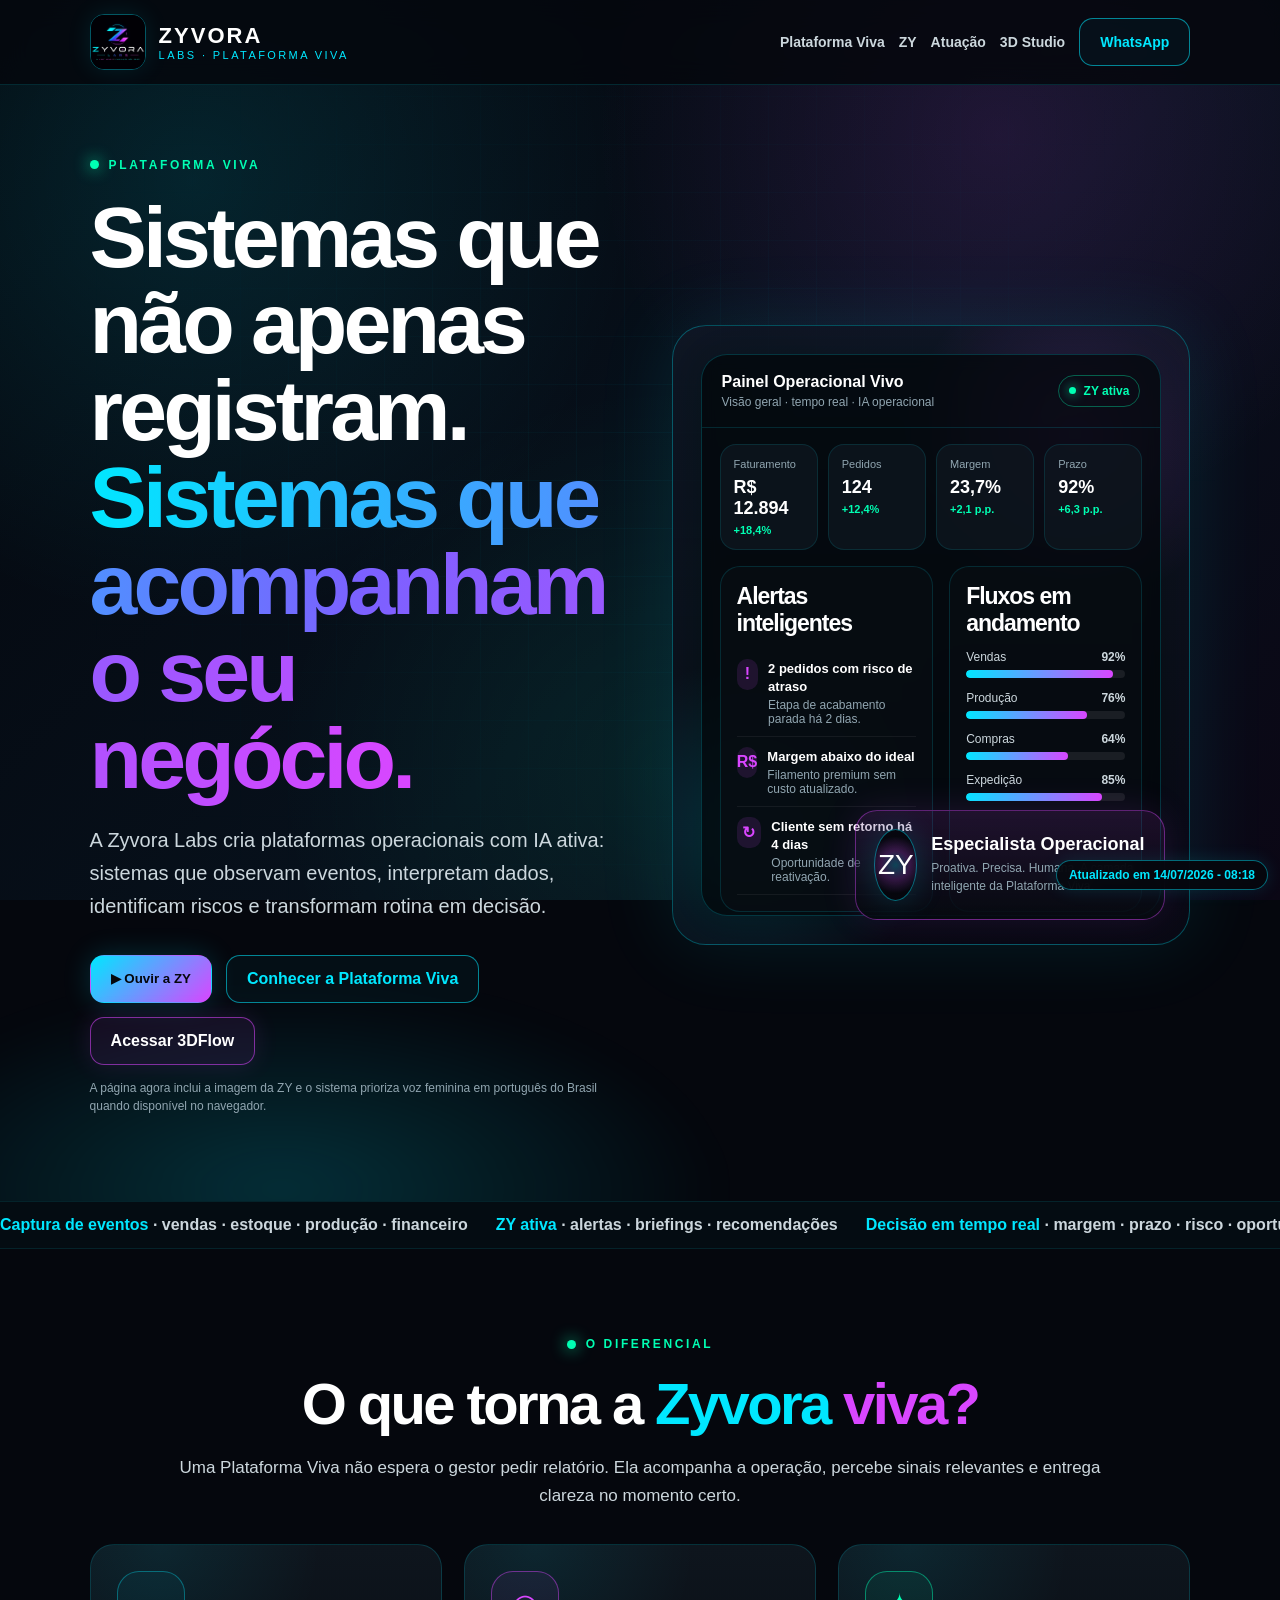
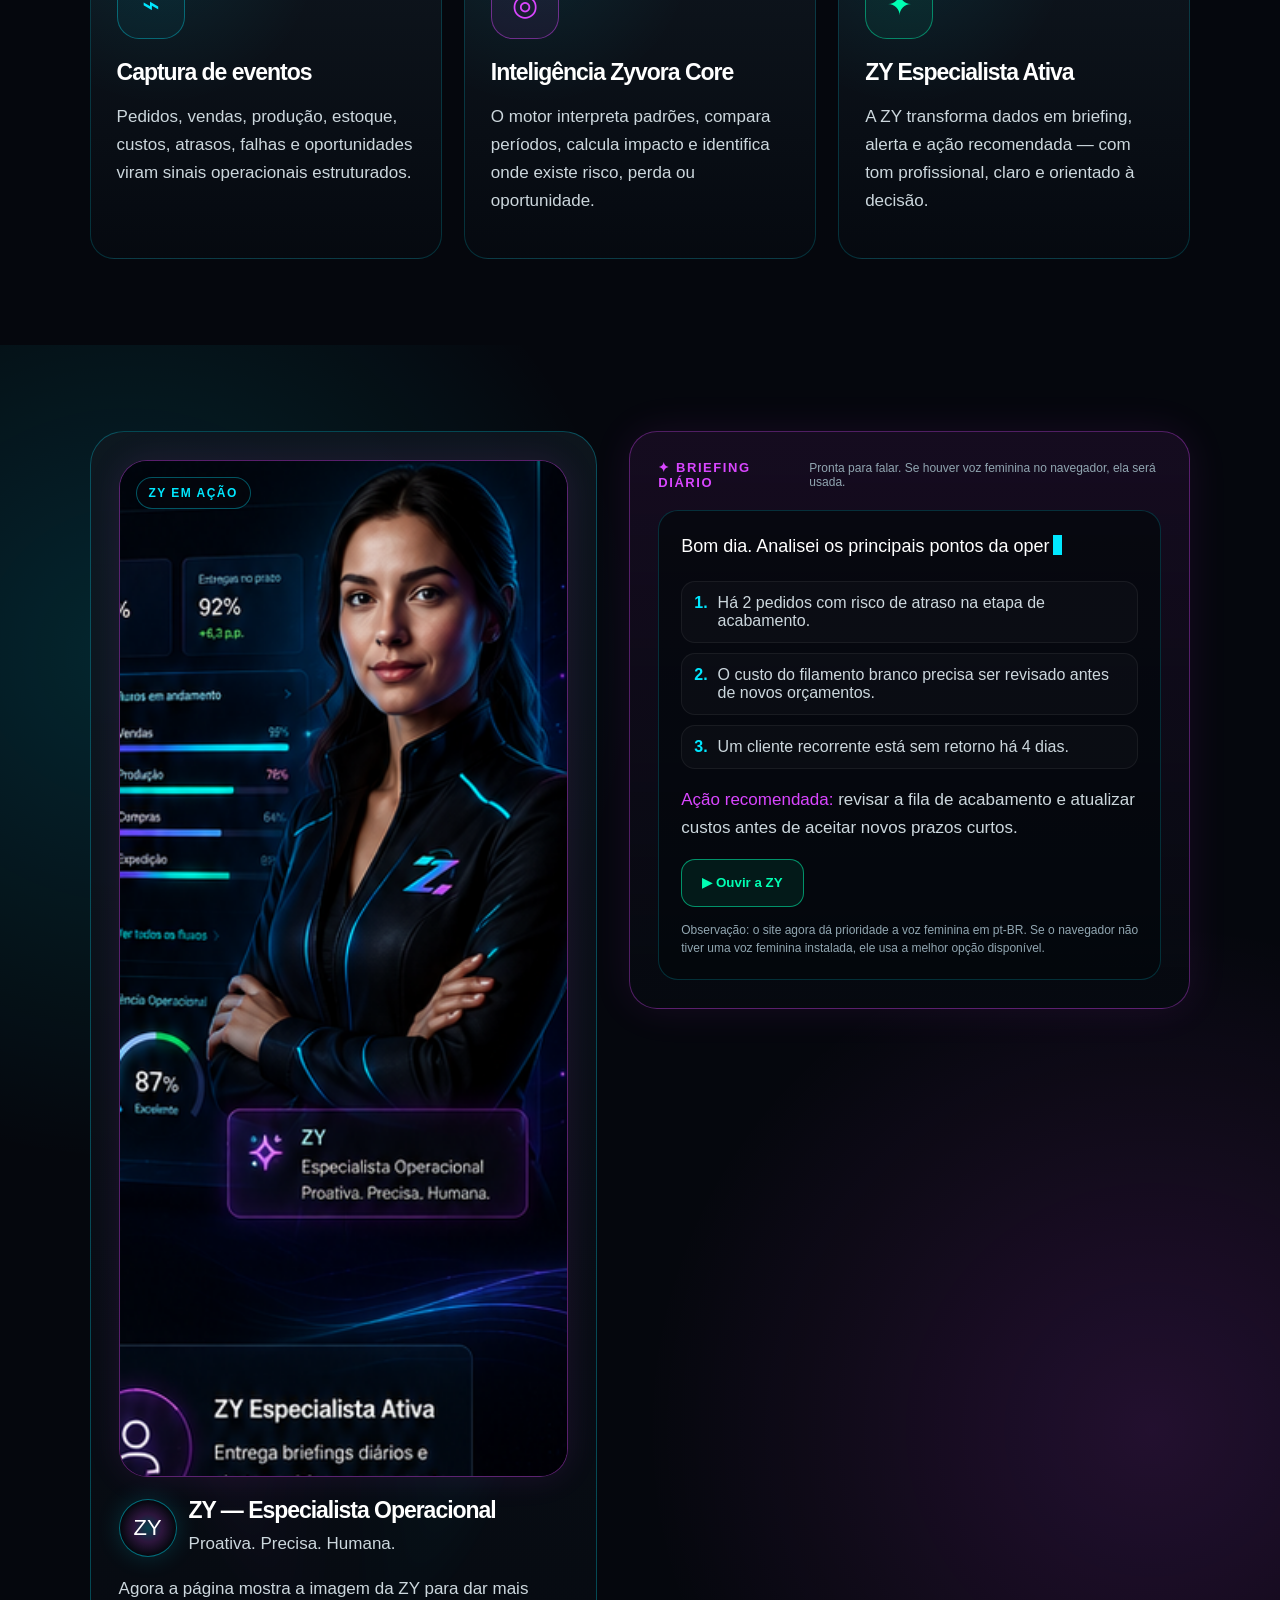
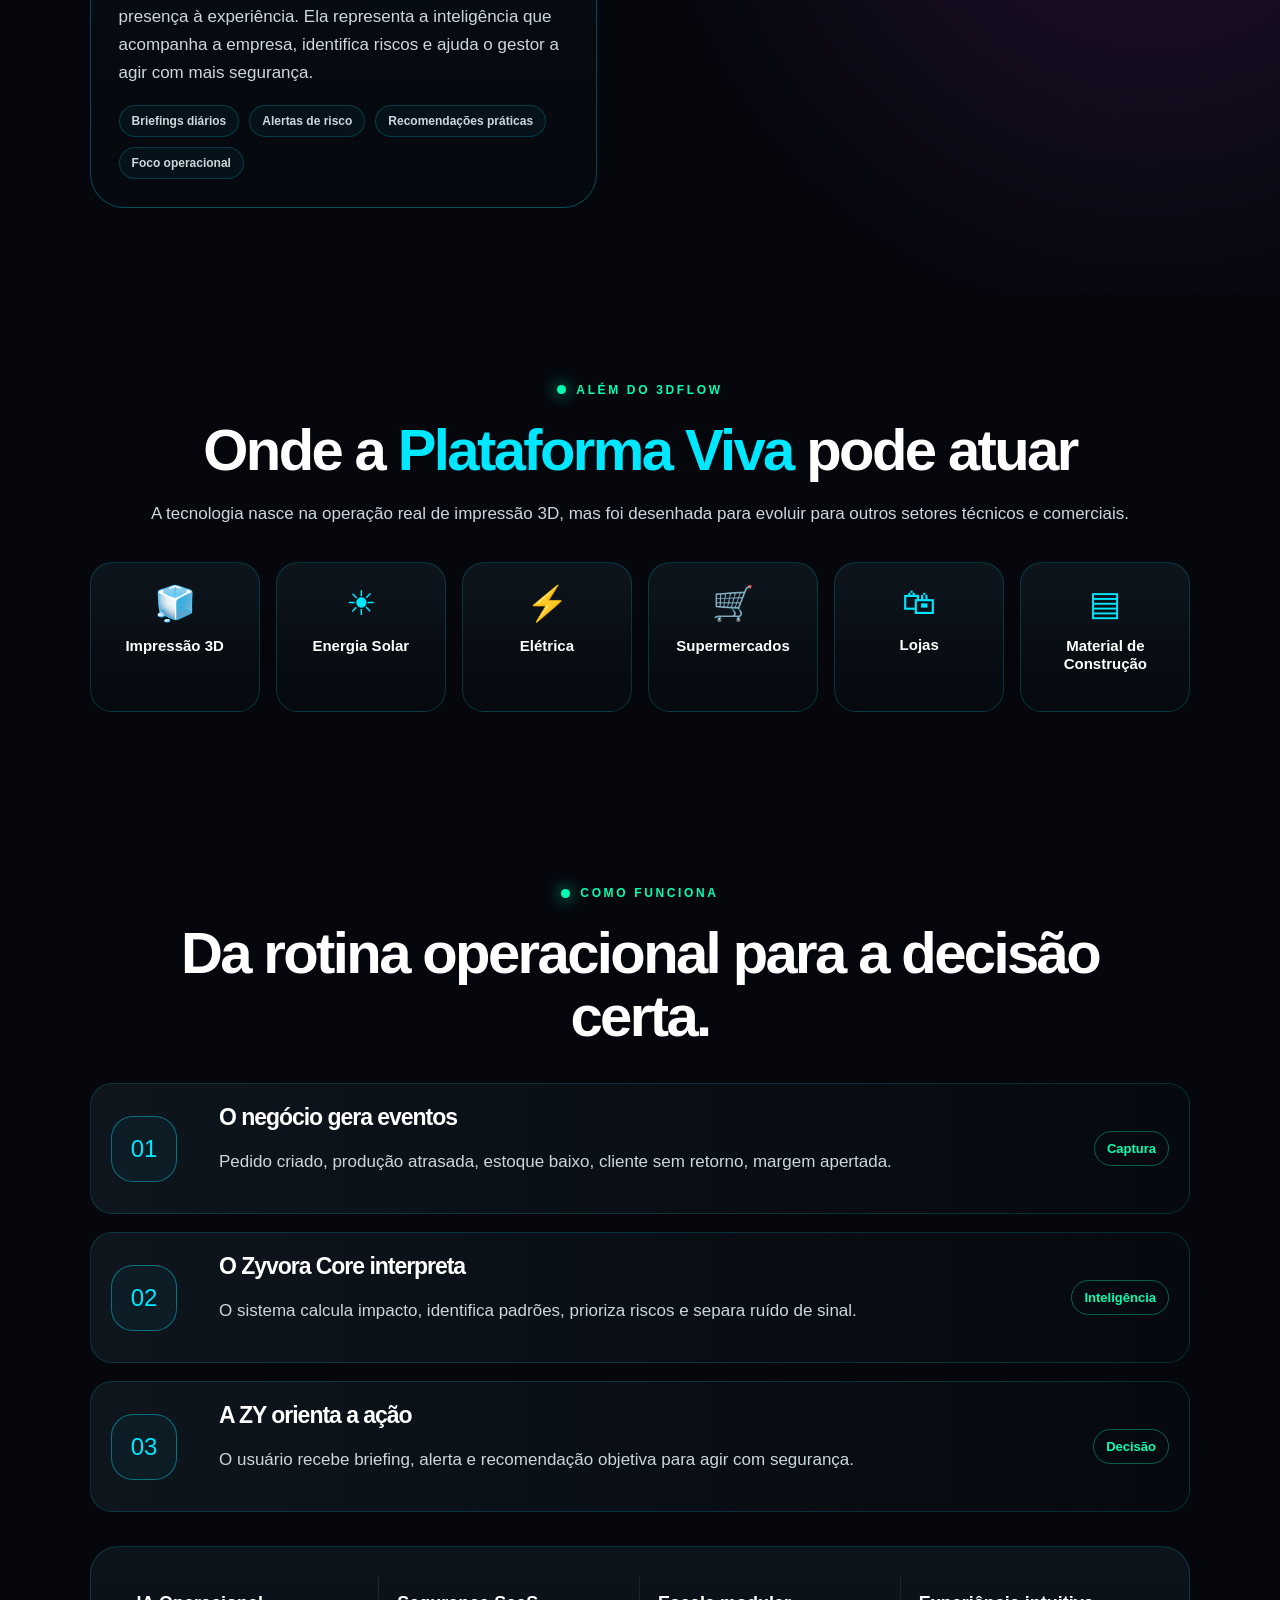
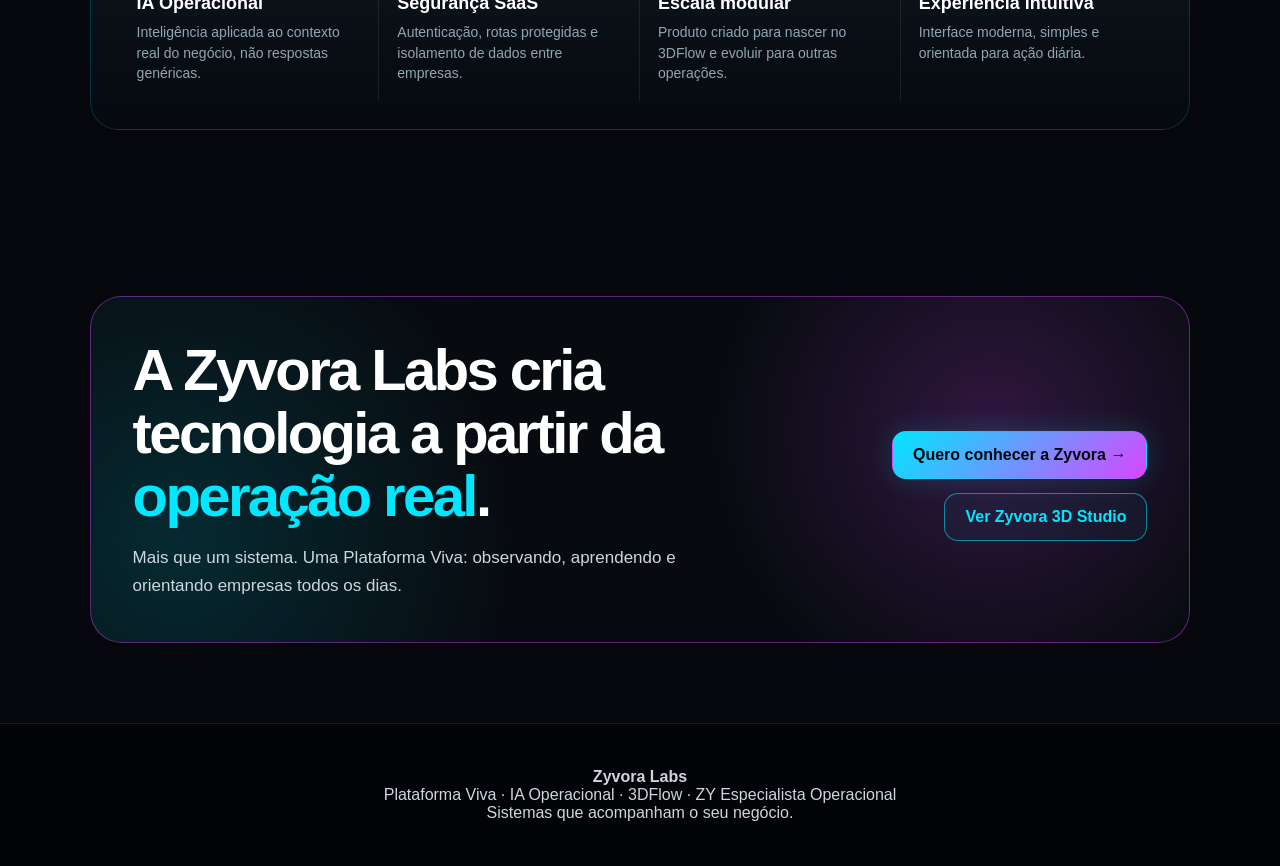
==== index.html @ 909489ae "Add files via upload" ====
<!doctype html>
<html lang="pt-BR">
<head>
<meta charset="utf-8">
<meta name="viewport" content="width=device-width,initial-scale=1">
<title>Zyvora Labs | Plataforma Viva com IA Operacional</title>
<meta name="description" content="Zyvora Labs desenvolve Plataformas Vivas: sistemas com IA operacional que acompanham empresas, interpretam dados, geram alertas e recomendam ações.">
<style>
:root{
  --bg:#05070D;
  --bg2:#071017;
  --panel:#0D1620;
  --panel2:#101A25;
  --line:#1D3340;
  --text:#FFFFFF;
  --muted:#CCD7DD;
  --muted2:#91A6B1;
  --blue:#00E7FF;
  --mag:#D946FF;
  --green:#00FFB3;
  --amber:#FFD166;
  --red:#FF5C8A;
}
*{box-sizing:border-box;scroll-behavior:smooth}
body{
  margin:0;
  font-family:Arial,Helvetica,sans-serif;
  color:var(--text);
  background:var(--bg);
  overflow-x:hidden;
}
body:before{
  content:"";
  position:fixed;
  inset:0;
  z-index:-3;
  background:
    radial-gradient(circle at 15% 20%,rgba(0,231,255,.12),transparent 34%),
    radial-gradient(circle at 78% 15%,rgba(217,70,255,.12),transparent 32%),
    radial-gradient(circle at 52% 86%,rgba(0,255,179,.08),transparent 38%),
    linear-gradient(135deg,#04060C,#07111C 58%,#0B0715);
}
body:after{
  content:"";
  position:fixed;
  inset:0;
  z-index:-2;
  background-image:
    linear-gradient(rgba(0,231,255,.035) 1px,transparent 1px),
    linear-gradient(90deg,rgba(0,231,255,.035) 1px,transparent 1px);
  background-size:48px 48px;
  mask-image:radial-gradient(circle at center,black,transparent 78%);
  animation:gridFloat 16s linear infinite;
}
@keyframes gridFloat{from{background-position:0 0}to{background-position:48px 48px}}
a{color:inherit}
p{color:var(--muted);font-size:17px;line-height:1.65}
h1,h2,h3,h4{letter-spacing:-.045em}
h1{font-size:clamp(42px,6.8vw,86px);line-height:1.01;margin:0 0 22px}
h2{font-size:clamp(30px,4.6vw,58px);line-height:1.08;margin:0 0 18px}
h3{font-size:23px;margin:0 0 12px}
section{padding:86px 7%}
.center{max-width:980px;margin:0 auto;text-align:center}
.blue{color:var(--blue)}.mag{color:var(--mag)}.green{color:var(--green)}.amber{color:var(--amber)}

.version-badge{
  position:fixed;
  right:12px;
  bottom:10px;
  z-index:3000;
  background:rgba(5,7,13,.88);
  color:var(--blue);
  border:1px solid rgba(0,231,255,.45);
  border-radius:999px;
  padding:7px 12px;
  font-size:12px;
  font-weight:700;
  box-shadow:0 0 18px rgba(0,231,255,.12);
  backdrop-filter:blur(8px);
}

header{
  position:sticky;
  top:0;
  z-index:200;
  display:flex;
  align-items:center;
  justify-content:space-between;
  gap:20px;
  padding:14px 7%;
  background:rgba(5,7,13,.86);
  border-bottom:1px solid rgba(0,231,255,.15);
  backdrop-filter:blur(14px);
}
.logo{
  display:flex;align-items:center;gap:13px;text-decoration:none;
}
.logo img{
  width:56px;height:56px;border-radius:14px;object-fit:cover;
  border:1px solid rgba(0,231,255,.35);
  box-shadow:0 0 24px rgba(0,231,255,.10);
}
.logo strong{
  display:block;font-family:Arial Black,Arial,sans-serif;font-size:22px;letter-spacing:2px;color:white;
}
.logo span{display:block;color:var(--blue);font-size:11px;letter-spacing:.22em;text-transform:uppercase}
nav{display:flex;gap:14px;align-items:center;flex-wrap:wrap;justify-content:flex-end}
nav a{text-decoration:none;color:var(--muted);font-size:14px;font-weight:700}
nav a:hover{color:var(--blue)}

.btn{
  display:inline-flex;align-items:center;justify-content:center;gap:10px;
  min-height:48px;
  padding:14px 20px;
  border-radius:14px;
  border:1px solid transparent;
  font-weight:900;
  text-decoration:none;
  cursor:pointer;
  transition:.22s ease;
  background:linear-gradient(135deg,var(--blue),var(--mag));
  color:#05070D;
  box-shadow:0 0 28px rgba(0,231,255,.18);
}
.btn:hover{transform:translateY(-2px);filter:brightness(1.08)}
.btn.secondary{background:rgba(0,231,255,.04);color:var(--blue);border-color:rgba(0,231,255,.55);box-shadow:none}
.btn.magenta{background:rgba(217,70,255,.08);color:#fff;border-color:rgba(217,70,255,.55);box-shadow:0 0 24px rgba(217,70,255,.12)}
.btn.green{background:rgba(0,255,179,.08);color:var(--green);border-color:rgba(0,255,179,.52);box-shadow:none}
.buttons{display:flex;gap:14px;flex-wrap:wrap;margin-top:32px}

.hero{
  min-height:92vh;
  display:grid;
  grid-template-columns:1.02fr .98fr;
  align-items:center;
  gap:42px;
  padding-top:70px;
  position:relative;
  overflow:hidden;
}
.hero:before{
  content:"";
  position:absolute;
  left:-14%;
  bottom:-18%;
  width:72%;
  height:38%;
  background:radial-gradient(ellipse,rgba(0,231,255,.18),transparent 68%);
  filter:blur(20px);
  animation:waveGlow 6s ease-in-out infinite alternate;
}
@keyframes waveGlow{from{transform:translateX(0)}to{transform:translateX(80px)}}
.eyebrow{
  display:inline-flex;align-items:center;gap:10px;
  color:var(--green);
  text-transform:uppercase;
  letter-spacing:.22em;
  font-weight:900;
  font-size:12px;
  margin-bottom:22px;
}
.eyebrow:before{
  content:"";
  width:9px;height:9px;border-radius:50%;
  background:var(--green);
  box-shadow:0 0 16px var(--green);
  animation:pulse 1.7s infinite ease-in-out;
}
@keyframes pulse{0%,100%{opacity:.45;transform:scale(.72)}50%{opacity:1;transform:scale(1.25)}}
.hero-copy{position:relative;z-index:2;max-width:760px}
.hero-copy p{font-size:20px;max-width:690px}
.hero-title-gradient{
  background:linear-gradient(90deg,var(--blue),#7B61FF,var(--mag));
  -webkit-background-clip:text;background-clip:text;color:transparent;
}
.hero-panel{
  position:relative;
  min-height:620px;
  border:1px solid rgba(0,231,255,.32);
  border-radius:34px;
  background:linear-gradient(180deg,rgba(12,23,33,.86),rgba(6,10,16,.92));
  box-shadow:0 0 80px rgba(0,231,255,.10), inset 0 0 60px rgba(217,70,255,.035);
  overflow:hidden;
  padding:24px;
}
.hero-panel:before{
  content:"";
  position:absolute;inset:-1px;
  background:
    radial-gradient(circle at 78% 18%,rgba(217,70,255,.16),transparent 26%),
    radial-gradient(circle at 15% 82%,rgba(0,231,255,.16),transparent 26%);
  pointer-events:none;
}
.dashboard{
  position:absolute;
  left:28px;right:28px;top:28px;bottom:28px;
  border:1px solid rgba(0,231,255,.20);
  border-radius:26px;
  background:rgba(4,7,12,.74);
  overflow:hidden;
  backdrop-filter:blur(8px);
}
.dash-top{
  display:flex;align-items:center;justify-content:space-between;gap:12px;
  padding:18px 20px;border-bottom:1px solid rgba(0,231,255,.14);
}
.dash-title{font-weight:900;color:white}.dash-sub{font-size:12px;color:var(--muted2);margin-top:4px}
.live-pill{
  display:flex;align-items:center;gap:8px;
  color:var(--green);font-size:12px;font-weight:900;
  border:1px solid rgba(0,255,179,.35);border-radius:999px;padding:8px 10px;
}
.live-pill:before{content:"";width:7px;height:7px;border-radius:50%;background:var(--green);box-shadow:0 0 12px var(--green)}
.metrics{display:grid;grid-template-columns:repeat(4,1fr);gap:10px;padding:16px 18px}
.metric{
  border:1px solid rgba(0,231,255,.12);
  border-radius:16px;
  background:rgba(16,24,32,.72);
  padding:13px;
}
.metric small{display:block;color:var(--muted2);font-size:11px;margin-bottom:7px}
.metric strong{display:block;font-size:18px;color:white}
.metric span{display:block;color:var(--green);font-size:11px;margin-top:5px;font-weight:800}
.dash-main{display:grid;grid-template-columns:1.05fr .95fr;gap:16px;padding:0 18px 18px}
.alerts,.flows,.zy-card{
  border:1px solid rgba(0,231,255,.14);
  border-radius:20px;
  background:rgba(9,14,20,.76);
  padding:16px;
}
.alert-item{
  display:flex;gap:10px;align-items:flex-start;
  padding:10px 0;
  border-bottom:1px solid rgba(255,255,255,.06);
  animation:alertIn 7s ease-in-out infinite;
}
.alert-item:nth-child(2){animation-delay:1.1s}.alert-item:nth-child(3){animation-delay:2.2s}
@keyframes alertIn{0%,100%{opacity:.78}50%{opacity:1;transform:translateX(4px)}}
.alert-icon{
  width:31px;height:31px;border-radius:10px;display:flex;align-items:center;justify-content:center;
  background:rgba(217,70,255,.12);color:var(--mag);font-weight:900;
}
.alert-text strong{font-size:13px}.alert-text span{display:block;font-size:12px;color:var(--muted2);margin-top:3px}
.flow-line{margin:13px 0}
.flow-line label{display:flex;justify-content:space-between;color:var(--muted);font-size:12px;margin-bottom:6px}
.bar{height:8px;border-radius:999px;background:rgba(255,255,255,.08);overflow:hidden}
.bar i{display:block;height:100%;border-radius:999px;background:linear-gradient(90deg,var(--blue),var(--mag));animation:barPulse 4s ease-in-out infinite}
@keyframes barPulse{0%,100%{filter:brightness(.85)}50%{filter:brightness(1.25)}}
.zy-side{
  position:absolute;
  right:24px;
  bottom:24px;
  width:310px;
  border:1px solid rgba(217,70,255,.42);
  border-radius:22px;
  background:linear-gradient(180deg,rgba(217,70,255,.12),rgba(6,10,16,.92));
  padding:18px;
  box-shadow:0 0 36px rgba(217,70,255,.12);
}
.zy-orb{
  width:72px;height:72px;border-radius:50%;
  display:flex;align-items:center;justify-content:center;
  font-family:Arial Black,Arial,sans-serif;font-size:28px;color:#fff;
  background:radial-gradient(circle,rgba(0,231,255,.25),rgba(217,70,255,.18),rgba(5,7,13,.9) 70%);
  border:1px solid rgba(0,231,255,.45);
  box-shadow:0 0 32px rgba(0,231,255,.18);
  animation:orbSpin 8s linear infinite;
}
@keyframes orbSpin{from{filter:hue-rotate(0)}to{filter:hue-rotate(360deg)}}
.zy-side-inner{display:flex;gap:14px;align-items:center}
.zy-side strong{display:block;font-size:18px}.zy-side span{display:block;color:var(--muted2);font-size:12px;margin-top:5px;line-height:1.45}

.marquee{
  overflow:hidden;
  border-top:1px solid rgba(0,231,255,.10);
  border-bottom:1px solid rgba(0,231,255,.10);
  background:rgba(0,231,255,.025);
  padding:14px 0;
}
.marquee-track{
  display:flex;gap:28px;width:max-content;
  animation:marquee 28s linear infinite;
}
.marquee span{
  color:var(--muted);
  font-weight:800;
  white-space:nowrap;
}
.marquee b{color:var(--blue)}
@keyframes marquee{from{transform:translateX(0)}to{transform:translateX(-50%)}}

.grid3{display:grid;grid-template-columns:repeat(3,1fr);gap:22px;margin-top:34px}
.card{
  position:relative;
  overflow:hidden;
  border:1px solid rgba(0,231,255,.18);
  border-radius:24px;
  background:linear-gradient(180deg,rgba(16,24,32,.88),rgba(6,10,16,.92));
  padding:26px;
  min-height:245px;
  transition:.24s ease;
}
.card:hover{transform:translateY(-5px);border-color:rgba(0,231,255,.48);box-shadow:0 0 34px rgba(0,231,255,.10)}
.card:before{
  content:"";
  position:absolute;inset:0;
  background:radial-gradient(circle at 20% 0%,rgba(0,231,255,.10),transparent 38%);
  opacity:.8;
}
.card>*{position:relative}
.icon{
  width:68px;height:68px;border-radius:22px;
  display:flex;align-items:center;justify-content:center;
  margin-bottom:20px;
  border:1px solid rgba(0,231,255,.35);
  color:var(--blue);
  font-size:30px;
  background:rgba(0,231,255,.045);
}
.card:nth-child(2) .icon{color:var(--mag);border-color:rgba(217,70,255,.45);background:rgba(217,70,255,.06)}
.card:nth-child(3) .icon{color:var(--green);border-color:rgba(0,255,179,.45);background:rgba(0,255,179,.055)}

.zy-section{
  background:
    radial-gradient(circle at 10% 20%,rgba(0,231,255,.14),transparent 30%),
    radial-gradient(circle at 90% 70%,rgba(217,70,255,.14),transparent 32%),
    #05070D;
}
.zy-grid{
  display:grid;grid-template-columns:.95fr 1.05fr;gap:32px;align-items:start;
  max-width:1260px;margin:0 auto;
}
.zy-identity{
  border:1px solid rgba(0,231,255,.28);
  border-radius:34px;
  background:linear-gradient(180deg,rgba(16,24,32,.84),rgba(6,10,16,.94));
  padding:28px;
  position:relative;
  overflow:hidden;
}
.zy-identity:before{
  content:"";
  position:absolute;inset:12%;
  border-radius:50%;
  background:conic-gradient(from 0deg,transparent,var(--blue),transparent,var(--mag),transparent);
  filter:blur(18px);
  opacity:.14;
  animation:spin 12s linear infinite;
}
@keyframes spin{from{transform:rotate(0)}to{transform:rotate(360deg)}}
.zy-portrait{
  position:relative;
  border:1px solid rgba(217,70,255,.40);
  border-radius:28px;
  overflow:hidden;
  background:linear-gradient(180deg,rgba(8,12,18,.92),rgba(3,5,10,.95));
  box-shadow:0 0 34px rgba(217,70,255,.10);
}
.zy-portrait img{display:block;width:100%;height:auto}
.zy-portrait-tag{
  position:absolute;left:16px;top:16px;
  padding:8px 12px;border-radius:999px;
  background:rgba(5,7,13,.78);
  border:1px solid rgba(0,231,255,.35);
  color:var(--blue);font-weight:900;font-size:12px;letter-spacing:.12em;text-transform:uppercase;
}
.zy-identity-copy{position:relative;padding-top:20px}
.zy-name{
  display:flex;align-items:center;gap:12px;margin-bottom:14px
}
.zy-name .orb-small{
  width:58px;height:58px;border-radius:50%;
  display:flex;align-items:center;justify-content:center;
  font-family:Arial Black,Arial,sans-serif;font-size:22px;color:#fff;
  background:radial-gradient(circle,rgba(0,231,255,.25),rgba(217,70,255,.18),rgba(5,7,13,.9) 70%);
  border:1px solid rgba(0,231,255,.45);
  box-shadow:0 0 24px rgba(0,231,255,.16);
}
.chips{display:flex;flex-wrap:wrap;gap:10px;margin-top:18px}
.chip{
  border:1px solid rgba(0,231,255,.20);
  background:rgba(0,231,255,.04);
  color:var(--muted);
  border-radius:999px;
  padding:8px 12px;
  font-size:12px;
  font-weight:700;
}

.briefing{
  border:1px solid rgba(217,70,255,.35);
  border-radius:28px;
  background:linear-gradient(180deg,rgba(217,70,255,.08),rgba(6,10,16,.94));
  padding:28px;
  box-shadow:0 0 42px rgba(217,70,255,.09);
}
.briefing-top{display:flex;align-items:center;justify-content:space-between;gap:12px;margin-bottom:20px}
.briefing-title{display:flex;align-items:center;gap:10px;color:var(--mag);font-weight:900;text-transform:uppercase;font-size:13px;letter-spacing:.12em}
.voice-status{color:var(--muted2);font-size:12px}
.message{
  border:1px solid rgba(0,231,255,.18);
  border-radius:20px;
  background:rgba(4,7,12,.72);
  padding:22px;
}
.type-line{min-height:26px;color:#fff;font-size:18px;line-height:1.55}
.cursor{display:inline-block;width:9px;height:20px;background:var(--blue);margin-left:4px;animation:blink .8s infinite;vertical-align:-3px}
@keyframes blink{0%,49%{opacity:1}50%,100%{opacity:0}}
.brief-list{margin:20px 0 0;padding:0;list-style:none;display:grid;gap:10px}
.brief-list li{
  display:flex;gap:10px;align-items:flex-start;color:var(--muted);
  padding:12px;border:1px solid rgba(255,255,255,.06);border-radius:14px;background:rgba(255,255,255,.025);
}
.brief-list b{color:var(--blue)}

.use-cases{display:grid;grid-template-columns:repeat(6,1fr);gap:16px;margin-top:34px}
.case{
  min-height:150px;border:1px solid rgba(0,231,255,.18);border-radius:22px;
  background:linear-gradient(180deg,rgba(16,24,32,.82),rgba(6,10,16,.92));
  padding:20px;text-align:center;transition:.24s ease;
}
.case:hover{transform:translateY(-5px);border-color:rgba(217,70,255,.48);box-shadow:0 0 30px rgba(217,70,255,.10)}
.case-icon{font-size:34px;margin-bottom:14px;color:var(--blue)}
.case strong{display:block;font-size:15px;line-height:1.2}

.timeline{max-width:1100px;margin:36px auto 0;display:grid;gap:18px}
.step{
  display:grid;grid-template-columns:88px 1fr 210px;gap:20px;align-items:center;
  border:1px solid rgba(0,231,255,.16);
  border-radius:22px;
  background:linear-gradient(90deg,rgba(16,24,32,.88),rgba(6,10,16,.92));
  padding:20px;
}
.step-num{
  width:66px;height:66px;border-radius:22px;display:flex;align-items:center;justify-content:center;
  font-family:Arial Black,Arial,sans-serif;font-size:24px;color:var(--blue);
  border:1px solid rgba(0,231,255,.42);background:rgba(0,231,255,.04);
}
.step-tag{justify-self:end;color:var(--green);font-weight:900;font-size:13px;border:1px solid rgba(0,255,179,.35);border-radius:999px;padding:9px 12px}

.tech-band{
  border:1px solid rgba(0,231,255,.18);
  border-radius:28px;
  background:linear-gradient(180deg,rgba(16,24,32,.82),rgba(6,10,16,.92));
  padding:28px;
  max-width:1180px;margin:34px auto 0;
  display:grid;grid-template-columns:repeat(4,1fr);gap:0;
}
.tech-item{padding:18px;border-right:1px solid rgba(255,255,255,.08)}
.tech-item:last-child{border-right:0}
.tech-item strong{display:block;font-size:18px;margin-bottom:8px;color:#fff}
.tech-item span{display:block;color:var(--muted2);font-size:14px;line-height:1.45}

.cta{
  padding:80px 7%;
}
.cta-box{
  max-width:1220px;margin:0 auto;
  border:1px solid rgba(217,70,255,.42);
  border-radius:32px;
  padding:42px;
  display:grid;grid-template-columns:1.2fr .8fr;gap:28px;align-items:center;
  background:
    radial-gradient(circle at 82% 40%,rgba(217,70,255,.20),transparent 30%),
    radial-gradient(circle at 8% 70%,rgba(0,231,255,.14),transparent 32%),
    rgba(8,12,18,.94);
  overflow:hidden;
}
.cta h2{margin:0;text-align:left}
.cta p{margin-bottom:0}
.cta .buttons{justify-content:flex-end}

.note{
  margin-top:14px;
  color:var(--muted2);
  font-size:12px;
  line-height:1.5;
}

.reveal{opacity:0;transform:translateY(28px);transition:opacity .7s ease,transform .7s ease}
.reveal.visible{opacity:1;transform:translateY(0)}

footer{
  padding:44px 7%;
  text-align:center;
  color:var(--muted);
  border-top:1px solid rgba(0,231,255,.14);
  background:#020306;
}

@media(max-width:1100px){
  .hero,.zy-grid,.cta-box{grid-template-columns:1fr}
  .hero-panel{min-height:560px}
  .grid3{grid-template-columns:1fr}
  .use-cases{grid-template-columns:repeat(3,1fr)}
  .tech-band{grid-template-columns:1fr 1fr}
  .tech-item:nth-child(2){border-right:0}
  .tech-item{border-bottom:1px solid rgba(255,255,255,.08)}
  .tech-item:nth-child(3),.tech-item:nth-child(4){border-bottom:0}
}
@media(max-width:760px){
  header{flex-direction:column;text-align:center}
  nav{justify-content:center}
  section{padding:62px 6%}
  .version-badge{font-size:11px;right:8px;bottom:8px;padding:6px 10px}
  .buttons,.cta .buttons{flex-direction:column;justify-content:center}
  .btn{width:100%}
  .hero-panel{min-height:720px;padding:14px}
  .dashboard{left:14px;right:14px;top:14px;bottom:14px}
  .metrics{grid-template-columns:1fr 1fr}
  .dash-main{grid-template-columns:1fr}
  .zy-side{left:18px;right:18px;bottom:18px;width:auto}
  .use-cases{grid-template-columns:1fr 1fr}
  .step{grid-template-columns:1fr;align-items:start}
  .step-tag{justify-self:start}
  .tech-band{grid-template-columns:1fr}
  .tech-item{border-right:0!important;border-bottom:1px solid rgba(255,255,255,.08)!important}
  .tech-item:last-child{border-bottom:0!important}
}
</style>
</head>
<body>
<div class="version-badge">Atualizado em 14/07/2026 - 08:18</div>

<header>
  <a class="logo" href="#">
    <img src="Logo Zyvoralabs.jpeg" alt="Logo Zyvora Labs">
    <div><strong>ZYVORA</strong><span>Labs · Plataforma Viva</span></div>
  </a>
  <nav>
    <a href="#viva">Plataforma Viva</a>
    <a href="#zy">ZY</a>
    <a href="#atuacao">Atuação</a>
    <a href="catalogo-3d-studio.html?v=70">3D Studio</a>
    <a class="btn secondary" href="https://wa.me/5527981783433?text=Ol%C3%A1%2C%20quero%20conhecer%20a%20Plataforma%20Viva%20da%20Zyvora%20Labs." target="_blank">WhatsApp</a>
  </nav>
</header>

<main>
<section class="hero">
  <div class="hero-copy reveal">
    <div class="eyebrow">Plataforma Viva</div>
    <h1>Sistemas que não apenas registram.<br><span class="hero-title-gradient">Sistemas que acompanham o seu negócio.</span></h1>
    <p>A Zyvora Labs cria plataformas operacionais com IA ativa: sistemas que observam eventos, interpretam dados, identificam riscos e transformam rotina em decisão.</p>
    <div class="buttons">
      <button class="btn" onclick="speakZy()">▶ Ouvir a ZY</button>
      <a class="btn secondary" href="#zy">Conhecer a Plataforma Viva</a>
      <a class="btn magenta" href="https://app.zyvoralabs.com.br/" target="_blank">Acessar 3DFlow</a>
    </div>
    <div class="note">A página agora inclui a imagem da ZY e o sistema prioriza voz feminina em português do Brasil quando disponível no navegador.</div>
  </div>

  <div class="hero-panel reveal">
    <div class="dashboard">
      <div class="dash-top">
        <div>
          <div class="dash-title">Painel Operacional Vivo</div>
          <div class="dash-sub">Visão geral · tempo real · IA operacional</div>
        </div>
        <div class="live-pill">ZY ativa</div>
      </div>

      <div class="metrics">
        <div class="metric"><small>Faturamento</small><strong>R$ 12.894</strong><span>+18,4%</span></div>
        <div class="metric"><small>Pedidos</small><strong>124</strong><span>+12,4%</span></div>
        <div class="metric"><small>Margem</small><strong>23,7%</strong><span>+2,1 p.p.</span></div>
        <div class="metric"><small>Prazo</small><strong>92%</strong><span>+6,3 p.p.</span></div>
      </div>

      <div class="dash-main">
        <div class="alerts">
          <h3>Alertas inteligentes</h3>
          <div class="alert-item"><div class="alert-icon">!</div><div class="alert-text"><strong>2 pedidos com risco de atraso</strong><span>Etapa de acabamento parada há 2 dias.</span></div></div>
          <div class="alert-item"><div class="alert-icon">R$</div><div class="alert-text"><strong>Margem abaixo do ideal</strong><span>Filamento premium sem custo atualizado.</span></div></div>
          <div class="alert-item"><div class="alert-icon">↻</div><div class="alert-text"><strong>Cliente sem retorno há 4 dias</strong><span>Oportunidade de reativação.</span></div></div>
        </div>

        <div class="flows">
          <h3>Fluxos em andamento</h3>
          <div class="flow-line"><label><span>Vendas</span><b>92%</b></label><div class="bar"><i style="width:92%"></i></div></div>
          <div class="flow-line"><label><span>Produção</span><b>76%</b></label><div class="bar"><i style="width:76%"></i></div></div>
          <div class="flow-line"><label><span>Compras</span><b>64%</b></label><div class="bar"><i style="width:64%"></i></div></div>
          <div class="flow-line"><label><span>Expedição</span><b>85%</b></label><div class="bar"><i style="width:85%"></i></div></div>
        </div>
      </div>
    </div>

    <div class="zy-side">
      <div class="zy-side-inner">
        <div class="zy-orb">ZY</div>
        <div><strong>Especialista Operacional</strong><span>Proativa. Precisa. Humana. A camada inteligente da Plataforma Viva.</span></div>
      </div>
    </div>
  </div>
</section>

<div class="marquee">
  <div class="marquee-track">
    <span><b>Captura de eventos</b> · vendas · estoque · produção · financeiro</span>
    <span><b>ZY ativa</b> · alertas · briefings · recomendações</span>
    <span><b>Decisão em tempo real</b> · margem · prazo · risco · oportunidade</span>
    <span><b>Plataforma Viva</b> · operação acompanhada todos os dias</span>
    <span><b>Captura de eventos</b> · vendas · estoque · produção · financeiro</span>
    <span><b>ZY ativa</b> · alertas · briefings · recomendações</span>
    <span><b>Decisão em tempo real</b> · margem · prazo · risco · oportunidade</span>
    <span><b>Plataforma Viva</b> · operação acompanhada todos os dias</span>
  </div>
</div>

<section id="viva">
  <div class="center reveal">
    <div class="eyebrow">O diferencial</div>
    <h2>O que torna a <span class="blue">Zyvora</span> <span class="mag">viva?</span></h2>
    <p>Uma Plataforma Viva não espera o gestor pedir relatório. Ela acompanha a operação, percebe sinais relevantes e entrega clareza no momento certo.</p>
  </div>

  <div class="grid3">
    <article class="card reveal">
      <div class="icon">⌁</div>
      <h3>Captura de eventos</h3>
      <p>Pedidos, vendas, produção, estoque, custos, atrasos, falhas e oportunidades viram sinais operacionais estruturados.</p>
    </article>
    <article class="card reveal">
      <div class="icon">◎</div>
      <h3>Inteligência Zyvora Core</h3>
      <p>O motor interpreta padrões, compara períodos, calcula impacto e identifica onde existe risco, perda ou oportunidade.</p>
    </article>
    <article class="card reveal">
      <div class="icon">✦</div>
      <h3>ZY Especialista Ativa</h3>
      <p>A ZY transforma dados em briefing, alerta e ação recomendada — com tom profissional, claro e orientado à decisão.</p>
    </article>
  </div>
</section>

<section id="zy" class="zy-section">
  <div class="zy-grid">
    <div class="zy-identity reveal">
      <div class="zy-portrait">
        <span class="zy-portrait-tag">ZY em ação</span>
        <img src="[data-uri]" alt="ZY Especialista Operacional da Zyvora Labs">
      </div>
      <div class="zy-identity-copy">
        <div class="zy-name">
          <div class="orb-small">ZY</div>
          <div>
            <h3 style="margin:0">ZY — Especialista Operacional</h3>
            <p style="margin:6px 0 0">Proativa. Precisa. Humana.</p>
          </div>
        </div>
        <p>Agora a página mostra a imagem da ZY para dar mais presença à experiência. Ela representa a inteligência que acompanha a empresa, identifica riscos e ajuda o gestor a agir com mais segurança.</p>
        <div class="chips">
          <span class="chip">Briefings diários</span>
          <span class="chip">Alertas de risco</span>
          <span class="chip">Recomendações práticas</span>
          <span class="chip">Foco operacional</span>
        </div>
      </div>
    </div>

    <div class="briefing reveal">
      <div class="briefing-top">
        <div class="briefing-title">✦ Briefing diário</div>
        <div class="voice-status" id="voiceStatus">Pronta para falar com voz feminina.</div>
      </div>
      <div class="message">
        <div class="type-line" id="typeLine"></div>
        <ul class="brief-list">
          <li><b>1.</b><span>Há 2 pedidos com risco de atraso na etapa de acabamento.</span></li>
          <li><b>2.</b><span>O custo do filamento branco precisa ser revisado antes de novos orçamentos.</span></li>
          <li><b>3.</b><span>Um cliente recorrente está sem retorno há 4 dias.</span></li>
        </ul>
        <p><span class="mag">Ação recomendada:</span> revisar a fila de acabamento e atualizar custos antes de aceitar novos prazos curtos.</p>
        <button class="btn green" onclick="speakZy()">▶ Ouvir a ZY</button>
        <div class="note">Observação: o site agora dá prioridade a voz feminina em pt-BR. Se o navegador não tiver uma voz feminina instalada, ele usa a melhor opção disponível.</div>
      </div>
    </div>
  </div>
</section>

<section id="atuacao">
  <div class="center reveal">
    <div class="eyebrow">Além do 3DFlow</div>
    <h2>Onde a <span class="blue">Plataforma Viva</span> pode atuar</h2>
    <p>A tecnologia nasce na operação real de impressão 3D, mas foi desenhada para evoluir para outros setores técnicos e comerciais.</p>
  </div>

  <div class="use-cases">
    <div class="case reveal"><div class="case-icon">🧊</div><strong>Impressão 3D</strong></div>
    <div class="case reveal"><div class="case-icon">☀</div><strong>Energia Solar</strong></div>
    <div class="case reveal"><div class="case-icon">⚡</div><strong>Elétrica</strong></div>
    <div class="case reveal"><div class="case-icon">🛒</div><strong>Supermercados</strong></div>
    <div class="case reveal"><div class="case-icon">🛍</div><strong>Lojas</strong></div>
    <div class="case reveal"><div class="case-icon">▤</div><strong>Material de Construção</strong></div>
  </div>
</section>

<section>
  <div class="center reveal">
    <div class="eyebrow">Como funciona</div>
    <h2>Da rotina operacional para a decisão certa.</h2>
  </div>

  <div class="timeline">
    <div class="step reveal"><div class="step-num">01</div><div><h3>O negócio gera eventos</h3><p>Pedido criado, produção atrasada, estoque baixo, cliente sem retorno, margem apertada.</p></div><div class="step-tag">Captura</div></div>
    <div class="step reveal"><div class="step-num">02</div><div><h3>O Zyvora Core interpreta</h3><p>O sistema calcula impacto, identifica padrões, prioriza riscos e separa ruído de sinal.</p></div><div class="step-tag">Inteligência</div></div>
    <div class="step reveal"><div class="step-num">03</div><div><h3>A ZY orienta a ação</h3><p>O usuário recebe briefing, alerta e recomendação objetiva para agir com segurança.</p></div><div class="step-tag">Decisão</div></div>
  </div>

  <div class="tech-band reveal">
    <div class="tech-item"><strong>IA Operacional</strong><span>Inteligência aplicada ao contexto real do negócio, não respostas genéricas.</span></div>
    <div class="tech-item"><strong>Segurança SaaS</strong><span>Autenticação, rotas protegidas e isolamento de dados entre empresas.</span></div>
    <div class="tech-item"><strong>Escala modular</strong><span>Produto criado para nascer no 3DFlow e evoluir para outras operações.</span></div>
    <div class="tech-item"><strong>Experiência intuitiva</strong><span>Interface moderna, simples e orientada para ação diária.</span></div>
  </div>
</section>

<section class="cta">
  <div class="cta-box reveal">
    <div>
      <h2>A Zyvora Labs cria tecnologia a partir da <span class="blue">operação real</span>.</h2>
      <p>Mais que um sistema. Uma Plataforma Viva: observando, aprendendo e orientando empresas todos os dias.</p>
    </div>
    <div class="buttons">
      <a class="btn" href="https://wa.me/5527981783433?text=Ol%C3%A1%2C%20quero%20conhecer%20a%20Plataforma%20Viva%20da%20Zyvora%20Labs." target="_blank">Quero conhecer a Zyvora →</a>
      <a class="btn secondary" href="catalogo-3d-studio.html?v=70">Ver Zyvora 3D Studio</a>
    </div>
  </div>
</section>
</main>

<footer>
  <strong>Zyvora Labs</strong><br>
  Plataforma Viva · IA Operacional · 3DFlow · ZY Especialista Operacional<br>
  Sistemas que acompanham o seu negócio.
</footer>

<script>
const zyText = "Olá. Eu sou a ZY, especialista operacional da Zyvora Labs. A nossa Plataforma Viva transforma dados do dia a dia em alertas, recomendações e decisões práticas. Aqui, o sistema não apenas registra. Ele acompanha, interpreta e ajuda sua empresa a agir com mais clareza.";
const typeTarget = document.getElementById("typeLine");
const statusTarget = document.getElementById("voiceStatus");
let typingIndex = 0;

function typeZy(){
  if(!typeTarget) return;
  const preview = "Bom dia. Analisei os principais pontos da operação para hoje.";
  typeTarget.innerHTML = preview.slice(0, typingIndex) + '<span class="cursor"></span>';
  typingIndex++;
  if(typingIndex <= preview.length){
    setTimeout(typeZy, 42);
  }
}
typeZy();

function pickPreferredVoice(){
  if(!("speechSynthesis" in window)) return null;
  const voices = window.speechSynthesis.getVoices() || [];
  const ptVoices = voices.filter(v => /^pt(-|_)?/i.test(v.lang || ""));
  const femaleHints = ["maria","luciana","francisca","helena","female","mulher","portuguese brazil female","microsoft maria","google portuguese"];
  let preferred = ptVoices.find(v => femaleHints.some(h => (v.name || "").toLowerCase().includes(h)));
  if(!preferred) preferred = ptVoices.find(v => /microsoft|google/i.test((v.name || "").toLowerCase()));
  if(!preferred) preferred = ptVoices[0];
  if(!preferred) preferred = voices[0] || null;
  return preferred;
}

function speakZy(){
  if(!("speechSynthesis" in window)){
    if(statusTarget) statusTarget.textContent = "Voz não suportada neste navegador.";
    alert("Este navegador não suporta voz automática. A mensagem da ZY está escrita na página.");
    return;
  }

  window.speechSynthesis.cancel();
  const utter = new SpeechSynthesisUtterance(zyText);
  const chosenVoice = pickPreferredVoice();

  utter.lang = chosenVoice?.lang || "pt-BR";
  utter.rate = 0.92;
  utter.pitch = 1.10;
  utter.volume = 1;

  if(chosenVoice) utter.voice = chosenVoice;

  utter.onstart = () => {
    const name = chosenVoice?.name || "voz disponível";
    const feminine = /maria|luciana|francisca|helena|female|mulher/i.test(name.toLowerCase());
    if(statusTarget) statusTarget.textContent = feminine
      ? "ZY falando com voz feminina."
      : "Voz feminina não encontrada; usando a melhor voz disponível.";
  };
  utter.onend = () => {
    if(statusTarget) statusTarget.textContent = "Clique para ouvir novamente.";
  };
  window.speechSynthesis.speak(utter);
}

if ("speechSynthesis" in window && window.speechSynthesis.addEventListener) {
  window.speechSynthesis.addEventListener("voiceschanged", () => {
    const chosenVoice = pickPreferredVoice();
    const feminine = chosenVoice && /maria|luciana|francisca|helena|female|mulher/i.test((chosenVoice.name || "").toLowerCase());
    if(statusTarget) {
      statusTarget.textContent = feminine
        ? "Pronta para falar com voz feminina."
        : "Pronta para falar. Se houver voz feminina no navegador, ela será usada.";
    }
  });
}

const observer = new IntersectionObserver((entries)=>{
  entries.forEach(entry=>{
    if(entry.isIntersecting) entry.target.classList.add("visible");
  });
},{threshold:.15});
document.querySelectorAll(".reveal").forEach(el=>observer.observe(el));
</script>
</body>
</html>
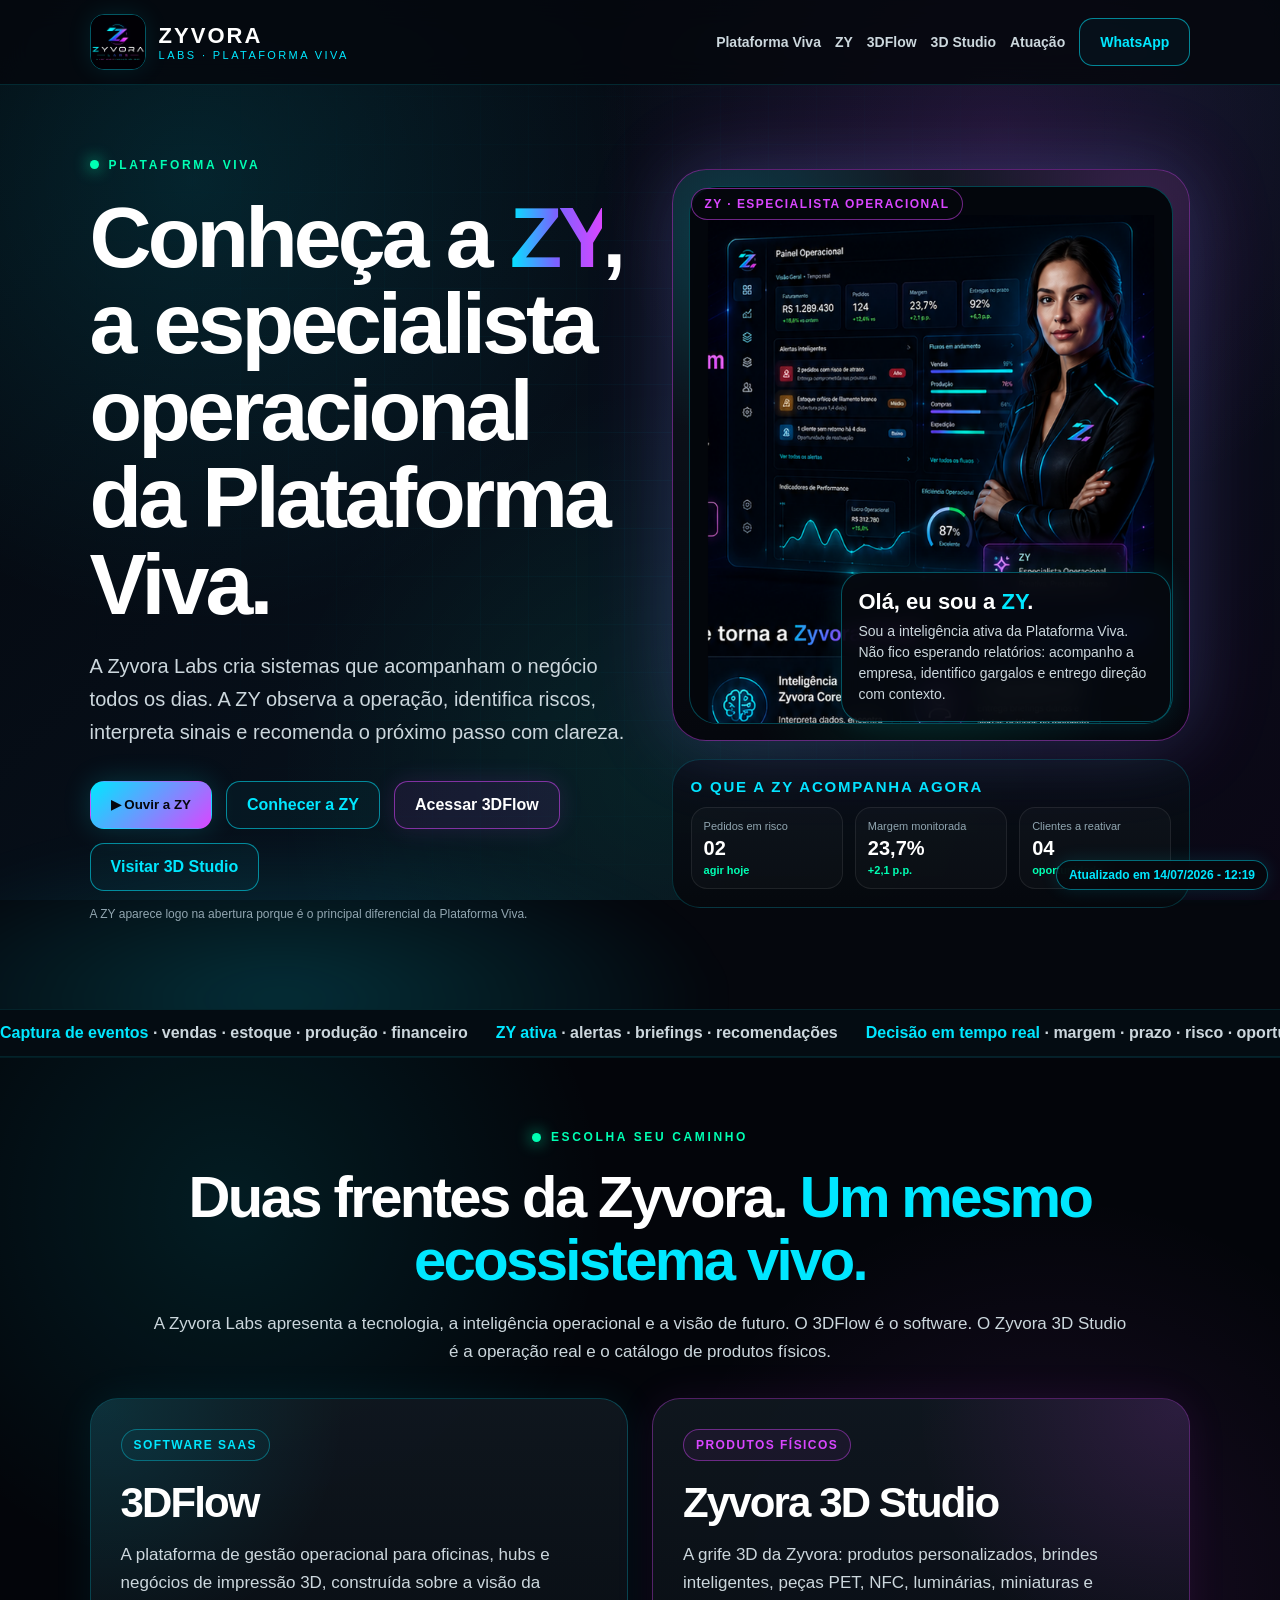
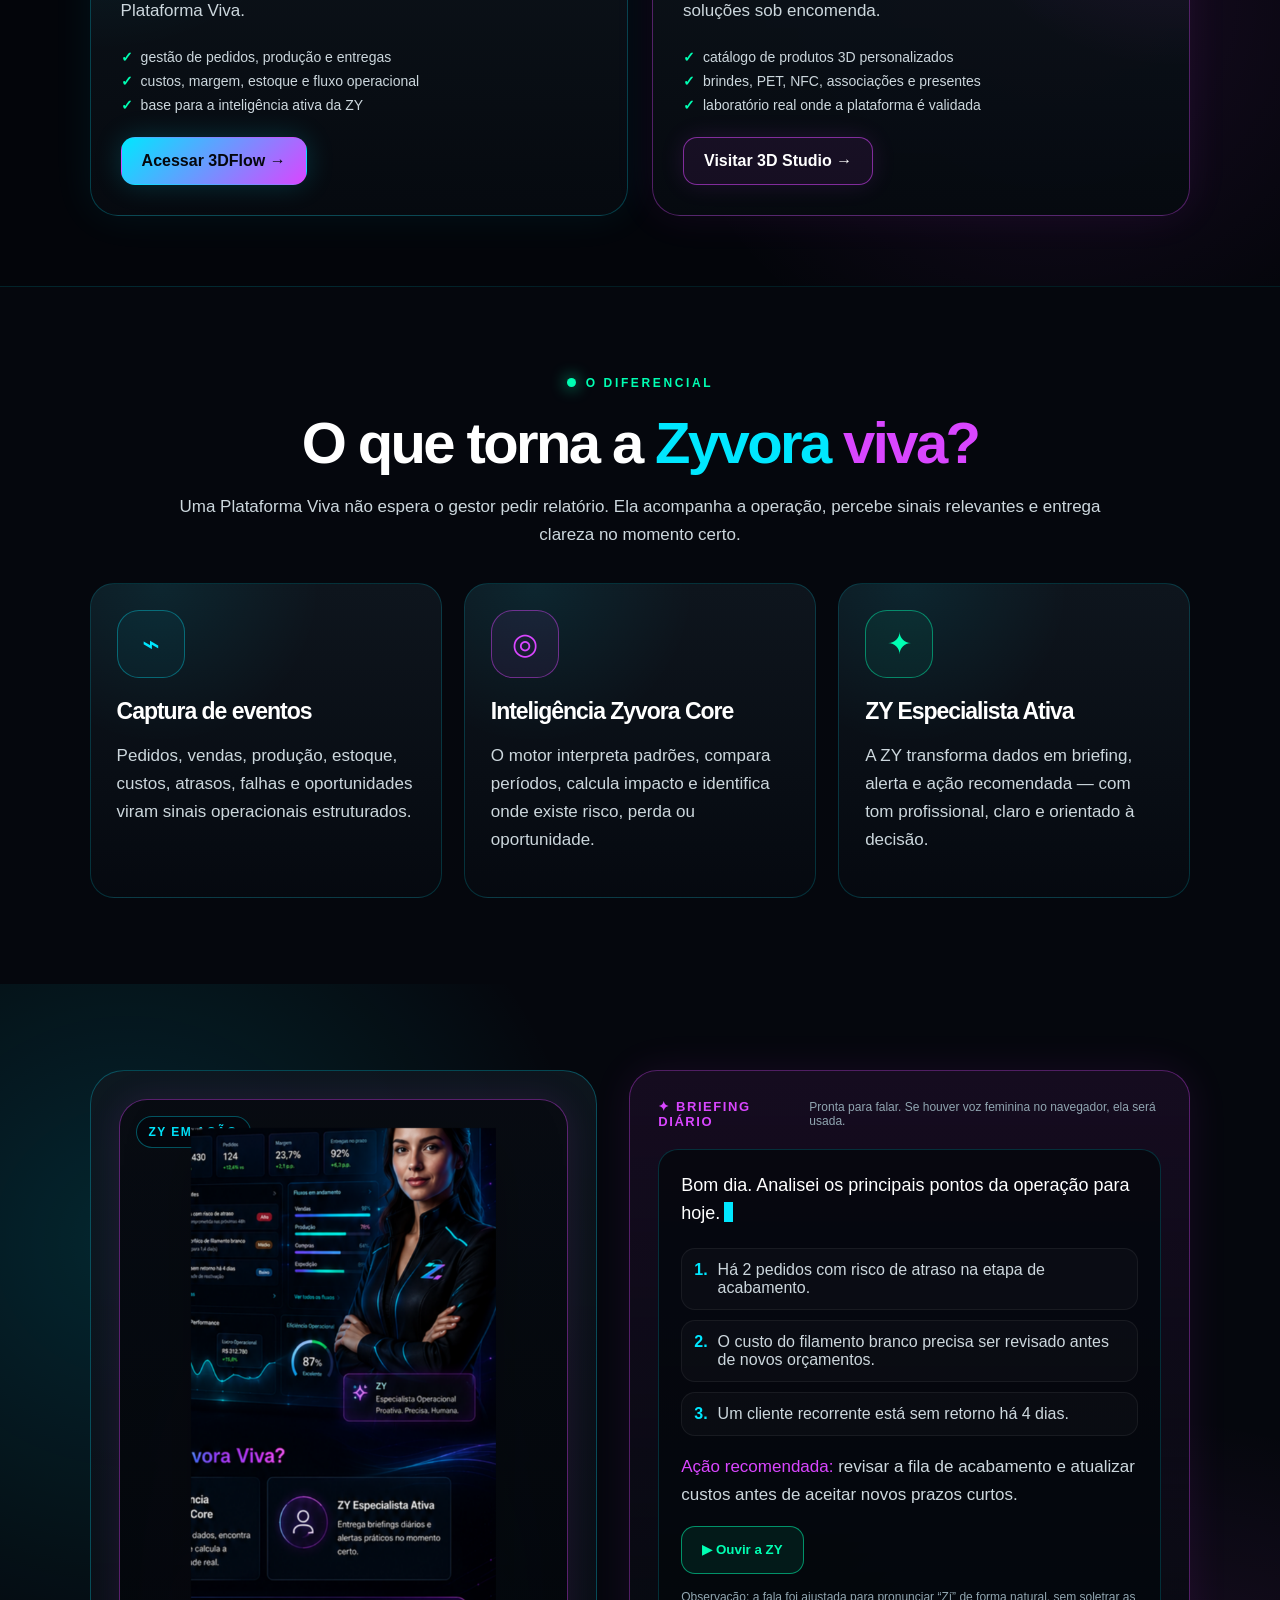
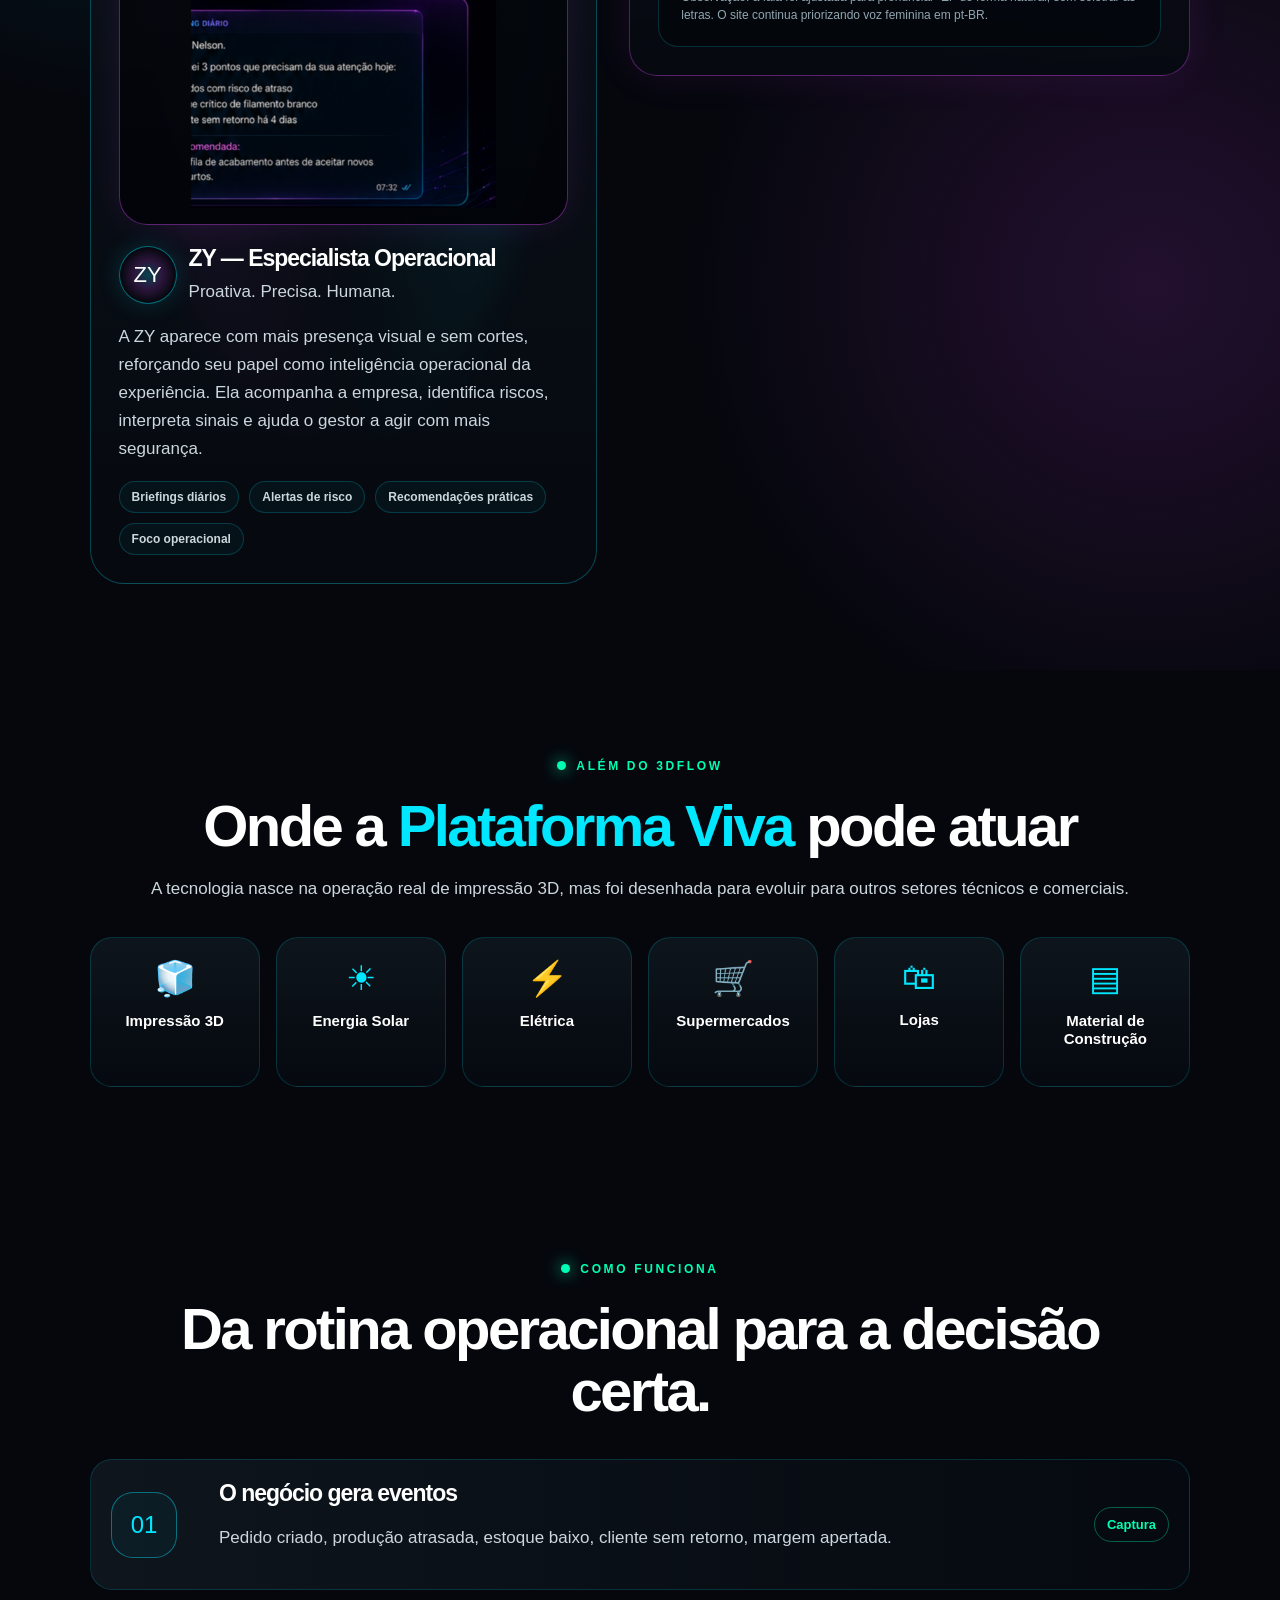
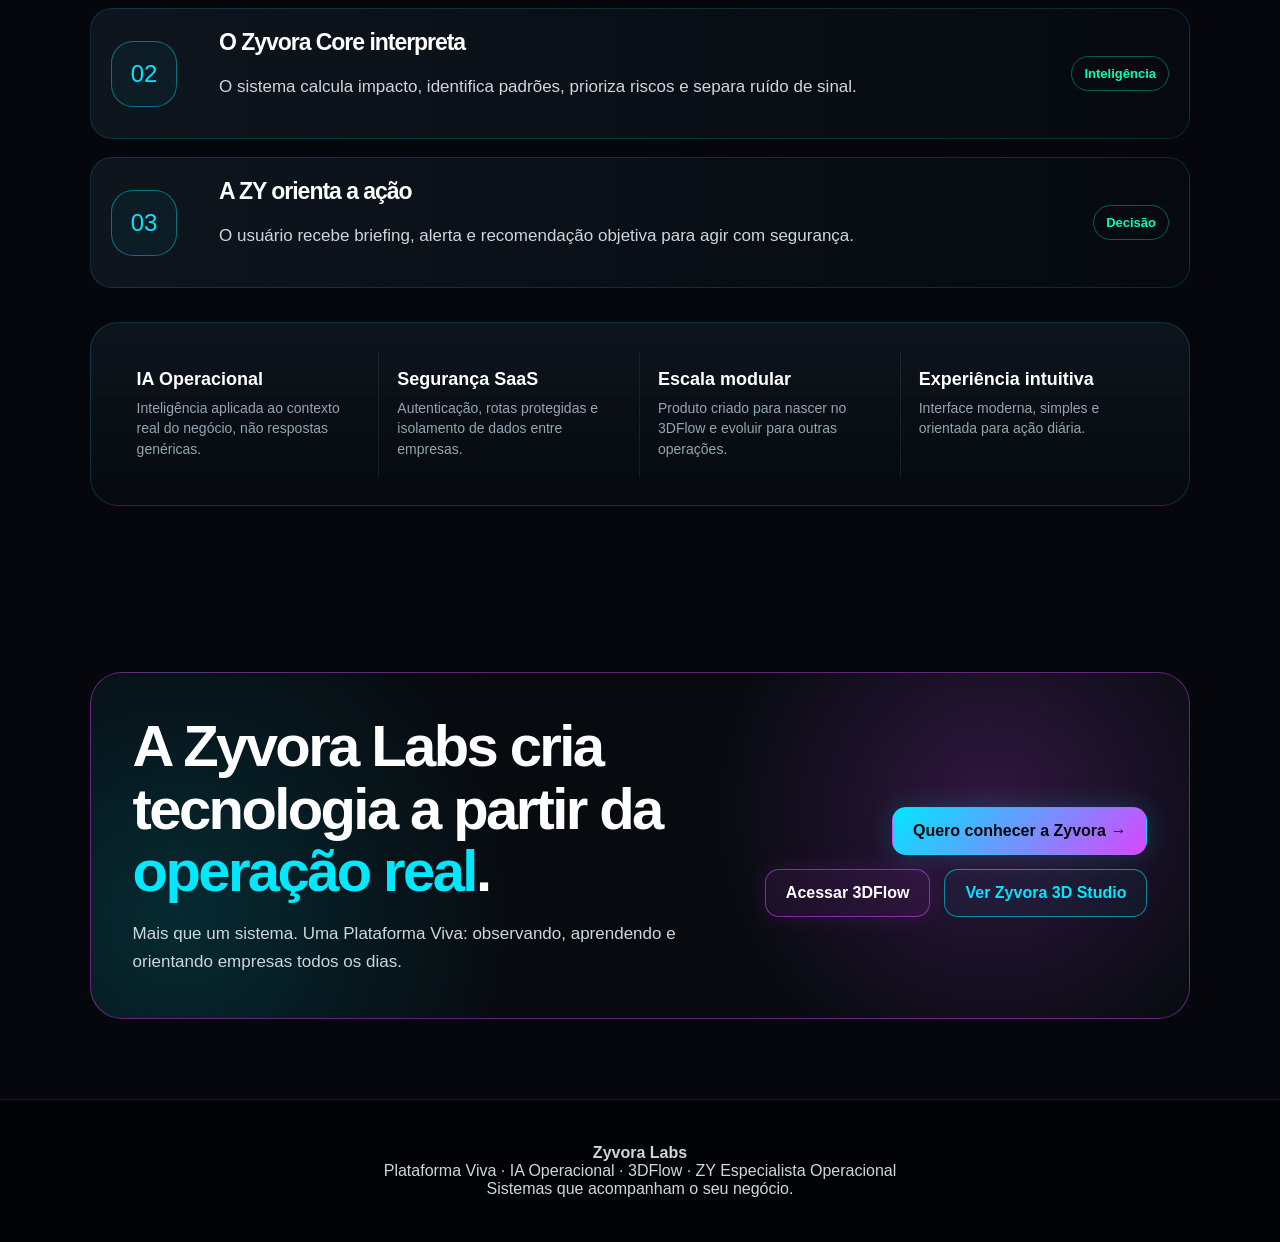
==== commit 9855821c: "Add files via upload" ====
--- a/index.html
+++ b/index.html
@@ -150,6 +150,67 @@
   animation:waveGlow 6s ease-in-out infinite alternate;
 }
 @keyframes waveGlow{from{transform:translateX(0)}to{transform:translateX(80px)}}
+
+.hero-showcase{position:relative;display:flex;flex-direction:column;gap:18px}
+.hero-zy-card{
+  position:relative;
+  border:1px solid rgba(217,70,255,.38);
+  border-radius:34px;
+  background:linear-gradient(180deg,rgba(18,24,34,.92),rgba(5,7,13,.96));
+  box-shadow:0 0 80px rgba(217,70,255,.14), 0 0 60px rgba(0,231,255,.10);
+  overflow:hidden;
+  padding:18px;
+}
+.hero-zy-card:before{
+  content:"";
+  position:absolute; inset:-10%;
+  background:
+    radial-gradient(circle at 18% 18%,rgba(0,231,255,.18),transparent 26%),
+    radial-gradient(circle at 84% 14%,rgba(217,70,255,.18),transparent 26%),
+    radial-gradient(circle at 50% 80%,rgba(0,255,179,.10),transparent 30%);
+  pointer-events:none;
+}
+.hero-zy-image{
+  position:relative;
+  border:1px solid rgba(0,231,255,.25);
+  border-radius:28px;
+  overflow:hidden;
+  background:#04070D;
+}
+.hero-zy-image img{display:block;width:100%;height:auto;object-fit:cover}
+.hero-zy-badge{
+  position:absolute; left:18px; top:18px; z-index:2;
+  padding:8px 13px; border-radius:999px;
+  background:rgba(5,7,13,.82);
+  border:1px solid rgba(217,70,255,.5);
+  color:var(--mag); font-size:12px; font-weight:900; letter-spacing:.12em; text-transform:uppercase;
+}
+.hero-zy-intro{
+  position:absolute; right:18px; bottom:18px; z-index:2;
+  max-width:310px;
+  border:1px solid rgba(0,231,255,.28);
+  border-radius:22px;
+  background:rgba(6,10,16,.82);
+  backdrop-filter:blur(10px);
+  padding:16px;
+  box-shadow:0 0 28px rgba(0,231,255,.12);
+}
+.hero-zy-intro strong{display:block;font-size:22px;margin-bottom:6px}
+.hero-zy-intro span{display:block;color:var(--muted);font-size:14px;line-height:1.5}
+.hero-zy-intro b{color:var(--blue)}
+.hero-mini-dashboard{
+  border:1px solid rgba(0,231,255,.18);
+  border-radius:28px;
+  background:linear-gradient(180deg,rgba(10,17,25,.92),rgba(5,8,13,.95));
+  padding:18px;
+}
+.hero-mini-dashboard h4{margin:0 0 12px;font-size:15px;color:var(--blue);text-transform:uppercase;letter-spacing:.12em}
+.hero-mini-grid{display:grid;grid-template-columns:repeat(3,1fr);gap:12px}
+.hero-mini-metric{border:1px solid rgba(255,255,255,.08);border-radius:16px;padding:12px;background:rgba(255,255,255,.025)}
+.hero-mini-metric small{display:block;color:var(--muted2);font-size:11px;margin-bottom:5px}
+.hero-mini-metric strong{display:block;font-size:20px}
+.hero-mini-metric span{display:block;color:var(--green);font-size:11px;margin-top:4px;font-weight:800}
+
 .eyebrow{
   display:inline-flex;align-items:center;gap:10px;
   color:var(--green);
@@ -490,7 +551,7 @@
 
 @media(max-width:1100px){
   .hero,.zy-grid,.cta-box{grid-template-columns:1fr}
-  .hero-panel{min-height:560px}
+  .hero-zy-intro{max-width:280px}.hero-mini-grid{grid-template-columns:repeat(3,1fr)}
   .grid3{grid-template-columns:1fr}
   .use-cases{grid-template-columns:repeat(3,1fr)}
   .tech-band{grid-template-columns:1fr 1fr}
@@ -505,11 +566,9 @@
   .version-badge{font-size:11px;right:8px;bottom:8px;padding:6px 10px}
   .buttons,.cta .buttons{flex-direction:column;justify-content:center}
   .btn{width:100%}
-  .hero-panel{min-height:720px;padding:14px}
-  .dashboard{left:14px;right:14px;top:14px;bottom:14px}
-  .metrics{grid-template-columns:1fr 1fr}
-  .dash-main{grid-template-columns:1fr}
-  .zy-side{left:18px;right:18px;bottom:18px;width:auto}
+  .hero-zy-intro{position:static;max-width:none;margin-top:14px}
+  .hero-mini-grid{grid-template-columns:1fr}
+  .hero-zy-card{padding:14px}
   .use-cases{grid-template-columns:1fr 1fr}
   .step{grid-template-columns:1fr;align-items:start}
   .step-tag{justify-self:start}
@@ -517,10 +576,144 @@
   .tech-item{border-right:0!important;border-bottom:1px solid rgba(255,255,255,.08)!important}
   .tech-item:last-child{border-bottom:0!important}
 }
+
+/* Ajustes V4 - ZY mais nítida no topo e voz mais natural */
+.hero-showcase{position:relative;display:flex;flex-direction:column;gap:18px}
+.hero-zy-card{
+  position:relative;
+  border:1px solid rgba(217,70,255,.42);
+  border-radius:34px;
+  background:linear-gradient(180deg,rgba(18,24,34,.94),rgba(5,7,13,.98));
+  box-shadow:0 0 90px rgba(217,70,255,.16),0 0 70px rgba(0,231,255,.10);
+  overflow:hidden;
+  padding:16px;
+}
+.hero-zy-card:before{
+  content:"";
+  position:absolute;
+  inset:-10%;
+  background:
+    radial-gradient(circle at 18% 18%,rgba(0,231,255,.18),transparent 26%),
+    radial-gradient(circle at 84% 14%,rgba(217,70,255,.18),transparent 26%),
+    radial-gradient(circle at 50% 80%,rgba(0,255,179,.10),transparent 30%);
+  pointer-events:none;
+}
+.hero-zy-image{
+  position:relative;
+  border:1px solid rgba(0,231,255,.28);
+  border-radius:28px;
+  overflow:hidden;
+  background:#04070D;
+  display:flex;
+  align-items:flex-end;
+  justify-content:center;
+  padding:28px 18px 0;
+}
+.hero-zy-image img{
+  display:block;
+  width:auto;
+  max-width:100%;
+  height:auto;
+  max-height:760px;
+  object-fit:contain;
+  object-position:center bottom;
+  image-rendering:auto;
+  transform:translateZ(0);
+  filter:drop-shadow(0 16px 32px rgba(0,0,0,.25));
+}
+.hero-zy-badge{
+  position:absolute;
+  left:18px;
+  top:18px;
+  z-index:2;
+  padding:8px 13px;
+  border-radius:999px;
+  background:rgba(5,7,13,.82);
+  border:1px solid rgba(217,70,255,.5);
+  color:var(--mag);
+  font-size:12px;
+  font-weight:900;
+  letter-spacing:.12em;
+  text-transform:uppercase;
+}
+.hero-zy-intro{
+  position:absolute;
+  right:18px;
+  bottom:18px;
+  z-index:2;
+  max-width:330px;
+  border:1px solid rgba(0,231,255,.34);
+  border-radius:22px;
+  background:rgba(6,10,16,.84);
+  backdrop-filter:blur(10px);
+  padding:16px;
+  box-shadow:0 0 28px rgba(0,231,255,.12);
+}
+.hero-zy-intro strong{display:block;font-size:22px;margin-bottom:6px}
+.hero-zy-intro span{display:block;color:var(--muted);font-size:14px;line-height:1.5}
+.hero-zy-intro b{color:var(--blue)}
+.hero-mini-dashboard{
+  border:1px solid rgba(0,231,255,.18);
+  border-radius:28px;
+  background:linear-gradient(180deg,rgba(10,17,25,.92),rgba(5,8,13,.95));
+  padding:18px;
+}
+.hero-mini-dashboard h4{margin:0 0 12px;font-size:15px;color:var(--blue);text-transform:uppercase;letter-spacing:.12em}
+.hero-mini-grid{display:grid;grid-template-columns:repeat(3,1fr);gap:12px}
+.hero-mini-metric{border:1px solid rgba(255,255,255,.08);border-radius:16px;padding:12px;background:rgba(255,255,255,.025)}
+.hero-mini-metric small{display:block;color:var(--muted2);font-size:11px;margin-bottom:5px}
+.hero-mini-metric strong{display:block;font-size:20px}
+.hero-mini-metric span{display:block;color:var(--green);font-size:11px;margin-top:4px;font-weight:800}
+@media(max-width:1100px){.hero-zy-intro{max-width:300px}}
+@media(max-width:760px){
+  .hero-zy-image{padding:18px 12px 0}
+  .hero-zy-image img{width:100%;height:auto;max-height:520px;object-fit:contain}
+  .hero-zy-intro{position:static;max-width:none;margin-top:14px}
+  .hero-mini-grid{grid-template-columns:1fr}
+  .hero-zy-card{padding:14px}
+}
+
+
+/* V6 - retrato inferior da ZY sem corte */
+.zy-portrait{
+  min-height:unset;
+  display:flex;
+  align-items:center;
+  justify-content:center;
+  padding:28px 18px 16px;
+}
+.zy-portrait img{
+  display:block;
+  width:auto;
+  max-width:100%;
+  height:auto;
+  max-height:680px;
+  object-fit:contain;
+  object-position:center center;
+  image-rendering:auto;
+  transform:translateZ(0);
+  filter:drop-shadow(0 16px 32px rgba(0,0,0,.25));
+}
+@media(max-width:760px){.zy-portrait{padding:22px 12px 10px}.zy-portrait img{width:100%;height:auto;max-height:500px;object-fit:contain}}
+
+
+/* V7 - Acesso claro para 3DFlow e Zyvora 3D Studio */
+.pathways{padding:70px 7%;background:radial-gradient(circle at 18% 18%,rgba(0,231,255,.10),transparent 30%),radial-gradient(circle at 82% 65%,rgba(217,70,255,.10),transparent 34%),rgba(3,6,11,.78);border-top:1px solid rgba(0,231,255,.10);border-bottom:1px solid rgba(0,231,255,.10)}
+.pathways-grid{max-width:1180px;margin:32px auto 0;display:grid;grid-template-columns:repeat(2,1fr);gap:24px}
+.pathway-card{position:relative;overflow:hidden;border-radius:28px;padding:30px;min-height:310px;background:linear-gradient(180deg,rgba(16,24,32,.92),rgba(6,10,16,.96));border:1px solid rgba(0,231,255,.24);box-shadow:0 0 42px rgba(0,231,255,.07)}
+.pathway-card:nth-child(2){border-color:rgba(217,70,255,.35);box-shadow:0 0 42px rgba(217,70,255,.08)}
+.pathway-card:before{content:"";position:absolute;inset:-30%;background:radial-gradient(circle at 20% 20%,rgba(0,231,255,.12),transparent 28%);pointer-events:none}
+.pathway-card:nth-child(2):before{background:radial-gradient(circle at 80% 20%,rgba(217,70,255,.14),transparent 30%)}
+.pathway-card>*{position:relative}.pathway-label{display:inline-flex;align-items:center;gap:8px;border:1px solid rgba(0,231,255,.35);color:var(--blue);background:rgba(0,231,255,.04);border-radius:999px;padding:8px 12px;font-size:12px;font-weight:900;text-transform:uppercase;letter-spacing:.12em;margin-bottom:20px}
+.pathway-card:nth-child(2) .pathway-label{border-color:rgba(217,70,255,.44);color:var(--mag);background:rgba(217,70,255,.06)}
+.pathway-card h3{font-size:clamp(28px,3.6vw,42px);line-height:1.04;margin-bottom:14px}.pathway-card p{margin-bottom:24px}
+.pathway-list{display:grid;gap:8px;margin:0 0 24px;padding:0;list-style:none}.pathway-list li{color:var(--muted);font-size:14px}.pathway-list li:before{content:"✓";color:var(--green);font-weight:900;margin-right:8px}.pathway-actions{display:flex;gap:12px;flex-wrap:wrap}
+@media(max-width:900px){.pathways-grid{grid-template-columns:1fr}}
+
 </style>
 </head>
 <body>
-<div class="version-badge">Atualizado em 14/07/2026 - 08:18</div>
+<div class="version-badge">Atualizado em 14/07/2026 - 12:19</div>
 
 <header>
   <a class="logo" href="#">
@@ -530,8 +723,9 @@
   <nav>
     <a href="#viva">Plataforma Viva</a>
     <a href="#zy">ZY</a>
+    <a href="https://app.zyvoralabs.com.br/" target="_blank">3DFlow</a>
+    <a href="catalogo-3d-studio.html?v=70">3D Studio</a>
     <a href="#atuacao">Atuação</a>
-    <a href="catalogo-3d-studio.html?v=70">3D Studio</a>
     <a class="btn secondary" href="https://wa.me/5527981783433?text=Ol%C3%A1%2C%20quero%20conhecer%20a%20Plataforma%20Viva%20da%20Zyvora%20Labs." target="_blank">WhatsApp</a>
   </nav>
 </header>
@@ -540,55 +734,35 @@
 <section class="hero">
   <div class="hero-copy reveal">
     <div class="eyebrow">Plataforma Viva</div>
-    <h1>Sistemas que não apenas registram.<br><span class="hero-title-gradient">Sistemas que acompanham o seu negócio.</span></h1>
-    <p>A Zyvora Labs cria plataformas operacionais com IA ativa: sistemas que observam eventos, interpretam dados, identificam riscos e transformam rotina em decisão.</p>
+    <h1>Conheça a <span class="hero-title-gradient">ZY</span>, a especialista operacional da Plataforma Viva.</h1>
+    <p>A Zyvora Labs cria sistemas que acompanham o negócio todos os dias. A ZY observa a operação, identifica riscos, interpreta sinais e recomenda o próximo passo com clareza.</p>
     <div class="buttons">
       <button class="btn" onclick="speakZy()">▶ Ouvir a ZY</button>
-      <a class="btn secondary" href="#zy">Conhecer a Plataforma Viva</a>
+      <a class="btn secondary" href="#zy">Conhecer a ZY</a>
       <a class="btn magenta" href="https://app.zyvoralabs.com.br/" target="_blank">Acessar 3DFlow</a>
+      <a class="btn secondary" href="catalogo-3d-studio.html?v=70">Visitar 3D Studio</a>
     </div>
-    <div class="note">A página agora inclui a imagem da ZY e o sistema prioriza voz feminina em português do Brasil quando disponível no navegador.</div>
-  </div>
-
-  <div class="hero-panel reveal">
-    <div class="dashboard">
-      <div class="dash-top">
-        <div>
-          <div class="dash-title">Painel Operacional Vivo</div>
-          <div class="dash-sub">Visão geral · tempo real · IA operacional</div>
-        </div>
-        <div class="live-pill">ZY ativa</div>
+    <div class="note">A ZY aparece logo na abertura porque é o principal diferencial da Plataforma Viva.</div>
+  </div>
+
+  <div class="hero-showcase reveal">
+    <div class="hero-zy-card">
+      <div class="hero-zy-badge">ZY · Especialista Operacional</div>
+      <div class="hero-zy-image">
+        <img src="[data-uri]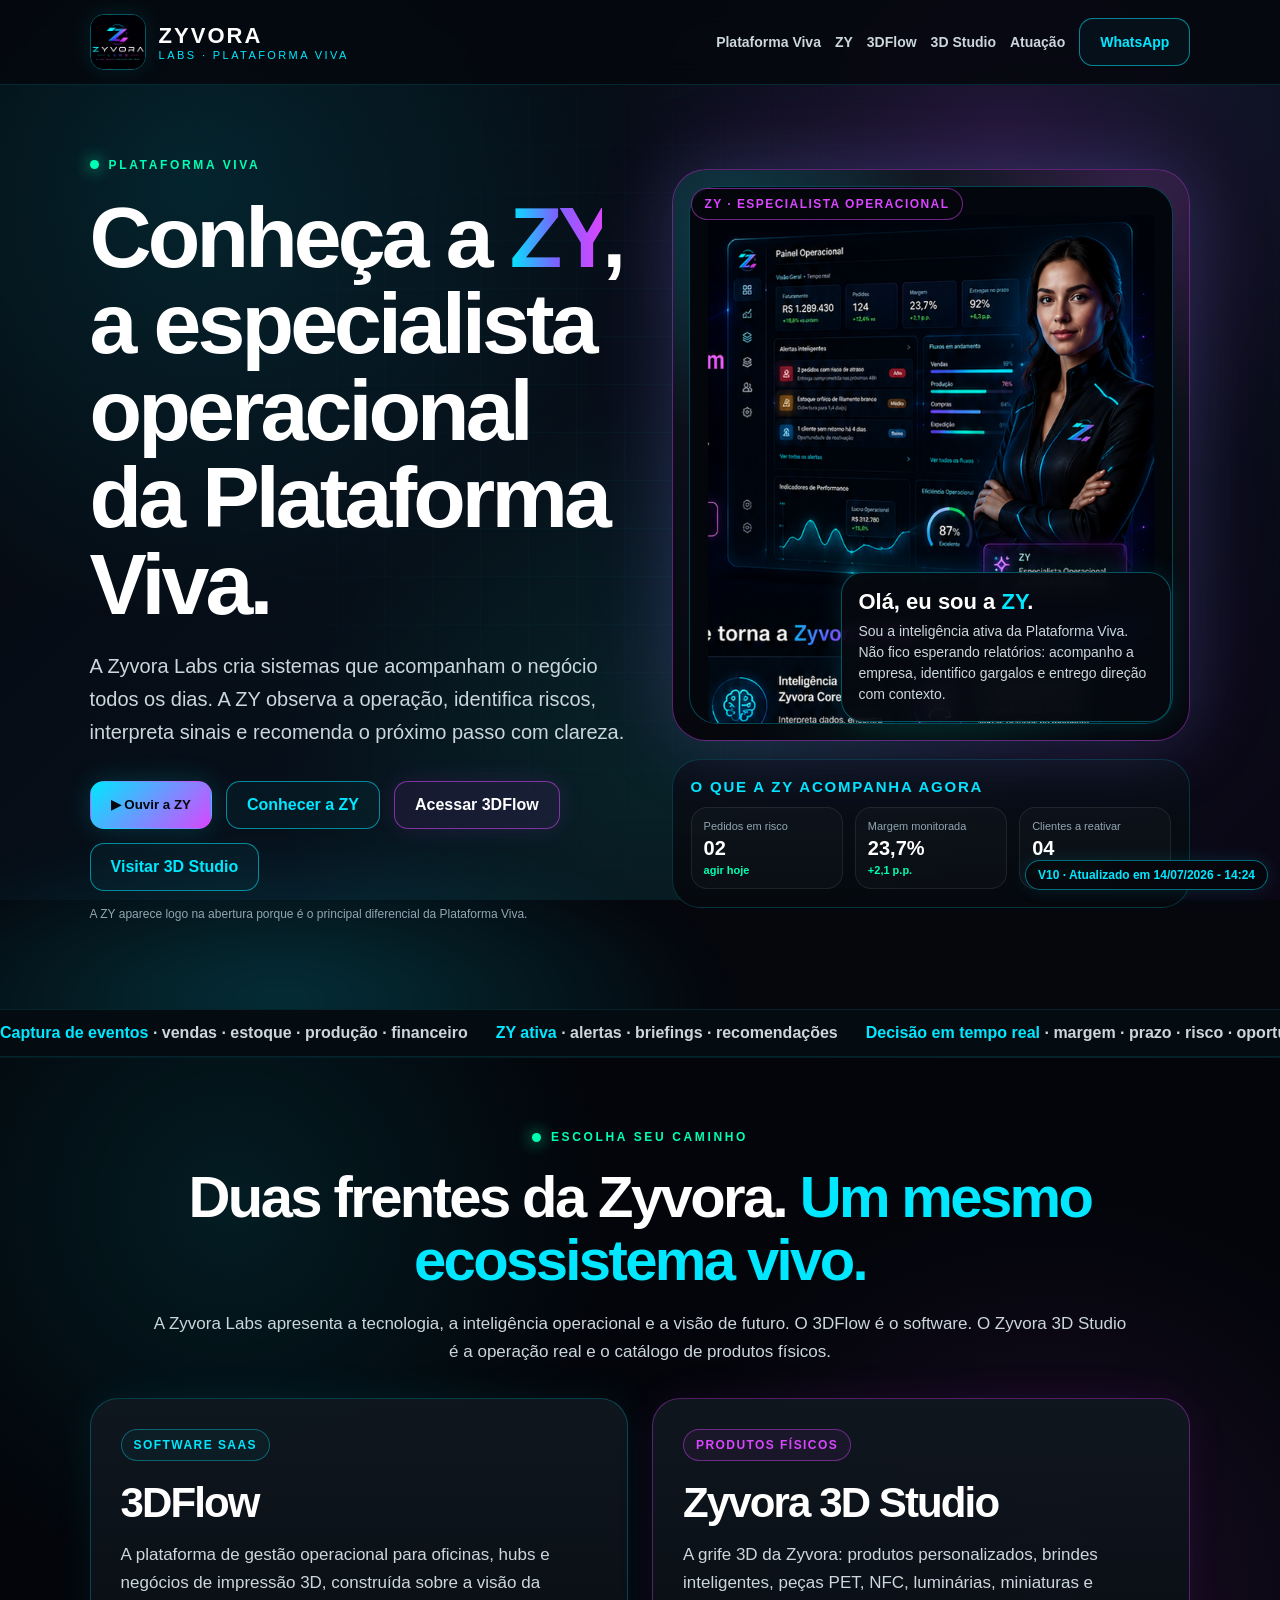
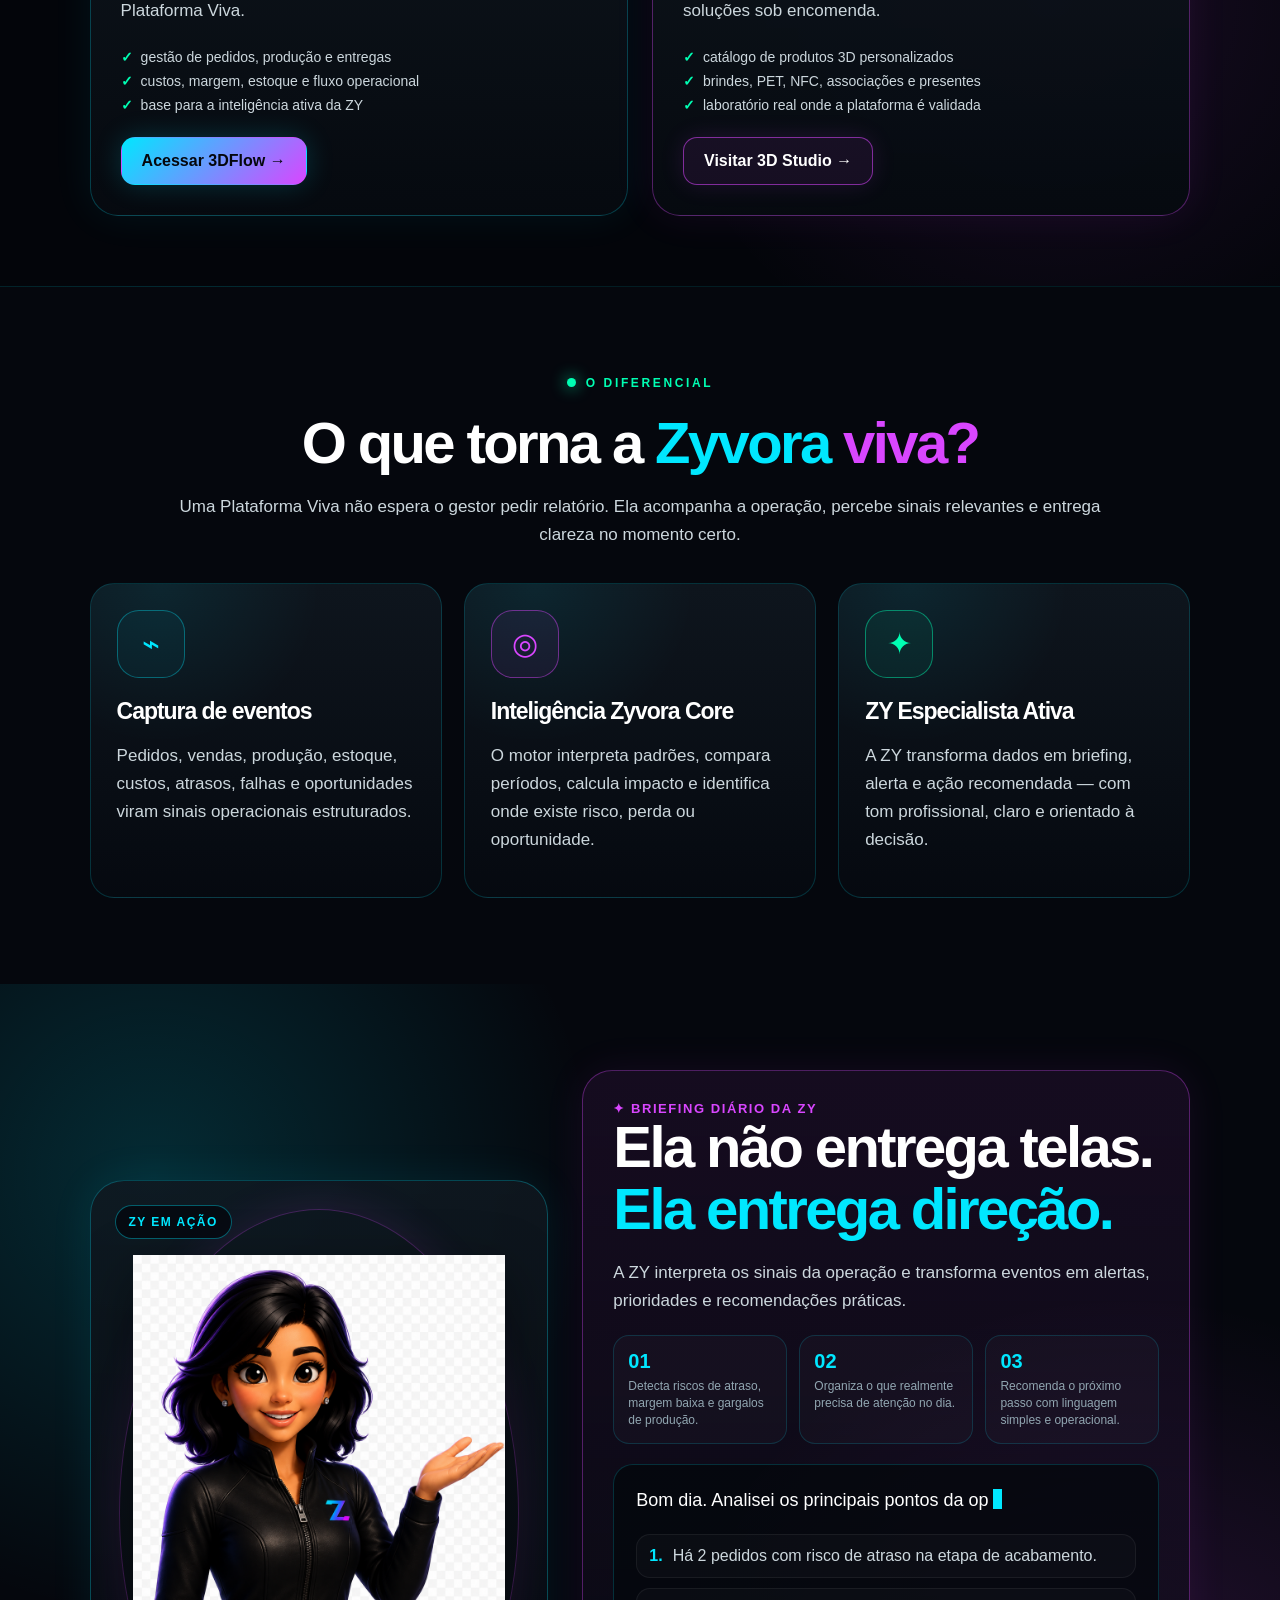
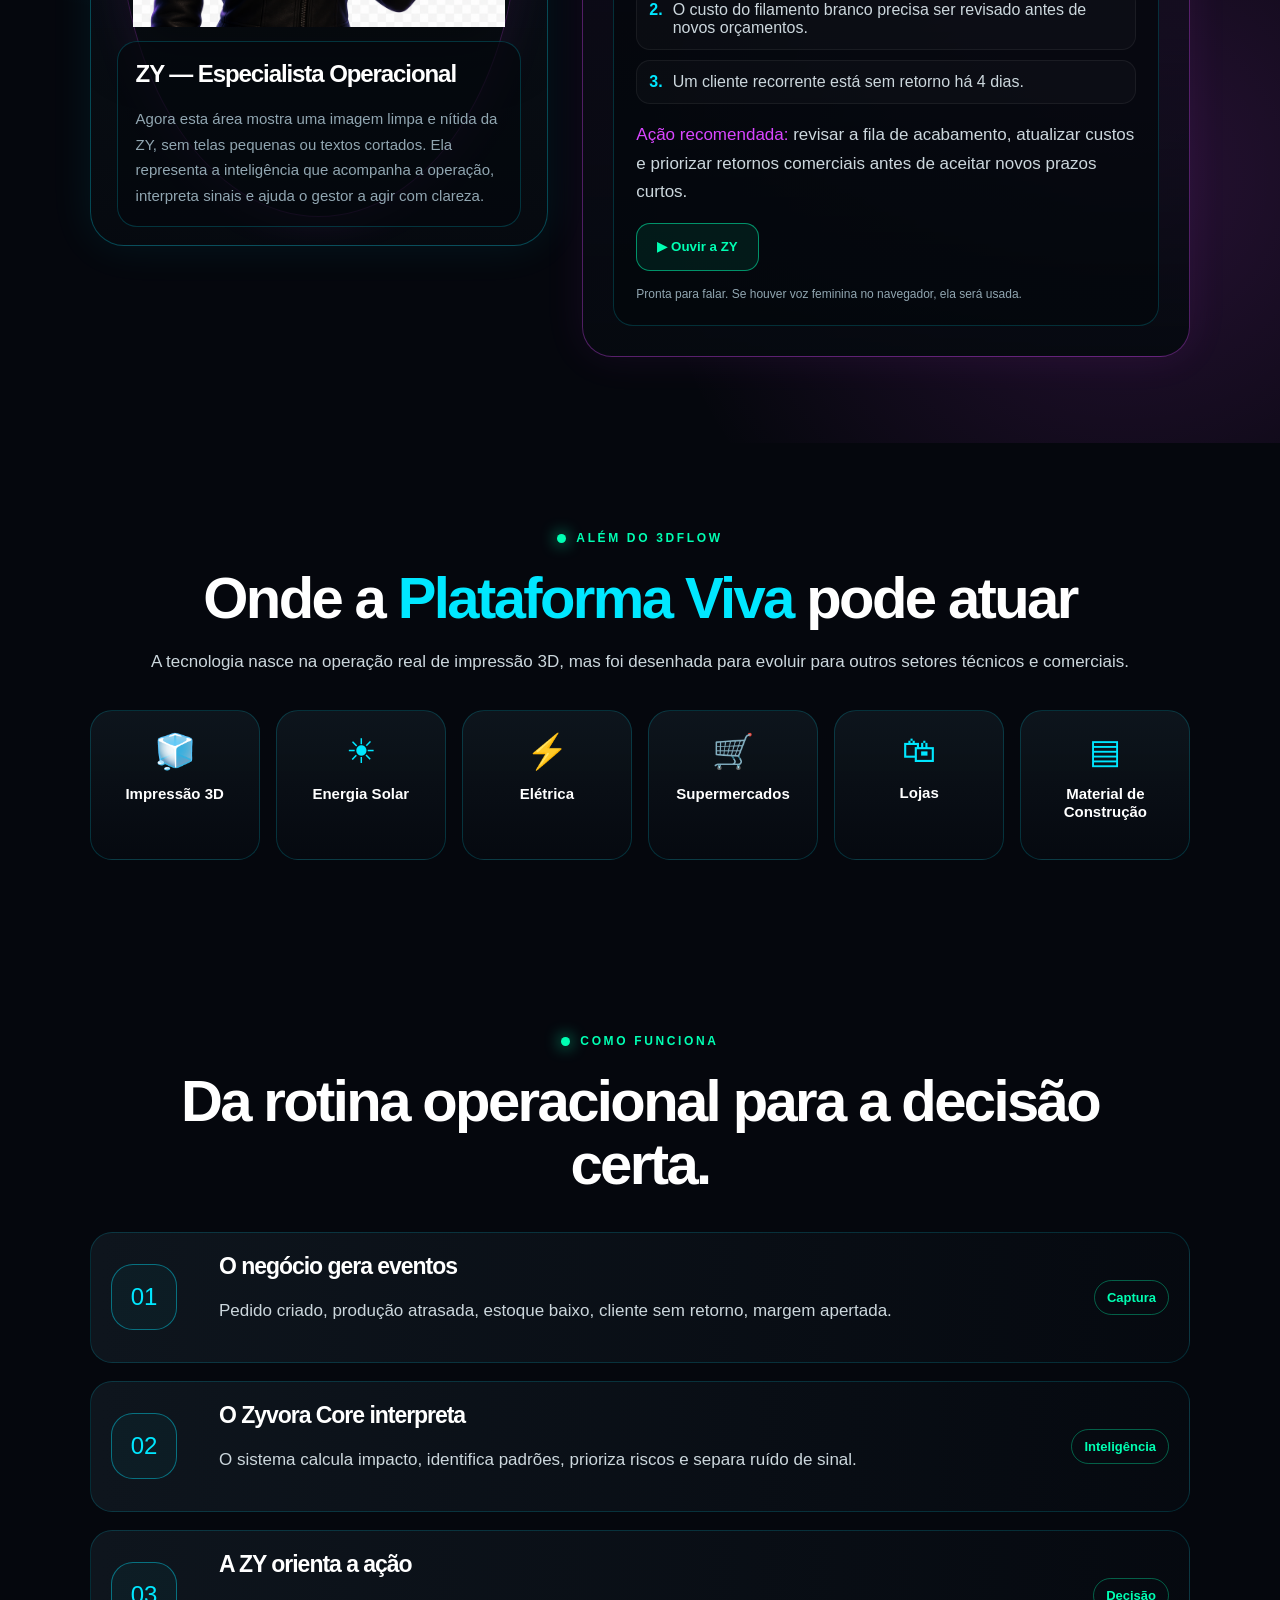
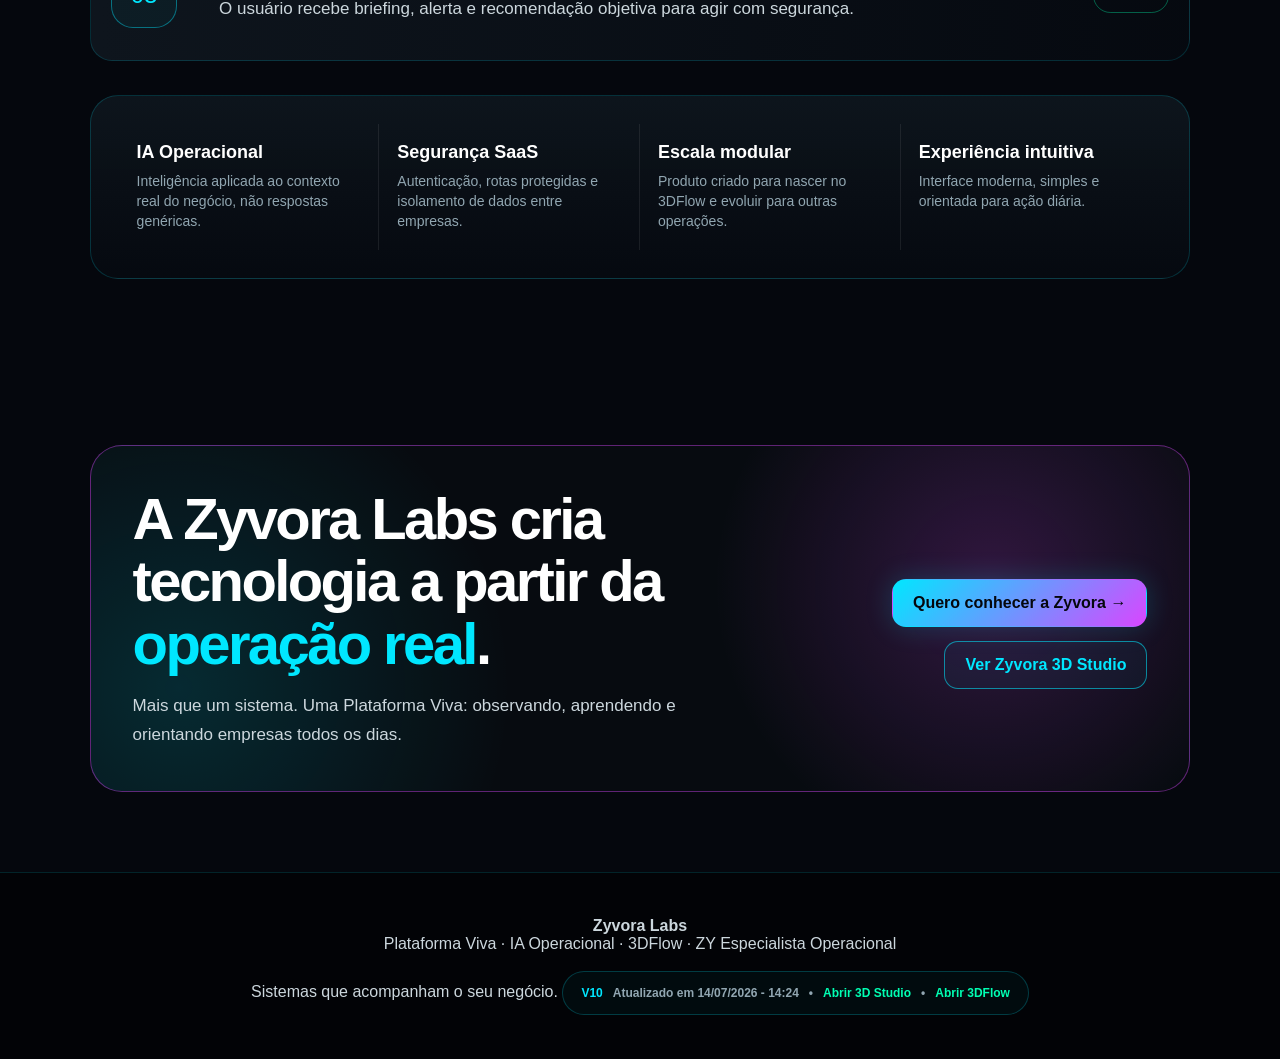
==== commit 2996651c: "Add files via upload" ====
--- a/index.html
+++ b/index.html
@@ -1,3 +1,4 @@
+<!-- ZYVORA LABS INDEX V10 | Atualizado em 14/07/2026 - 14:24 -->
 <!doctype html>
 <html lang="pt-BR">
 <head>
@@ -697,23 +698,217 @@
 @media(max-width:760px){.zy-portrait{padding:22px 12px 10px}.zy-portrait img{width:100%;height:auto;max-height:500px;object-fit:contain}}
 
 
-/* V7 - Acesso claro para 3DFlow e Zyvora 3D Studio */
-.pathways{padding:70px 7%;background:radial-gradient(circle at 18% 18%,rgba(0,231,255,.10),transparent 30%),radial-gradient(circle at 82% 65%,rgba(217,70,255,.10),transparent 34%),rgba(3,6,11,.78);border-top:1px solid rgba(0,231,255,.10);border-bottom:1px solid rgba(0,231,255,.10)}
-.pathways-grid{max-width:1180px;margin:32px auto 0;display:grid;grid-template-columns:repeat(2,1fr);gap:24px}
-.pathway-card{position:relative;overflow:hidden;border-radius:28px;padding:30px;min-height:310px;background:linear-gradient(180deg,rgba(16,24,32,.92),rgba(6,10,16,.96));border:1px solid rgba(0,231,255,.24);box-shadow:0 0 42px rgba(0,231,255,.07)}
+/* V8 - acesso claro ao 3DFlow/3D Studio e versão no rodapé */
+.footer-version{
+  margin-top:18px;
+  padding:14px 18px;
+  display:inline-flex;
+  flex-wrap:wrap;
+  justify-content:center;
+  gap:10px;
+  border:1px solid rgba(0,231,255,.22);
+  border-radius:999px;
+  background:rgba(0,231,255,.035);
+  color:var(--muted2);
+  font-size:12px;
+  font-weight:700;
+}
+.footer-version b{color:var(--blue)}
+.footer-version a{color:var(--green);text-decoration:none}
+.footer-version a:hover{color:var(--blue)}
+.pathways{
+  padding:70px 7%;
+  background:radial-gradient(circle at 18% 18%,rgba(0,231,255,.10),transparent 30%),
+             radial-gradient(circle at 82% 65%,rgba(217,70,255,.10),transparent 34%),
+             rgba(3,6,11,.78);
+  border-top:1px solid rgba(0,231,255,.10);
+  border-bottom:1px solid rgba(0,231,255,.10);
+}
+.pathways-grid{
+  max-width:1180px;
+  margin:32px auto 0;
+  display:grid;
+  grid-template-columns:repeat(2,1fr);
+  gap:24px;
+}
+.pathway-card{
+  position:relative;
+  overflow:hidden;
+  border-radius:28px;
+  padding:30px;
+  min-height:310px;
+  background:linear-gradient(180deg,rgba(16,24,32,.92),rgba(6,10,16,.96));
+  border:1px solid rgba(0,231,255,.24);
+  box-shadow:0 0 42px rgba(0,231,255,.07);
+}
 .pathway-card:nth-child(2){border-color:rgba(217,70,255,.35);box-shadow:0 0 42px rgba(217,70,255,.08)}
-.pathway-card:before{content:"";position:absolute;inset:-30%;background:radial-gradient(circle at 20% 20%,rgba(0,231,255,.12),transparent 28%);pointer-events:none}
-.pathway-card:nth-child(2):before{background:radial-gradient(circle at 80% 20%,rgba(217,70,255,.14),transparent 30%)}
-.pathway-card>*{position:relative}.pathway-label{display:inline-flex;align-items:center;gap:8px;border:1px solid rgba(0,231,255,.35);color:var(--blue);background:rgba(0,231,255,.04);border-radius:999px;padding:8px 12px;font-size:12px;font-weight:900;text-transform:uppercase;letter-spacing:.12em;margin-bottom:20px}
+.pathway-label{
+  display:inline-flex;
+  border:1px solid rgba(0,231,255,.35);
+  color:var(--blue);
+  background:rgba(0,231,255,.04);
+  border-radius:999px;
+  padding:8px 12px;
+  font-size:12px;
+  font-weight:900;
+  text-transform:uppercase;
+  letter-spacing:.12em;
+  margin-bottom:20px;
+}
 .pathway-card:nth-child(2) .pathway-label{border-color:rgba(217,70,255,.44);color:var(--mag);background:rgba(217,70,255,.06)}
-.pathway-card h3{font-size:clamp(28px,3.6vw,42px);line-height:1.04;margin-bottom:14px}.pathway-card p{margin-bottom:24px}
-.pathway-list{display:grid;gap:8px;margin:0 0 24px;padding:0;list-style:none}.pathway-list li{color:var(--muted);font-size:14px}.pathway-list li:before{content:"✓";color:var(--green);font-weight:900;margin-right:8px}.pathway-actions{display:flex;gap:12px;flex-wrap:wrap}
-@media(max-width:900px){.pathways-grid{grid-template-columns:1fr}}
+.pathway-card h3{font-size:clamp(28px,3.6vw,42px);line-height:1.04;margin-bottom:14px}
+.pathway-card p{margin-bottom:24px}
+.pathway-list{display:grid;gap:8px;margin:0 0 24px;padding:0;list-style:none}
+.pathway-list li{color:var(--muted);font-size:14px}
+.pathway-list li:before{content:"✓";color:var(--green);font-weight:900;margin-right:8px}
+.pathway-actions{display:flex;gap:12px;flex-wrap:wrap}
+@media(max-width:900px){.pathways-grid{grid-template-columns:1fr}.footer-version{border-radius:18px}}
+
+
+/* V9 - ZY seção inferior sem imagem cortada + links revisados */
+.zy-section-v9{
+  background:
+    radial-gradient(circle at 12% 18%,rgba(0,231,255,.16),transparent 31%),
+    radial-gradient(circle at 88% 75%,rgba(217,70,255,.16),transparent 35%),
+    #05070D;
+}
+.zy-v9-grid{
+  display:grid;
+  grid-template-columns:.86fr 1.14fr;
+  gap:34px;
+  align-items:center;
+  max-width:1260px;
+  margin:0 auto;
+}
+.zy-v9-visual{
+  position:relative;
+  border:1px solid rgba(0,231,255,.28);
+  border-radius:34px;
+  background:
+    radial-gradient(circle at 50% 42%,rgba(0,231,255,.10),transparent 32%),
+    linear-gradient(180deg,rgba(16,24,32,.86),rgba(6,10,16,.96));
+  padding:28px;
+  overflow:hidden;
+  box-shadow:0 0 44px rgba(0,231,255,.08);
+}
+.zy-v9-visual:before{
+  content:"";
+  position:absolute;
+  inset:28px;
+  border-radius:50%;
+  border:1px solid rgba(217,70,255,.26);
+  box-shadow:0 0 44px rgba(217,70,255,.12);
+}
+.zy-v9-avatar{
+  position:relative;
+  z-index:1;
+  display:flex;
+  align-items:center;
+  justify-content:center;
+  min-height:520px;
+}
+.zy-v9-avatar img{
+  display:block;
+  max-width:100%;
+  max-height:640px;
+  width:auto;
+  height:auto;
+  object-fit:contain;
+  object-position:center bottom;
+  filter:drop-shadow(0 22px 42px rgba(0,0,0,.45));
+}
+.zy-v9-tag{
+  position:absolute;
+  left:24px;
+  top:24px;
+  z-index:2;
+  padding:9px 13px;
+  border-radius:999px;
+  border:1px solid rgba(0,231,255,.38);
+  background:rgba(5,7,13,.78);
+  color:var(--blue);
+  font-size:12px;
+  font-weight:900;
+  letter-spacing:.12em;
+  text-transform:uppercase;
+}
+.zy-v9-caption{
+  position:relative;
+  z-index:2;
+  margin-top:16px;
+  display:grid;
+  gap:10px;
+}
+.zy-v9-caption h3{
+  margin:0;
+  font-size:28px;
+}
+.zy-v9-caption p{
+  margin:0;
+  font-size:15px;
+}
+.zy-v9-panel{
+  border:1px solid rgba(217,70,255,.34);
+  border-radius:30px;
+  background:linear-gradient(180deg,rgba(217,70,255,.08),rgba(6,10,16,.96));
+  padding:30px;
+  box-shadow:0 0 42px rgba(217,70,255,.08);
+}
+.zy-v9-panel .message{
+  margin-top:18px;
+}
+.zy-v9-flow{
+  display:grid;
+  grid-template-columns:repeat(3,1fr);
+  gap:12px;
+  margin:20px 0;
+}
+.zy-v9-flow-card{
+  border:1px solid rgba(0,231,255,.16);
+  border-radius:16px;
+  background:rgba(255,255,255,.025);
+  padding:14px;
+}
+.zy-v9-flow-card b{
+  display:block;
+  color:var(--blue);
+  font-size:20px;
+  margin-bottom:5px;
+}
+.zy-v9-flow-card span{
+  display:block;
+  color:var(--muted2);
+  font-size:12px;
+  line-height:1.4;
+}
+.hero .buttons a[href*="catalogo-3d-studio"]{
+  white-space:nowrap;
+}
+@media(max-width:980px){
+  .zy-v9-grid{grid-template-columns:1fr}
+  .zy-v9-avatar{min-height:420px}
+}
+@media(max-width:760px){
+  .zy-v9-visual,.zy-v9-panel{padding:22px}
+  .zy-v9-flow{grid-template-columns:1fr}
+  .zy-v9-avatar{min-height:360px}
+  .zy-v9-avatar img{max-height:460px}
+}
+
+
+/* V10 - seção ZY inferior mais legível */
+.zy-v10-visual{padding:26px 26px 18px!important; display:flex; flex-direction:column; justify-content:space-between;}
+.zy-v10-avatar{min-height:420px!important; display:flex; align-items:flex-end; justify-content:center; position:relative; z-index:1;}
+.zy-v10-avatar img{display:block; max-width:92%; max-height:500px; width:auto; height:auto; object-fit:contain; filter:drop-shadow(0 20px 30px rgba(0,0,0,.42));}
+.zy-v10-caption{position:relative; z-index:2; margin-top:14px; padding:18px; border-radius:20px; border:1px solid rgba(0,231,255,.20); background:rgba(5,7,13,.72);}
+.zy-v10-caption h3{margin:0 0 8px; font-size:24px;}
+.zy-v10-caption p{margin:0; font-size:15px; line-height:1.7; color:var(--muted2);}
+@media(max-width:760px){ .zy-v10-avatar{min-height:320px!important;} .zy-v10-avatar img{max-height:360px; max-width:100%;} }
 
 </style>
 </head>
 <body>
-<div class="version-badge">Atualizado em 14/07/2026 - 12:19</div>
+<div class="version-badge">V10 · Atualizado em 14/07/2026 - 14:24</div>
 
 <header>
   <a class="logo" href="#">
@@ -724,7 +919,7 @@
     <a href="#viva">Plataforma Viva</a>
     <a href="#zy">ZY</a>
     <a href="https://app.zyvoralabs.com.br/" target="_blank">3DFlow</a>
-    <a href="catalogo-3d-studio.html?v=70">3D Studio</a>
+    <a href="catalogo-3d-studio.html?v=90">3D Studio</a>
     <a href="#atuacao">Atuação</a>
     <a class="btn secondary" href="https://wa.me/5527981783433?text=Ol%C3%A1%2C%20quero%20conhecer%20a%20Plataforma%20Viva%20da%20Zyvora%20Labs." target="_blank">WhatsApp</a>
   </nav>
@@ -740,7 +935,7 @@
       <button class="btn" onclick="speakZy()">▶ Ouvir a ZY</button>
       <a class="btn secondary" href="#zy">Conhecer a ZY</a>
       <a class="btn magenta" href="https://app.zyvoralabs.com.br/" target="_blank">Acessar 3DFlow</a>
-      <a class="btn secondary" href="catalogo-3d-studio.html?v=70">Visitar 3D Studio</a>
+      <a class="btn secondary" href="catalogo-3d-studio.html?v=90">Visitar 3D Studio</a>
     </div>
     <div class="note">A ZY aparece logo na abertura porque é o principal diferencial da Plataforma Viva.</div>
   </div>
@@ -788,6 +983,7 @@
     <h2>Duas frentes da Zyvora. <span class="blue">Um mesmo ecossistema vivo.</span></h2>
     <p>A Zyvora Labs apresenta a tecnologia, a inteligência operacional e a visão de futuro. O 3DFlow é o software. O Zyvora 3D Studio é a operação real e o catálogo de produtos físicos.</p>
   </div>
+
   <div class="pathways-grid">
     <article class="pathway-card reveal">
       <div class="pathway-label">Software SaaS</div>
@@ -798,8 +994,11 @@
         <li>custos, margem, estoque e fluxo operacional</li>
         <li>base para a inteligência ativa da ZY</li>
       </ul>
-      <div class="pathway-actions"><a class="btn" href="https://app.zyvoralabs.com.br/" target="_blank">Acessar 3DFlow →</a></div>
+      <div class="pathway-actions">
+        <a class="btn" href="https://app.zyvoralabs.com.br/" target="_blank">Acessar 3DFlow →</a>
+      </div>
     </article>
+
     <article class="pathway-card reveal">
       <div class="pathway-label">Produtos físicos</div>
       <h3>Zyvora 3D Studio</h3>
@@ -809,10 +1008,13 @@
         <li>brindes, PET, NFC, associações e presentes</li>
         <li>laboratório real onde a plataforma é validada</li>
       </ul>
-      <div class="pathway-actions"><a class="btn magenta" href="catalogo-3d-studio.html?v=70">Visitar 3D Studio →</a></div>
+      <div class="pathway-actions">
+        <a class="btn magenta" href="catalogo-3d-studio.html?v=90">Visitar 3D Studio →</a>
+      </div>
     </article>
   </div>
 </section>
+
 
 <section id="viva">
   <div class="center reveal">
@@ -840,36 +1042,32 @@
   </div>
 </section>
 
-<section id="zy" class="zy-section">
-  <div class="zy-grid">
-    <div class="zy-identity reveal">
-      <div class="zy-portrait">
-        <span class="zy-portrait-tag">ZY em ação</span>
-        <img src="[data-uri]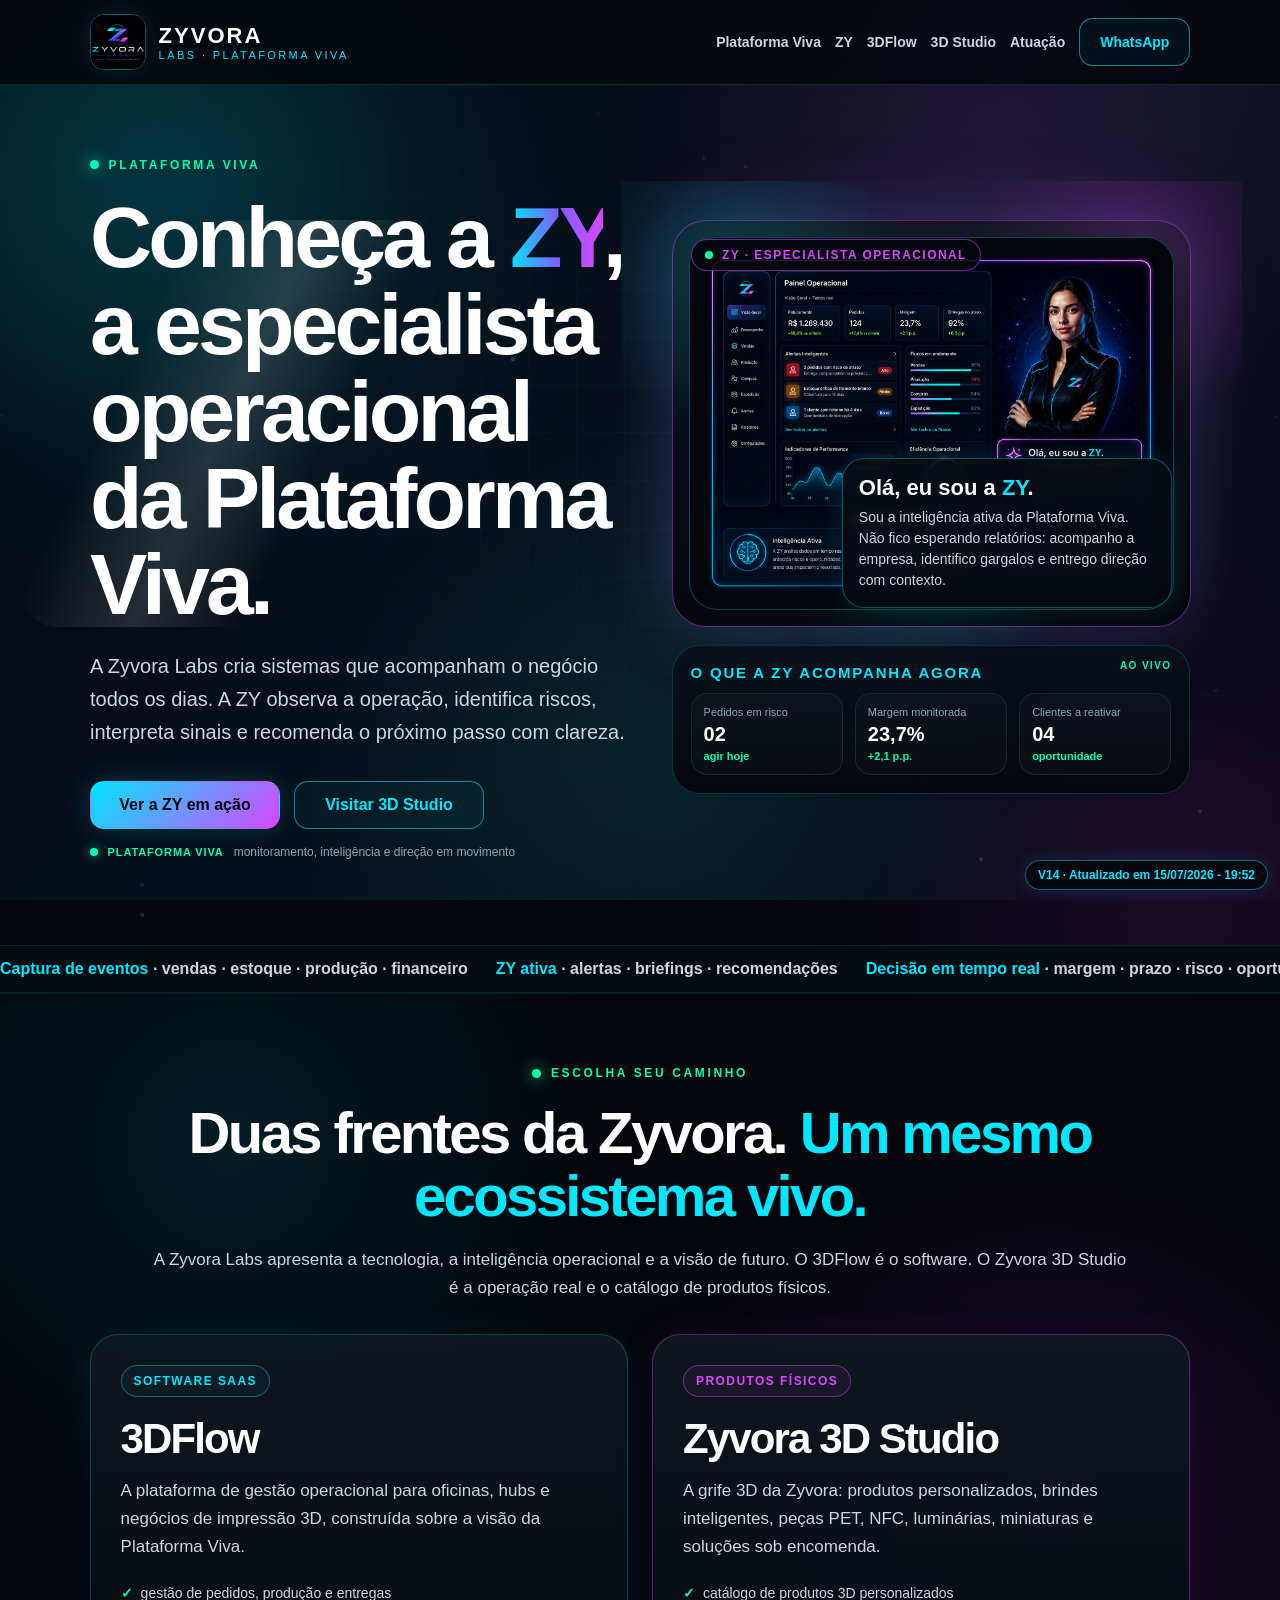
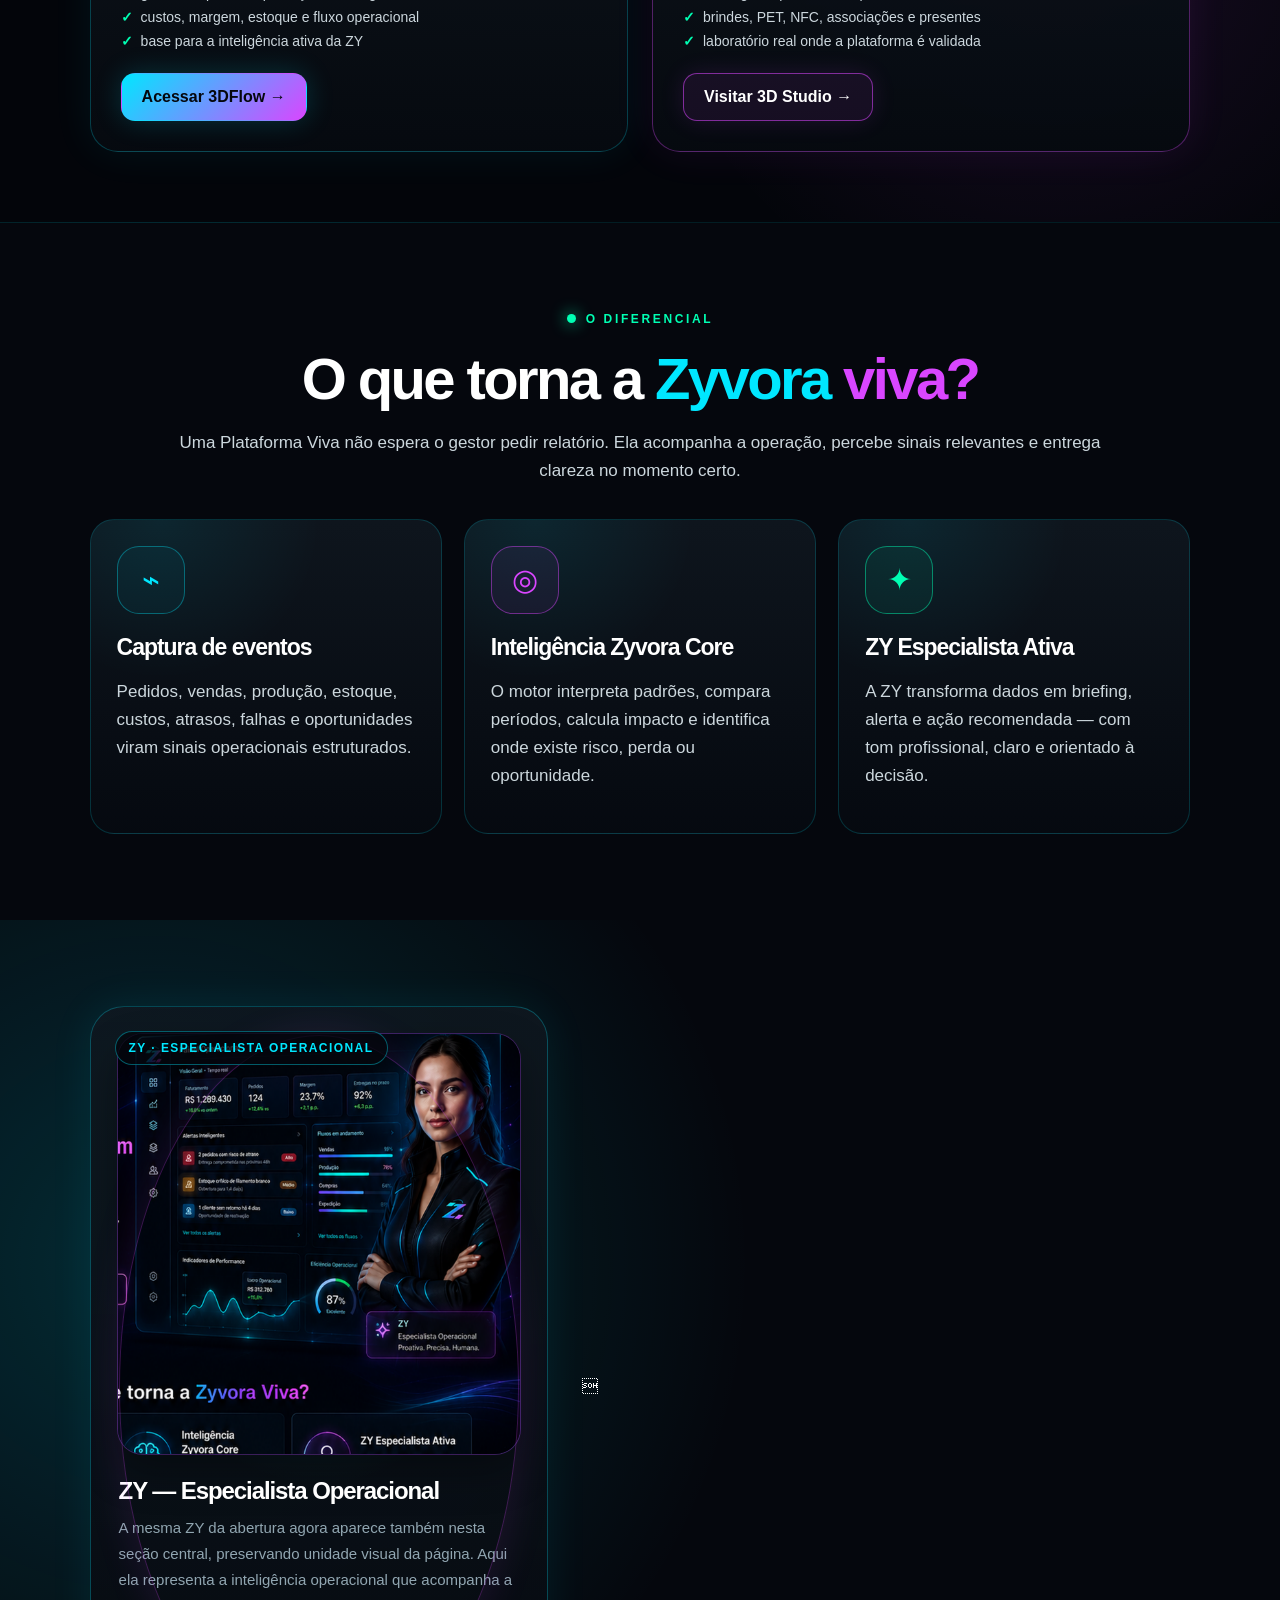
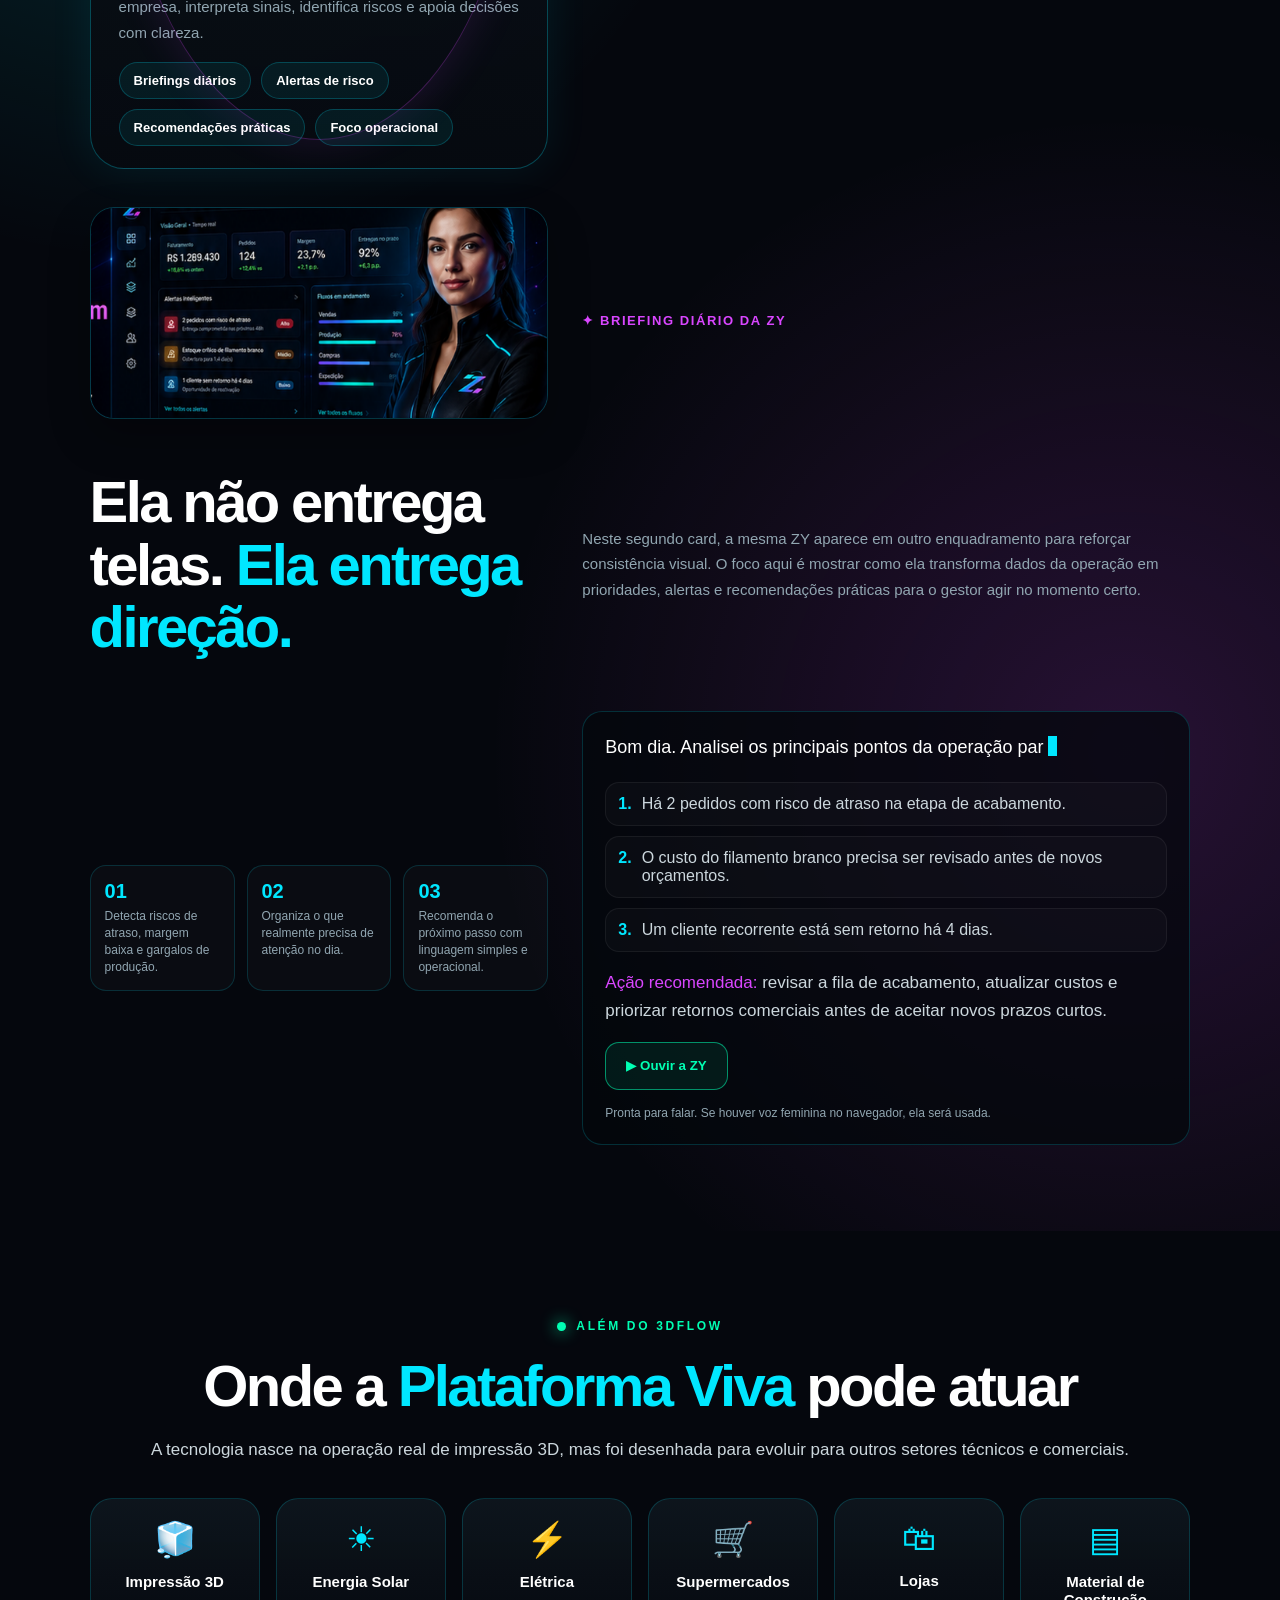
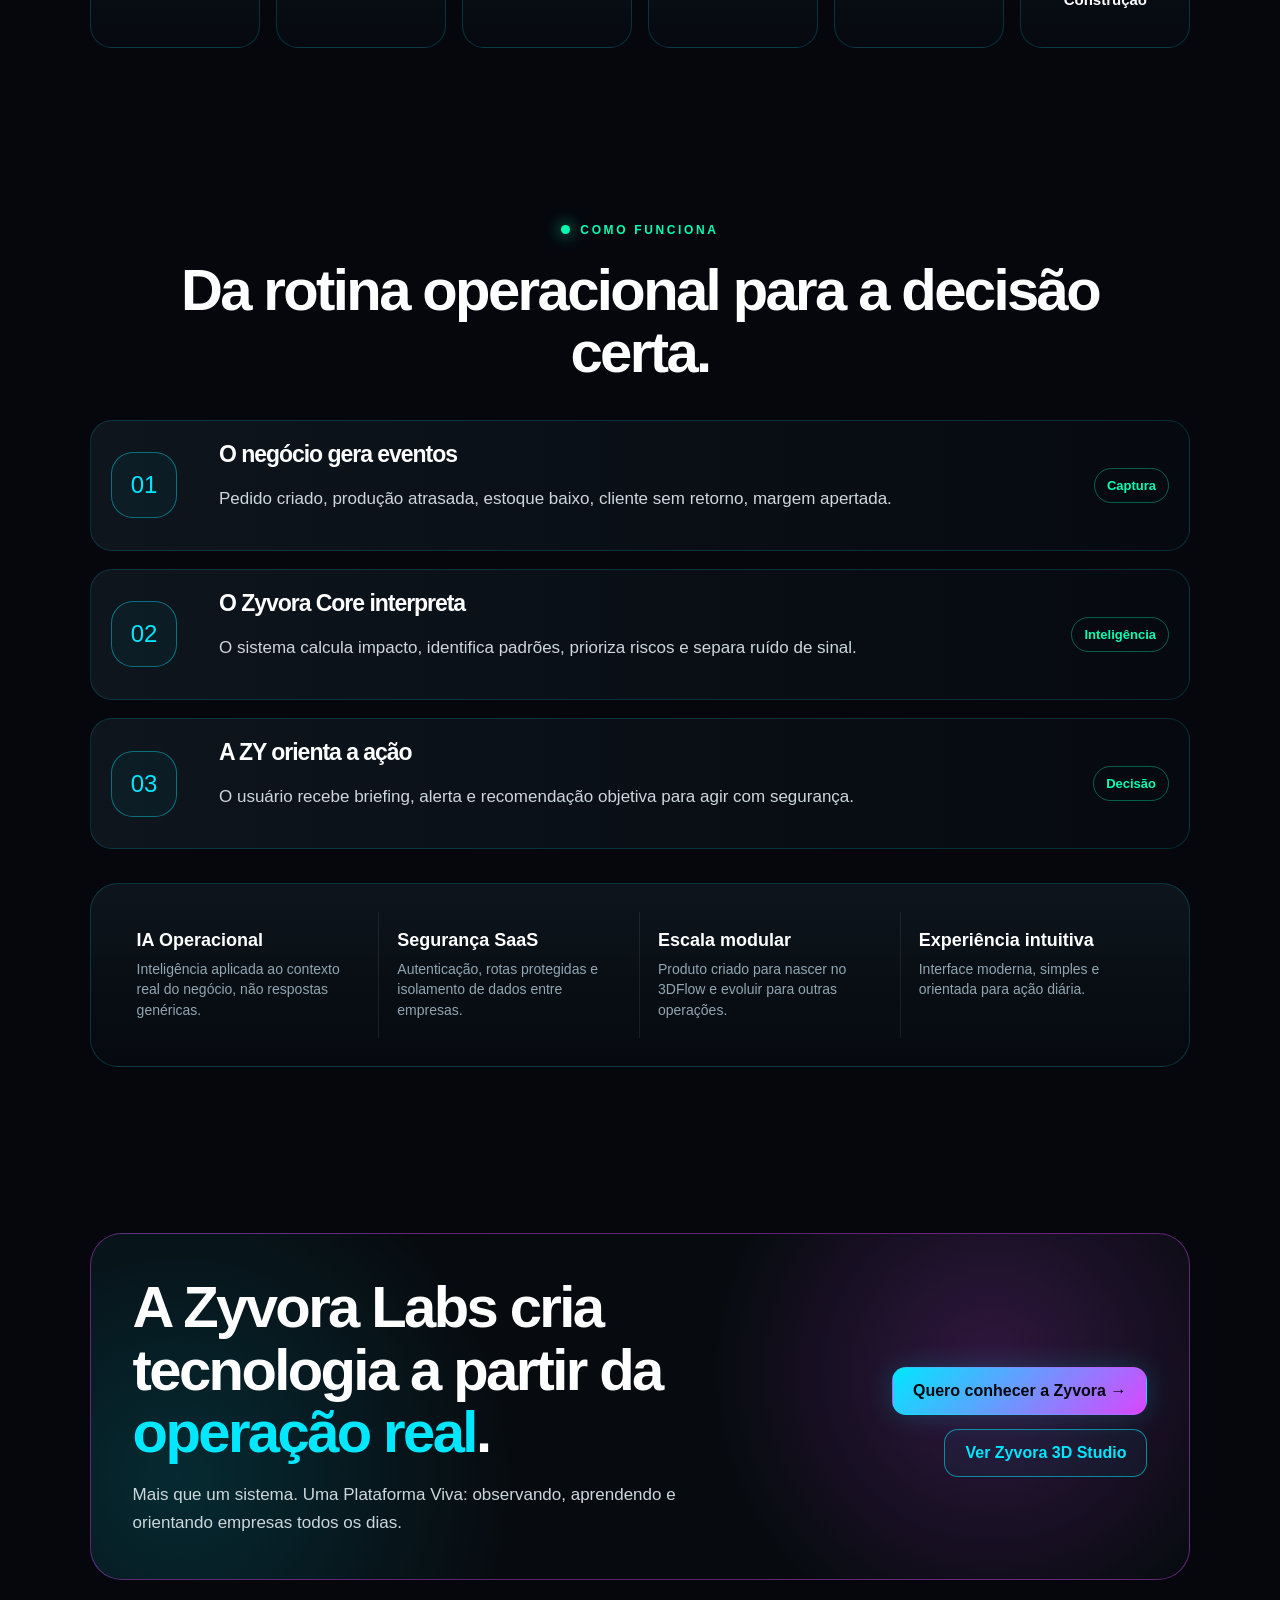
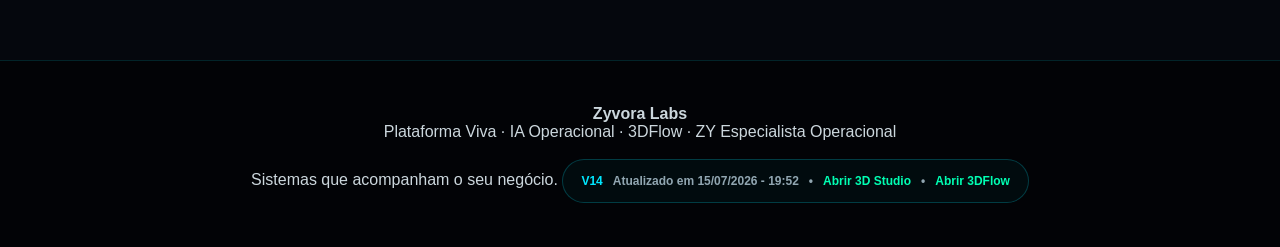
==== commit 4a6df4fd: "Add files via upload" ====
--- a/index.html
+++ b/index.html
@@ -1,4 +1,4 @@
-<!-- ZYVORA LABS INDEX V10 | Atualizado em 14/07/2026 - 14:24 -->
+<!-- ZYVORA LABS INDEX V14 | Movimento Vivo + nova imagem ZY aprovada | Atualizado em 15/07/2026 - 19:52 -->
 <!doctype html>
 <html lang="pt-BR">
 <head>
@@ -905,10 +905,245 @@
 .zy-v10-caption p{margin:0; font-size:15px; line-height:1.7; color:var(--muted2);}
 @media(max-width:760px){ .zy-v10-avatar{min-height:320px!important;} .zy-v10-avatar img{max-height:360px; max-width:100%;} }
 
+
+/* V11 - ZY consistente na seção central e no card de briefing */
+.zy-v11-visual{padding:26px 26px 22px!important; display:flex; flex-direction:column; gap:18px; justify-content:space-between;}
+.zy-v11-hero-shot{border-radius:26px; overflow:hidden; border:1px solid rgba(182,77,255,.30); background:linear-gradient(180deg, rgba(5,10,18,.98), rgba(6,16,30,.94)); box-shadow:0 18px 40px rgba(0,0,0,.32);}
+.zy-v11-hero-shot img{display:block; width:100%; height:420px; object-fit:cover; object-position:82% center;}
+.zy-v11-caption{padding:4px 2px 0;}
+.zy-v11-caption h3{margin:0 0 10px; font-size:24px;}
+.zy-v11-caption p{margin:0; font-size:15px; line-height:1.75; color:var(--muted2);}
+.zy-v11-badges{display:flex; flex-wrap:wrap; gap:10px; margin-top:16px;}
+.zy-v11-badges span{padding:10px 14px; border-radius:999px; border:1px solid rgba(0,231,255,.22); color:var(--cyan); background:rgba(0,231,255,.07); font-size:13px; font-weight:700;}
+.zy-v11-briefing-visual{margin:4px 0 18px; border-radius:24px; overflow:hidden; border:1px solid rgba(0,231,255,.20); background:linear-gradient(180deg, rgba(5,10,18,.98), rgba(6,16,30,.94)); box-shadow:0 18px 40px rgba(0,0,0,.28);}
+.zy-v11-briefing-visual img{display:block; width:100%; height:210px; object-fit:cover; object-position:55% 15%;}
+.zy-v11-panel-note{margin:-4px 0 16px; color:var(--muted2); font-size:15px; line-height:1.7;}
+@media(max-width:980px){ .zy-v11-hero-shot img{height:360px;} .zy-v11-briefing-visual img{height:180px;} }
+@media(max-width:760px){ .zy-v11-hero-shot img{height:300px; object-position:70% center;} .zy-v11-briefing-visual img{height:150px; object-position:58% 20%;} }
+
+
+/* V13 - UX refinada no hero */
+.hero .note{display:none!important}
+.hero .buttons{justify-content:flex-start;align-items:center;gap:14px}
+.hero .buttons .btn{min-width:190px}
+.hero-zy-image{padding:18px!important}
+.hero-zy-image img{
+  object-fit:contain!important;
+  object-position:center!important;
+  width:100%!important;
+  height:auto!important;
+  max-height:620px!important;
+}
+.hero-zy-card{overflow:visible!important}
+@media(max-width:900px){
+  .hero .buttons{justify-content:center}
+}
+
+
+/* V14 - Movimento Vivo: vida sem alterar a essência da ZY */
+.hero{
+  position:relative;
+  overflow:hidden;
+  isolation:isolate;
+}
+.hero::before,
+.hero::after{
+  content:"";
+  position:absolute;
+  width:52vw;
+  height:52vw;
+  border-radius:50%;
+  filter:blur(80px);
+  opacity:.18;
+  pointer-events:none;
+  z-index:-2;
+  animation:zyAurora 14s ease-in-out infinite alternate;
+}
+.hero::before{
+  left:-18vw;
+  top:-20vw;
+  background:radial-gradient(circle,rgba(0,231,255,.75),transparent 66%);
+}
+.hero::after{
+  right:-18vw;
+  bottom:-24vw;
+  background:radial-gradient(circle,rgba(217,70,255,.72),transparent 66%);
+  animation-delay:-7s;
+}
+@keyframes zyAurora{
+  0%{transform:translate3d(-2%,0,0) scale(.96)}
+  50%{transform:translate3d(5%,4%,0) scale(1.05)}
+  100%{transform:translate3d(-1%,8%,0) scale(.98)}
+}
+
+#zy-live-canvas{
+  position:absolute;
+  inset:0;
+  width:100%;
+  height:100%;
+  z-index:-1;
+  opacity:.44;
+  pointer-events:none;
+}
+
+.hero-showcase{
+  perspective:1300px;
+}
+.hero-zy-card{
+  position:relative;
+  transform-style:preserve-3d;
+  animation:zyBreath 6s ease-in-out infinite;
+  will-change:transform;
+}
+@keyframes zyBreath{
+  0%,100%{transform:translateY(0) scale(1)}
+  50%{transform:translateY(-7px) scale(1.006)}
+}
+
+.hero-zy-card::after{
+  content:"";
+  position:absolute;
+  inset:-1px;
+  border-radius:inherit;
+  pointer-events:none;
+  background:linear-gradient(115deg,transparent 24%,rgba(255,255,255,.13) 42%,transparent 58%);
+  transform:translateX(-125%);
+  animation:zyScan 7.5s ease-in-out infinite;
+  mix-blend-mode:screen;
+}
+@keyframes zyScan{
+  0%,42%{transform:translateX(-125%)}
+  62%,100%{transform:translateX(125%)}
+}
+
+.hero-zy-image{
+  position:relative;
+  overflow:hidden!important;
+}
+.hero-zy-image img{
+  animation:zyImageDrift 10s ease-in-out infinite;
+  transform-origin:58% 45%;
+  will-change:transform,filter;
+}
+@keyframes zyImageDrift{
+  0%,100%{transform:scale(1.008) translate3d(0,0,0);filter:saturate(1) brightness(1)}
+  50%{transform:scale(1.025) translate3d(-3px,-2px,0);filter:saturate(1.04) brightness(1.025)}
+}
+
+.hero-zy-badge{
+  display:flex!important;
+  align-items:center;
+  gap:9px;
+}
+.hero-zy-badge::before{
+  content:"";
+  width:8px;
+  height:8px;
+  border-radius:50%;
+  background:var(--green);
+  box-shadow:0 0 0 0 rgba(0,255,179,.65);
+  animation:zyPulse 1.8s ease-out infinite;
+}
+@keyframes zyPulse{
+  0%{box-shadow:0 0 0 0 rgba(0,255,179,.58)}
+  75%,100%{box-shadow:0 0 0 12px rgba(0,255,179,0)}
+}
+
+.hero-zy-intro{
+  animation:zyIntroGlow 5s ease-in-out infinite;
+}
+@keyframes zyIntroGlow{
+  0%,100%{box-shadow:0 0 18px rgba(0,231,255,.06)}
+  50%{box-shadow:0 0 34px rgba(0,231,255,.16),0 0 22px rgba(217,70,255,.10)}
+}
+
+.hero-mini-dashboard{
+  position:relative;
+  overflow:hidden;
+}
+.hero-mini-dashboard::before{
+  content:"AO VIVO";
+  position:absolute;
+  right:18px;
+  top:14px;
+  color:var(--green);
+  font-size:10px;
+  font-weight:900;
+  letter-spacing:.14em;
+  animation:zyLiveText 1.6s ease-in-out infinite;
+}
+@keyframes zyLiveText{
+  0%,100%{opacity:.48}
+  50%{opacity:1}
+}
+
+.hero-mini-metric{
+  position:relative;
+  overflow:hidden;
+  transition:transform .35s ease,border-color .35s ease,box-shadow .35s ease;
+}
+.hero-mini-metric:hover{
+  transform:translateY(-4px);
+  border-color:rgba(0,231,255,.36);
+  box-shadow:0 14px 28px rgba(0,0,0,.20),0 0 24px rgba(0,231,255,.08);
+}
+.hero-mini-metric::after{
+  content:"";
+  position:absolute;
+  inset:0;
+  background:linear-gradient(105deg,transparent 22%,rgba(255,255,255,.08) 43%,transparent 62%);
+  transform:translateX(-140%);
+  animation:metricSweep 6s ease-in-out infinite;
+}
+.hero-mini-metric:nth-child(2)::after{animation-delay:1s}
+.hero-mini-metric:nth-child(3)::after{animation-delay:2s}
+@keyframes metricSweep{
+  0%,55%{transform:translateX(-140%)}
+  75%,100%{transform:translateX(140%)}
+}
+
+.hero-copy h1,
+.hero-copy p,
+.hero-copy .buttons{
+  transition:transform .18s ease-out;
+  will-change:transform;
+}
+
+.motion-status{
+  margin-top:16px;
+  display:flex;
+  align-items:center;
+  gap:10px;
+  color:var(--muted2);
+  font-size:12px;
+}
+.motion-status i{
+  width:8px;
+  height:8px;
+  border-radius:50%;
+  background:var(--green);
+  box-shadow:0 0 12px rgba(0,255,179,.75);
+  animation:zyPulse 1.8s ease-out infinite;
+}
+.motion-status strong{
+  color:var(--green);
+  letter-spacing:.08em;
+  text-transform:uppercase;
+  font-size:11px;
+}
+
+@media (prefers-reduced-motion:reduce){
+  .hero::before,.hero::after,.hero-zy-card,.hero-zy-card::after,
+  .hero-zy-image img,.hero-zy-badge::before,.hero-zy-intro,
+  .hero-mini-dashboard::before,.hero-mini-metric::after,.motion-status i{
+    animation:none!important;
+  }
+}
+
 </style>
 </head>
 <body>
-<div class="version-badge">V10 · Atualizado em 14/07/2026 - 14:24</div>
+<div class="version-badge">V14 · Atualizado em 15/07/2026 - 19:52</div>
 
 <header>
   <a class="logo" href="#">
@@ -919,7 +1154,7 @@
     <a href="#viva">Plataforma Viva</a>
     <a href="#zy">ZY</a>
     <a href="https://app.zyvoralabs.com.br/" target="_blank">3DFlow</a>
-    <a href="catalogo-3d-studio.html?v=90">3D Studio</a>
+    <a href="catalogo-3d-studio.html?v=1500">3D Studio</a>
     <a href="#atuacao">Atuação</a>
     <a class="btn secondary" href="https://wa.me/5527981783433?text=Ol%C3%A1%2C%20quero%20conhecer%20a%20Plataforma%20Viva%20da%20Zyvora%20Labs." target="_blank">WhatsApp</a>
   </nav>
@@ -927,24 +1162,30 @@
 
 <main>
 <section class="hero">
+  <canvas id="zy-live-canvas" aria-hidden="true"></canvas>
   <div class="hero-copy reveal">
     <div class="eyebrow">Plataforma Viva</div>
     <h1>Conheça a <span class="hero-title-gradient">ZY</span>, a especialista operacional da Plataforma Viva.</h1>
     <p>A Zyvora Labs cria sistemas que acompanham o negócio todos os dias. A ZY observa a operação, identifica riscos, interpreta sinais e recomenda o próximo passo com clareza.</p>
     <div class="buttons">
-      <button class="btn" onclick="speakZy()">▶ Ouvir a ZY</button>
-      <a class="btn secondary" href="#zy">Conhecer a ZY</a>
-      <a class="btn magenta" href="https://app.zyvoralabs.com.br/" target="_blank">Acessar 3DFlow</a>
-      <a class="btn secondary" href="catalogo-3d-studio.html?v=90">Visitar 3D Studio</a>
+      <a class="btn" href="/dashboard-viva/">Ver a ZY em ação</a>
+      <a class="btn secondary" href="catalogo-3d-studio.html?v=1500">Visitar 3D Studio</a>
     </div>
-    <div class="note">A ZY aparece logo na abertura porque é o principal diferencial da Plataforma Viva.</div>
+    <div class="note"></div>
+
+    <div class="motion-status">
+      <i></i>
+      <strong>Plataforma Viva</strong>
+      <span>monitoramento, inteligência e direção em movimento</span>
+    </div>
+
   </div>
 
   <div class="hero-showcase reveal">
     <div class="hero-zy-card">
       <div class="hero-zy-badge">ZY · Especialista Operacional</div>
       <div class="hero-zy-image">
-        <img src="[data-uri]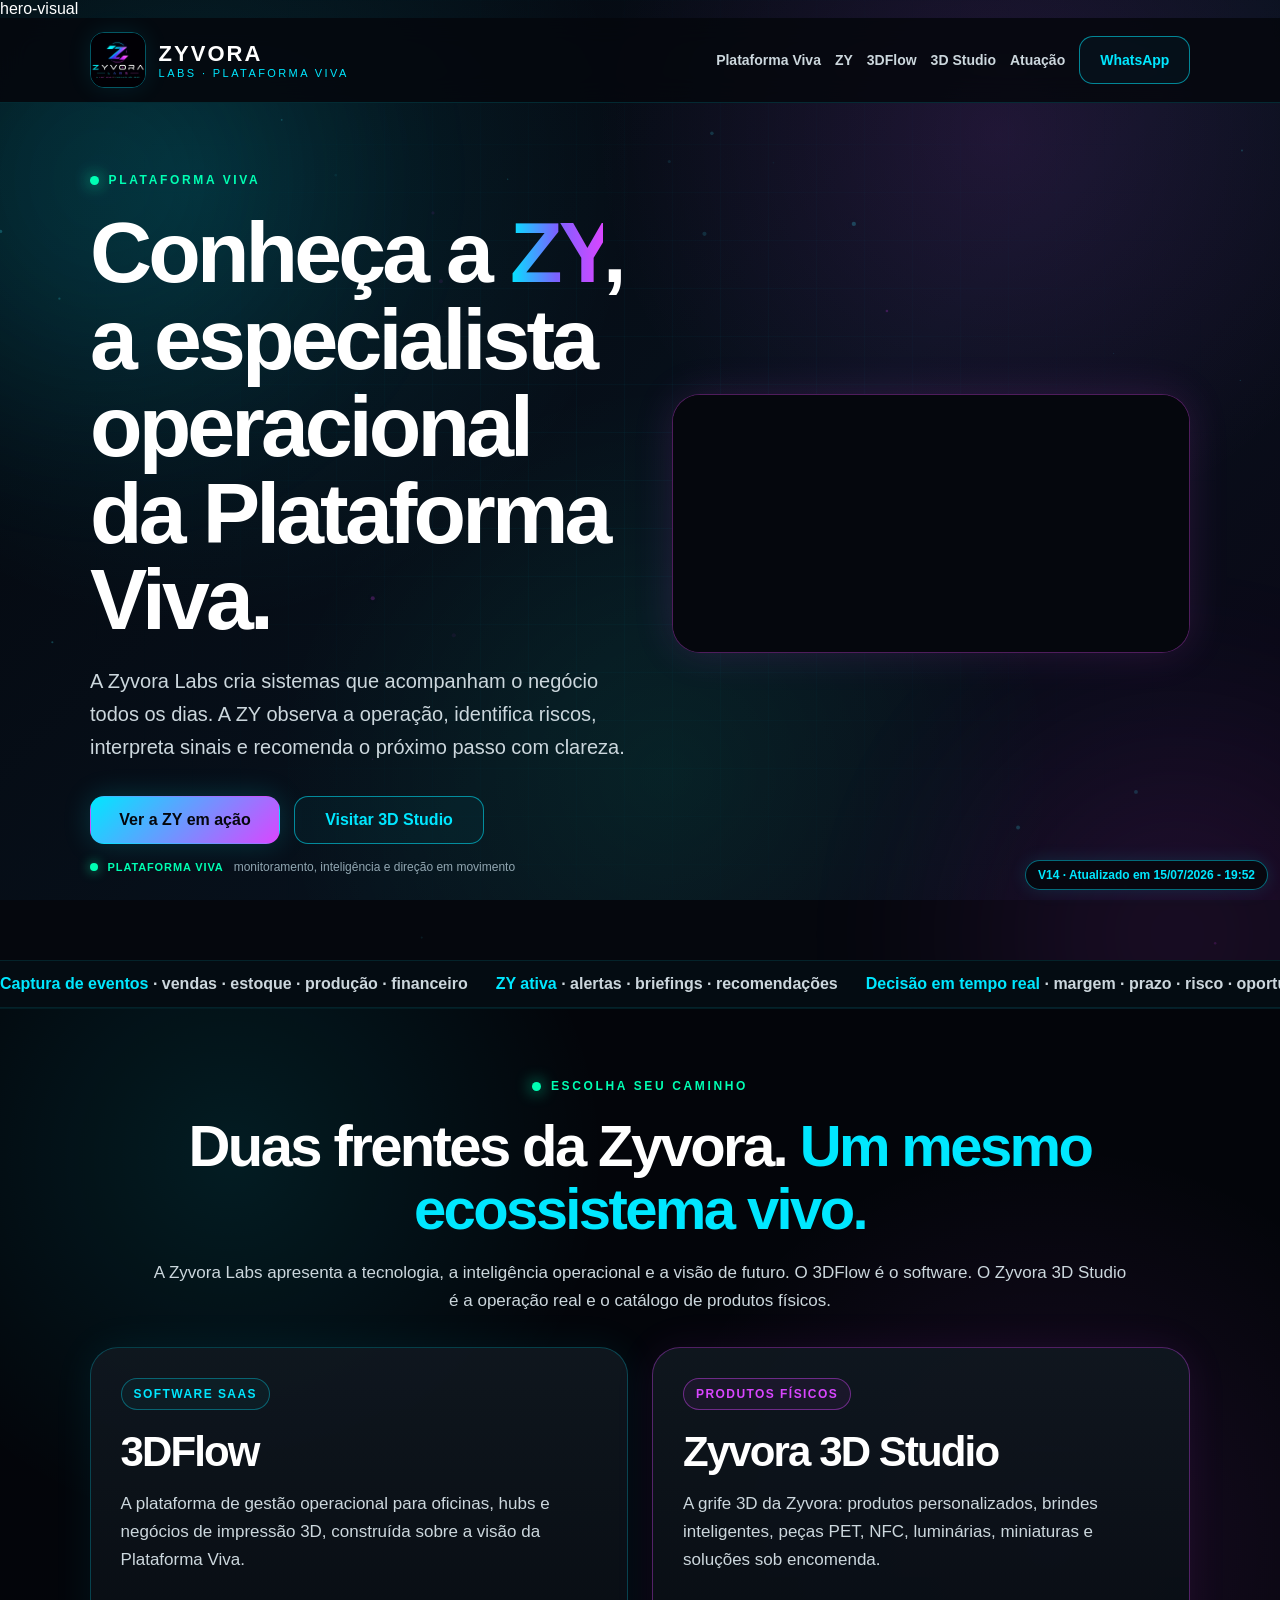
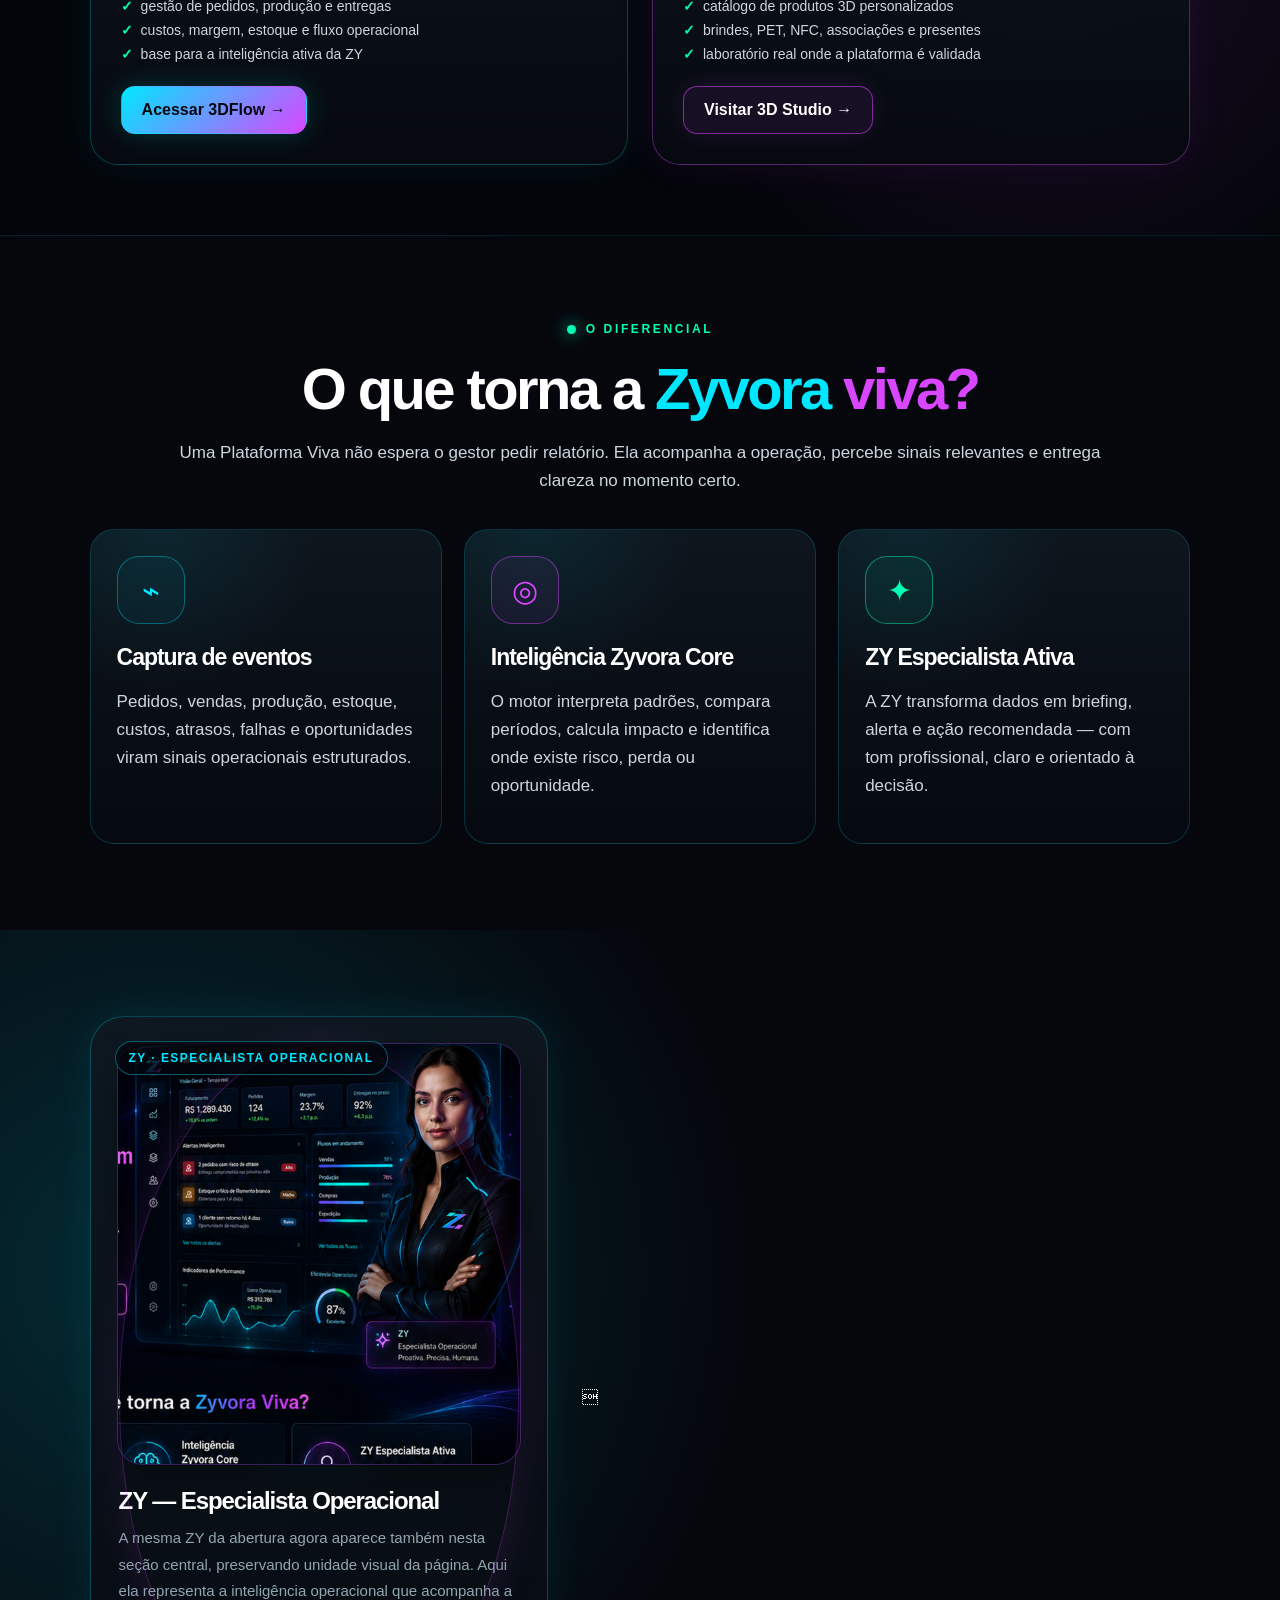
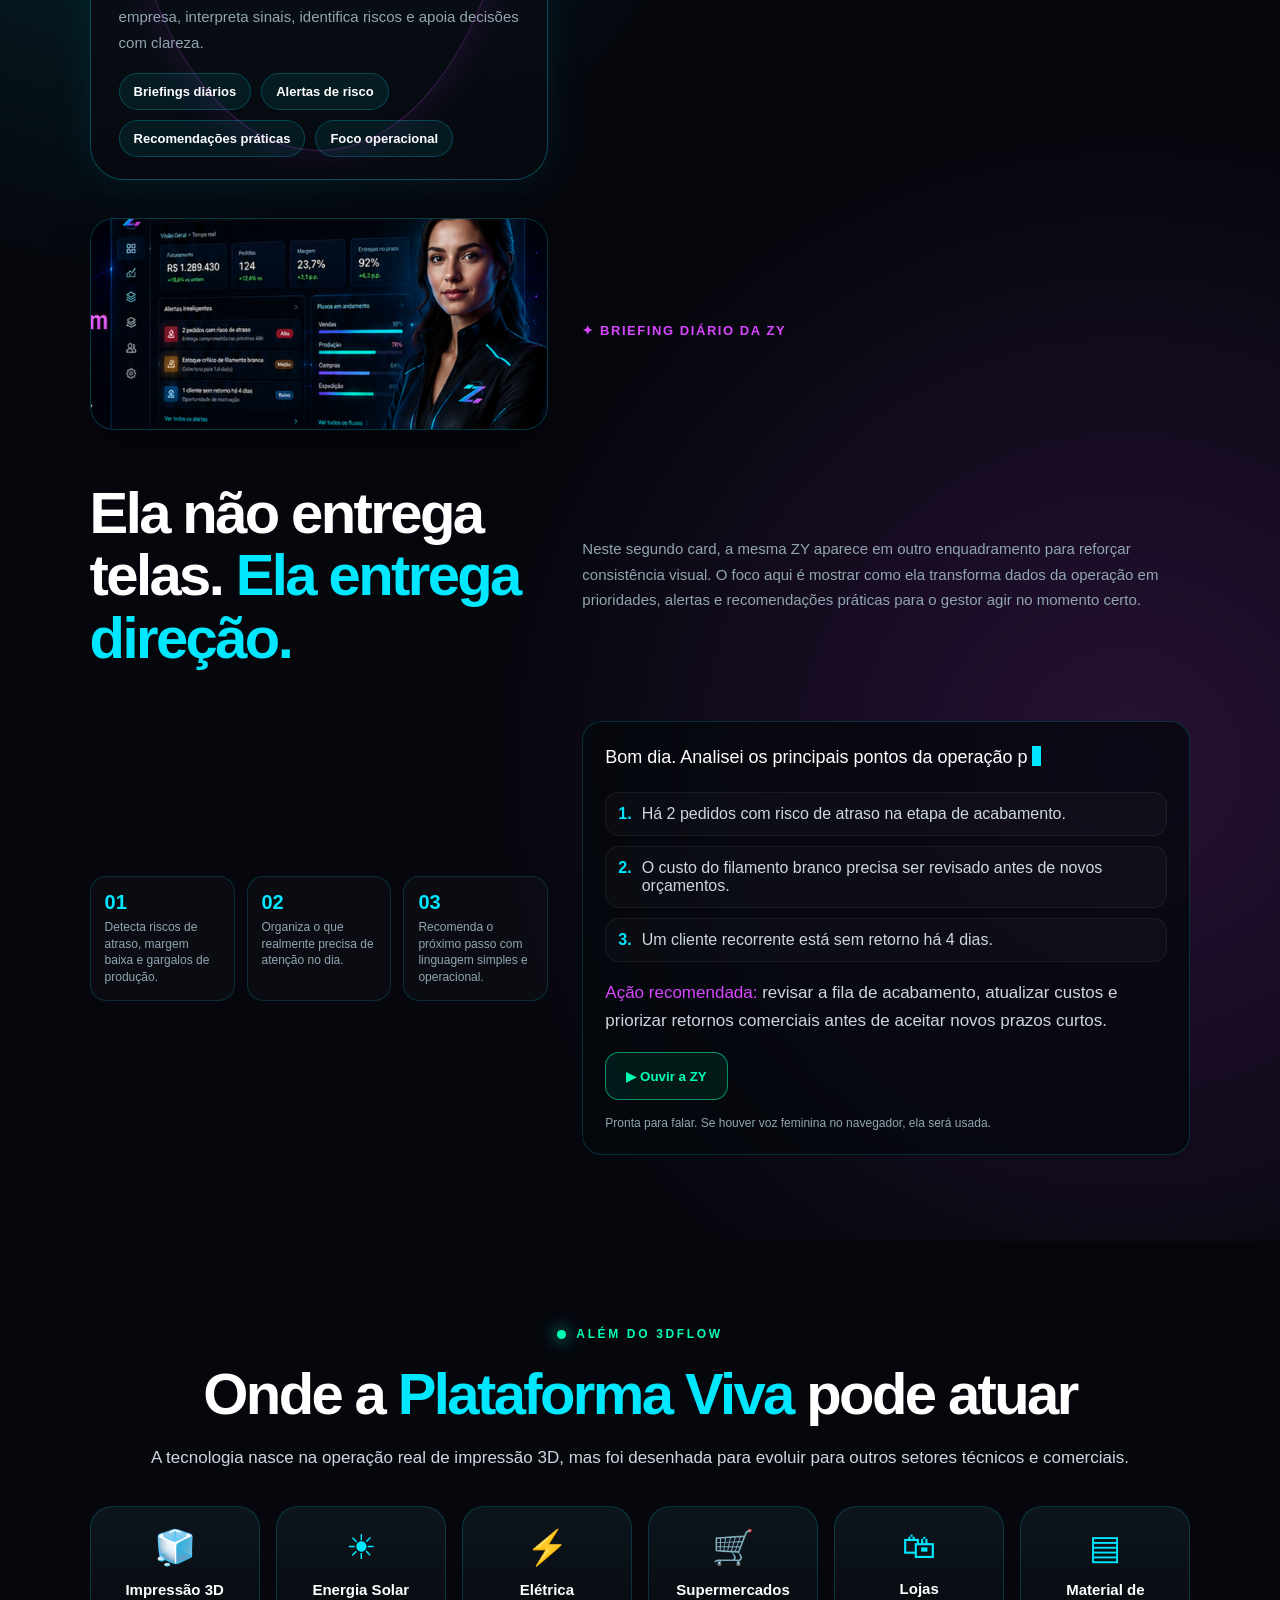
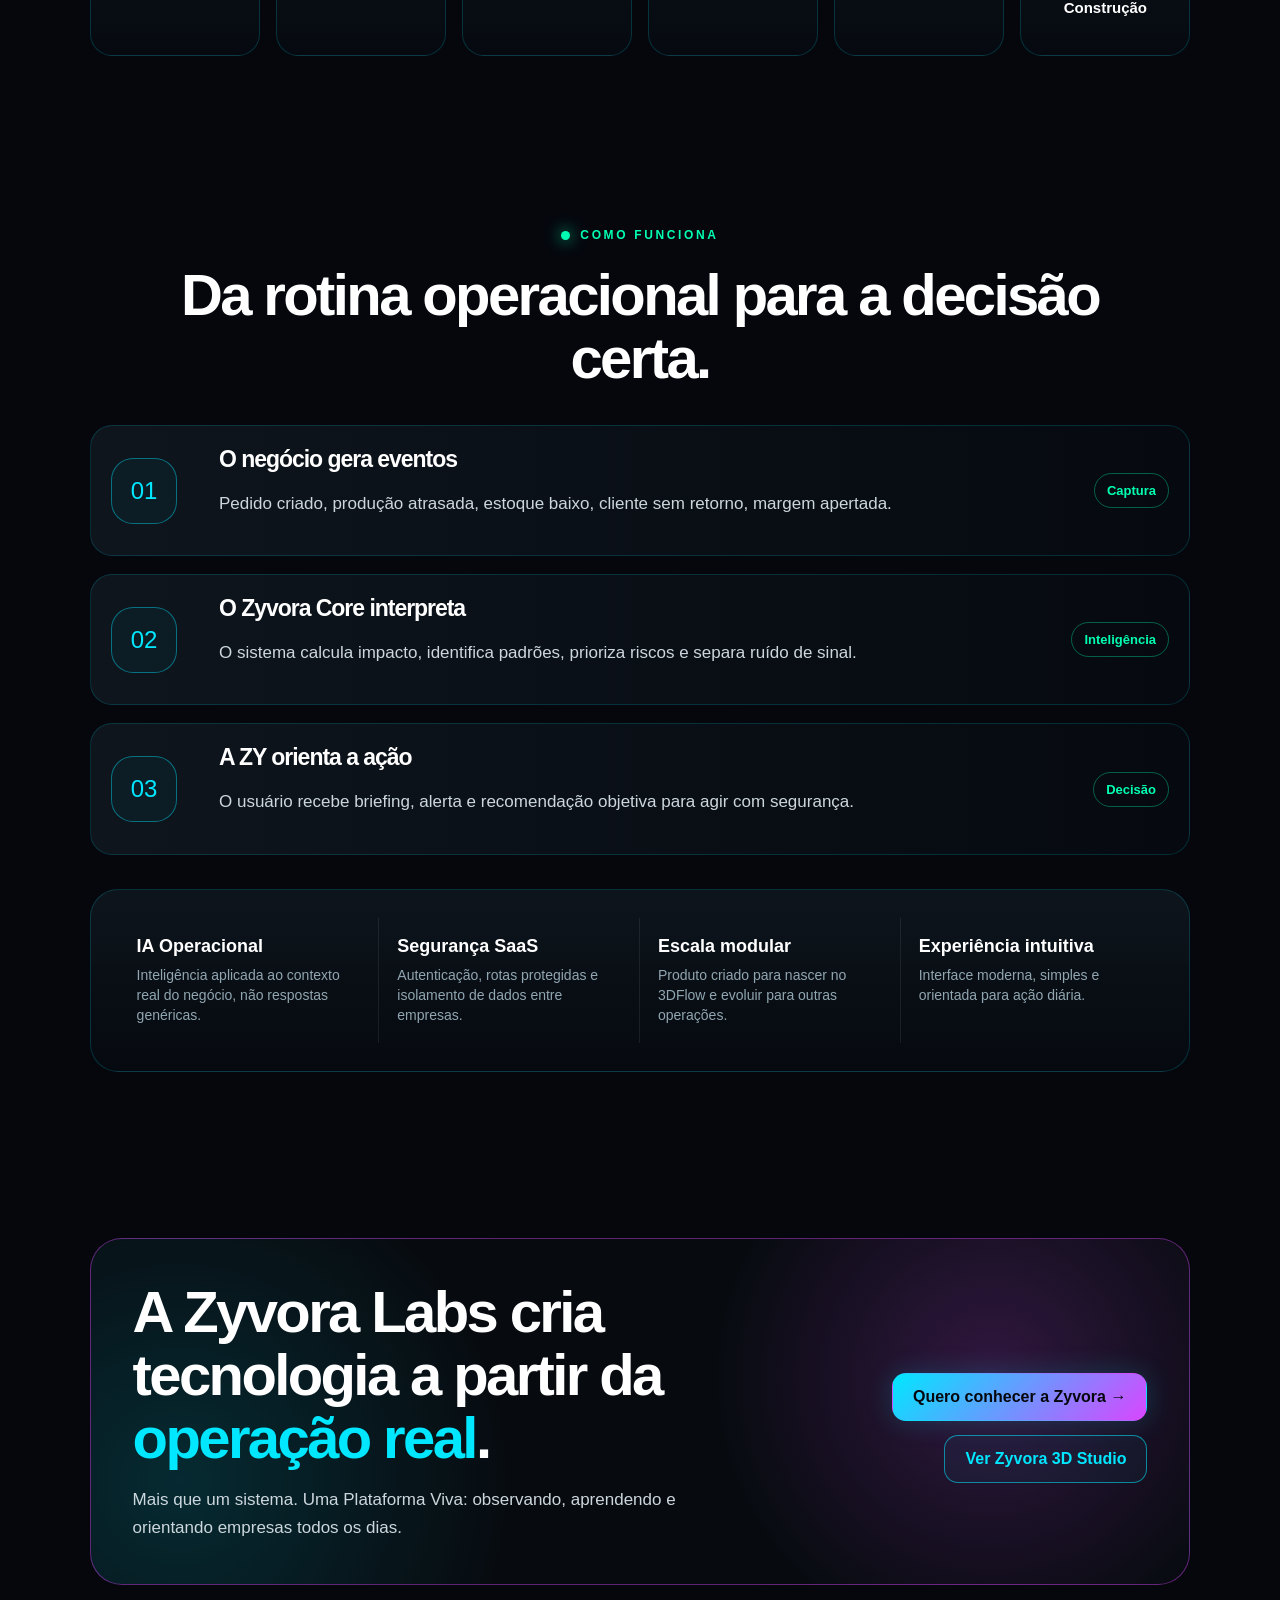
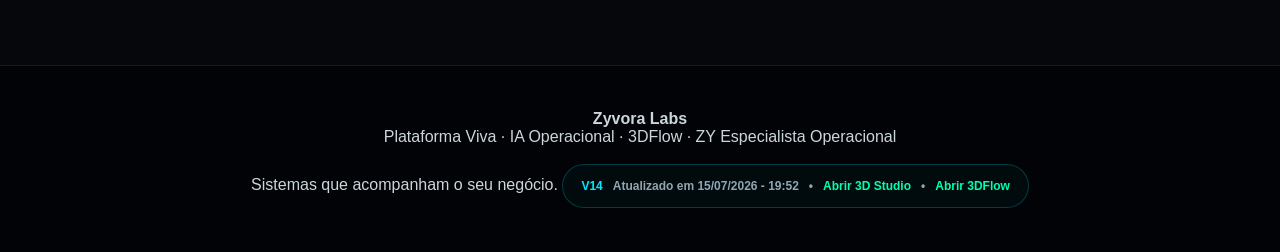
==== commit 10aedbdd: "Add files via upload" ====
--- a/index.html
+++ b/index.html
@@ -1,4 +1,4 @@
-<!-- ZYVORA LABS INDEX V14 | Movimento Vivo + nova imagem ZY aprovada | Atualizado em 15/07/2026 - 19:52 -->
+hero-visual<!-- ZYVORA LABS INDEX V14 | Movimento Vivo + nova imagem ZY aprovada | Atualizado em 15/07/2026 - 19:52 -->
 <!doctype html>
 <html lang="pt-BR">
 <head>
@@ -1569,6 +1569,42 @@
   });
 })();
 </script>
-
+<script>
+document.addEventListener("DOMContentLoaded", function () {
+  const showcase = document.querySelector(".hero-showcase");
+
+  if (!showcase) return;
+
+  showcase.innerHTML = `
+    <div style="
+      position: relative;
+      width: 100%;
+      aspect-ratio: 2 / 1;
+      overflow: hidden;
+      border-radius: 28px;
+      border: 1px solid rgba(217, 70, 239, 0.35);
+      background: #05070d;
+      box-shadow: 0 0 40px rgba(217, 70, 239, 0.14);
+    ">
+      <iframe
+        src="https://www.zyvoralabs.io/dashboard-viva/"
+        title="Dashboard Viva da ZY"
+        loading="eager"
+        allow="autoplay"
+        style="
+          position: absolute;
+          inset: 0;
+          width: 181.82%;
+          height: 181.82%;
+          transform: scale(0.55);
+          transform-origin: top left;
+          border: 0;
+          background: #05070d;
+        ">
+      </iframe>
+    </div>
+  `;
+});
+</script>
 </body>
 </html>
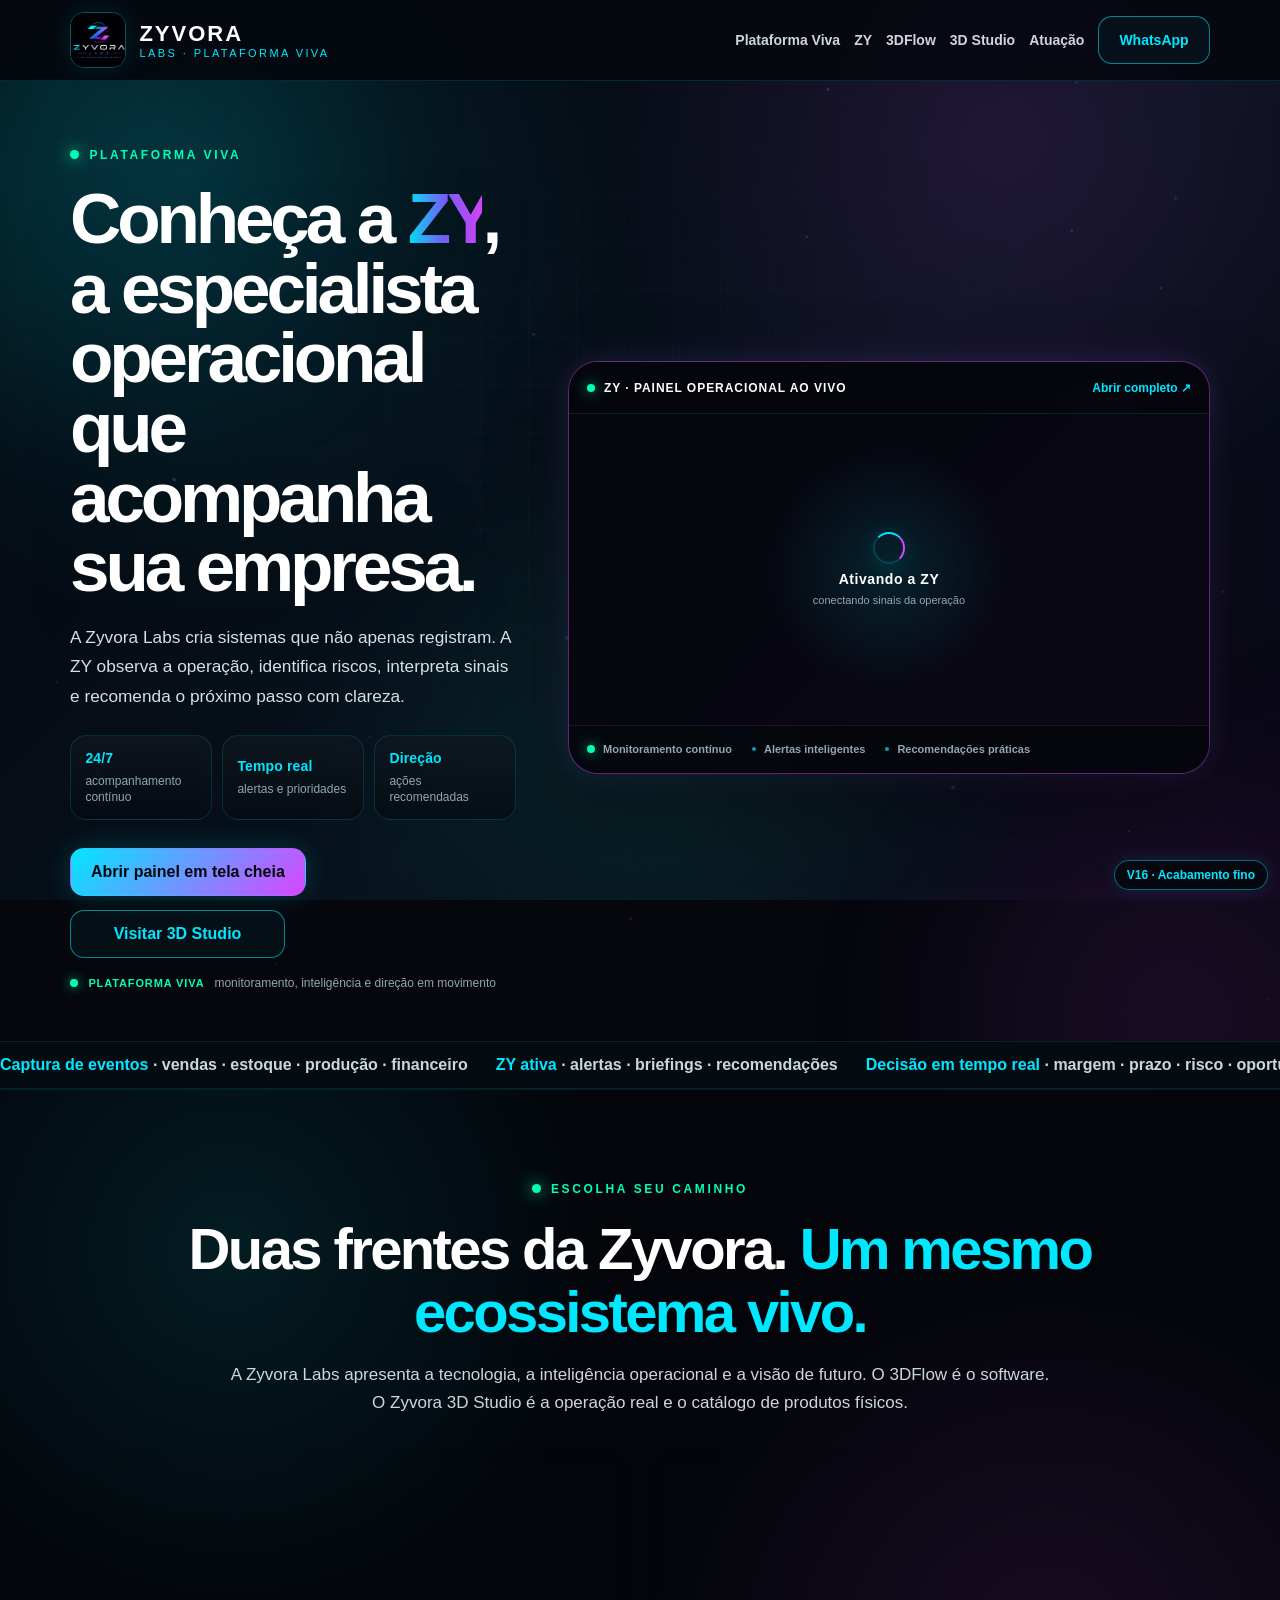
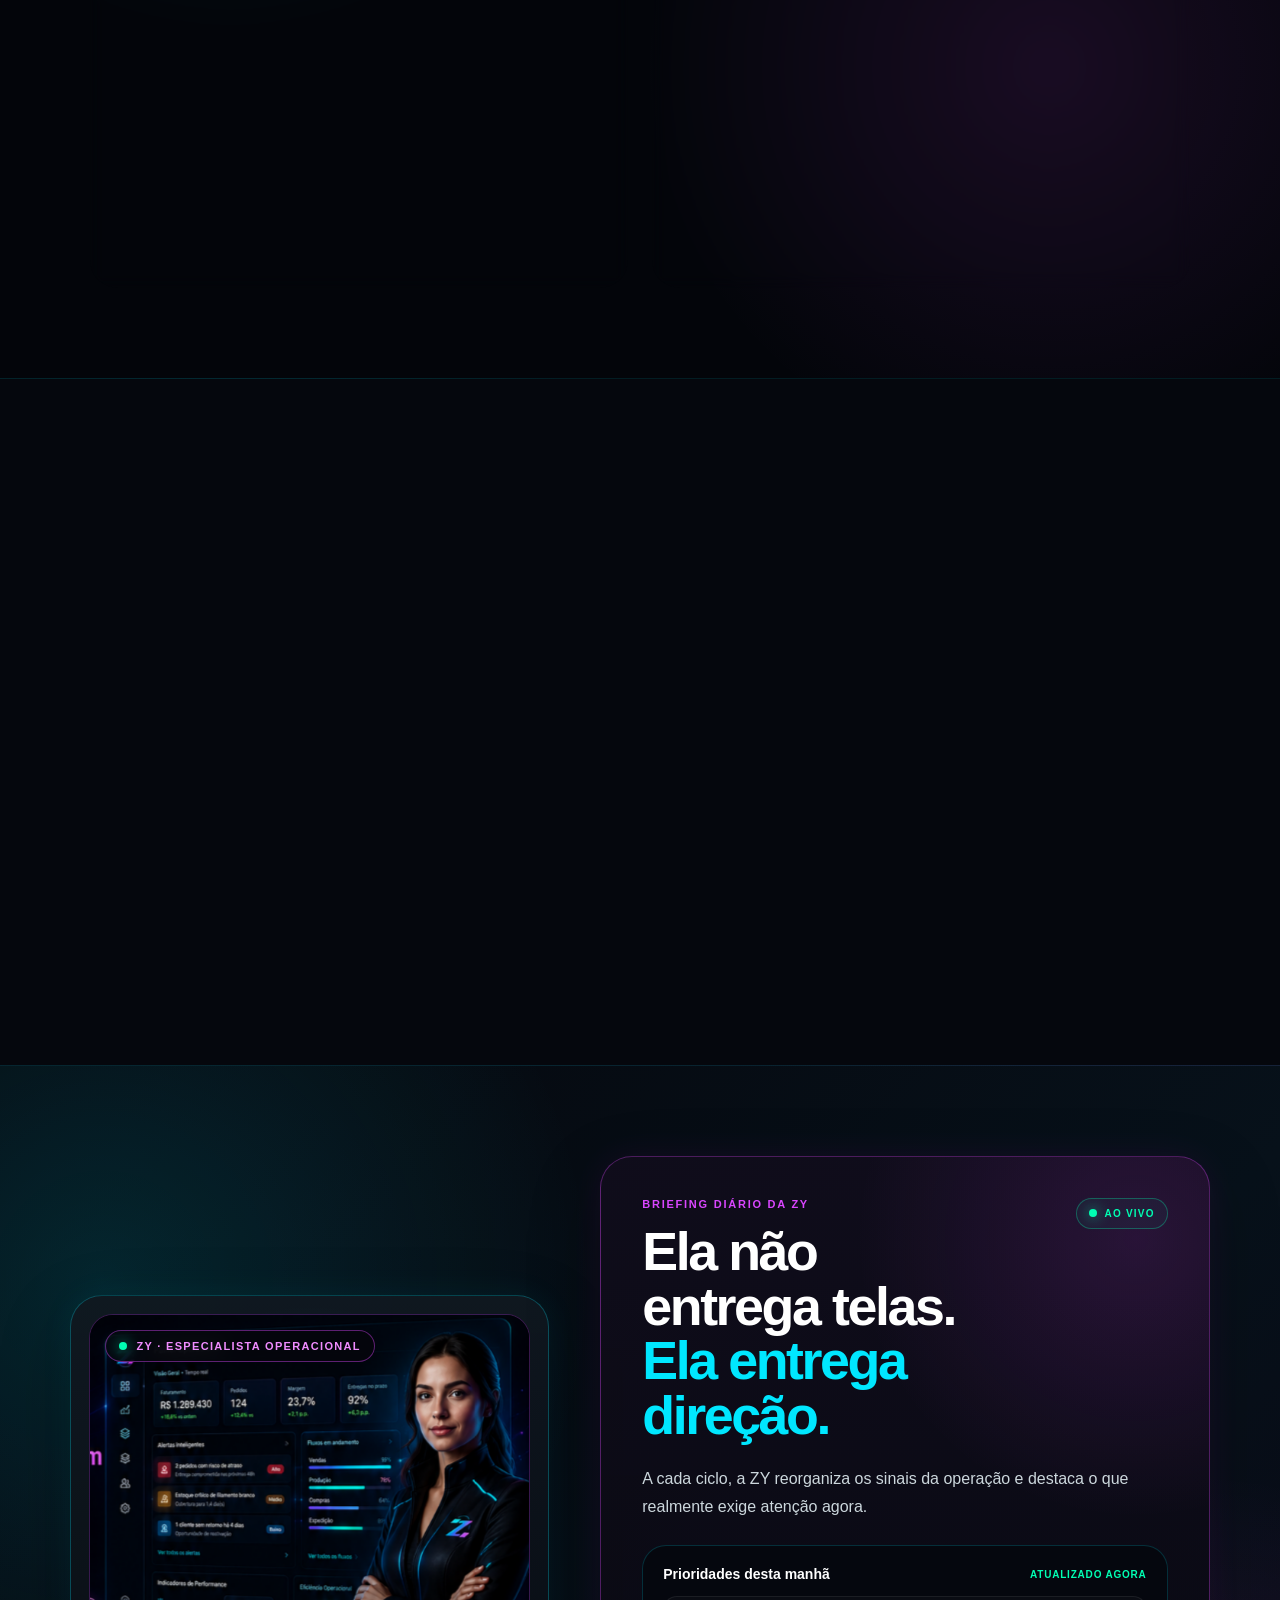
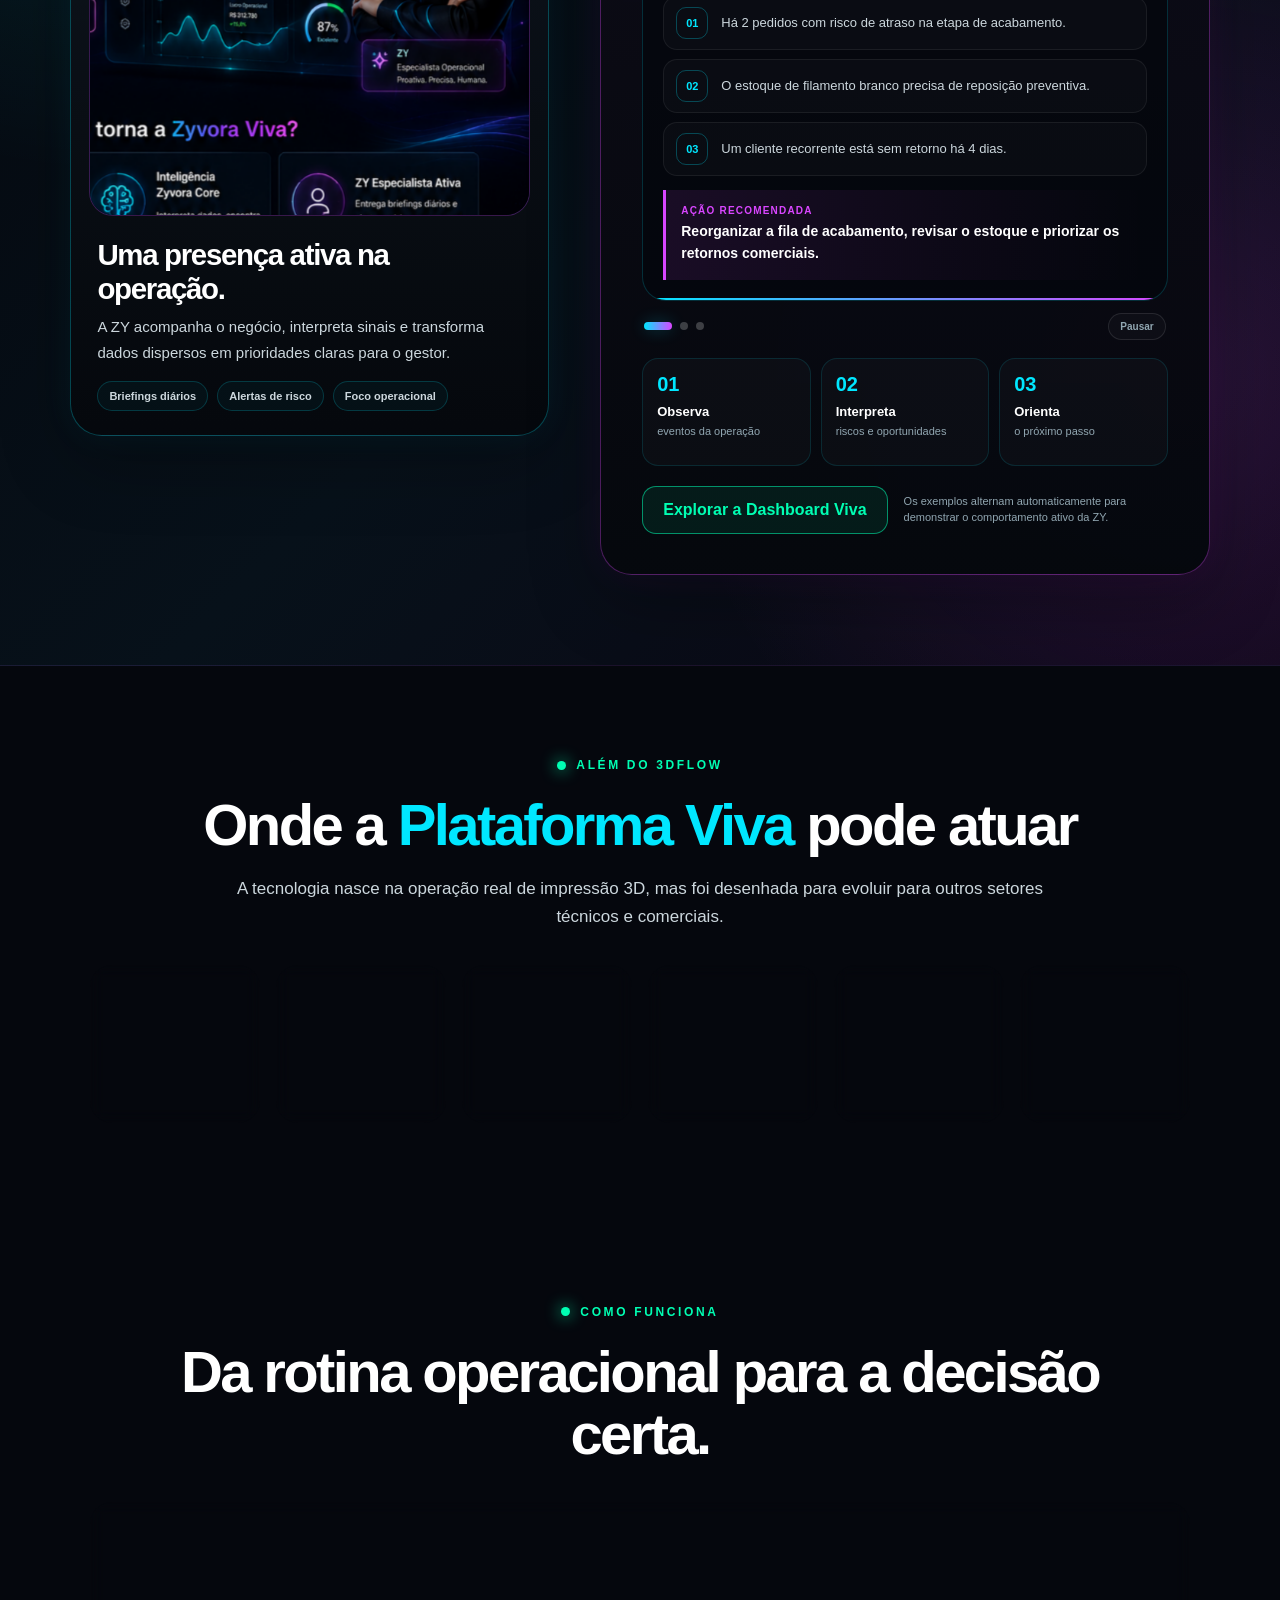
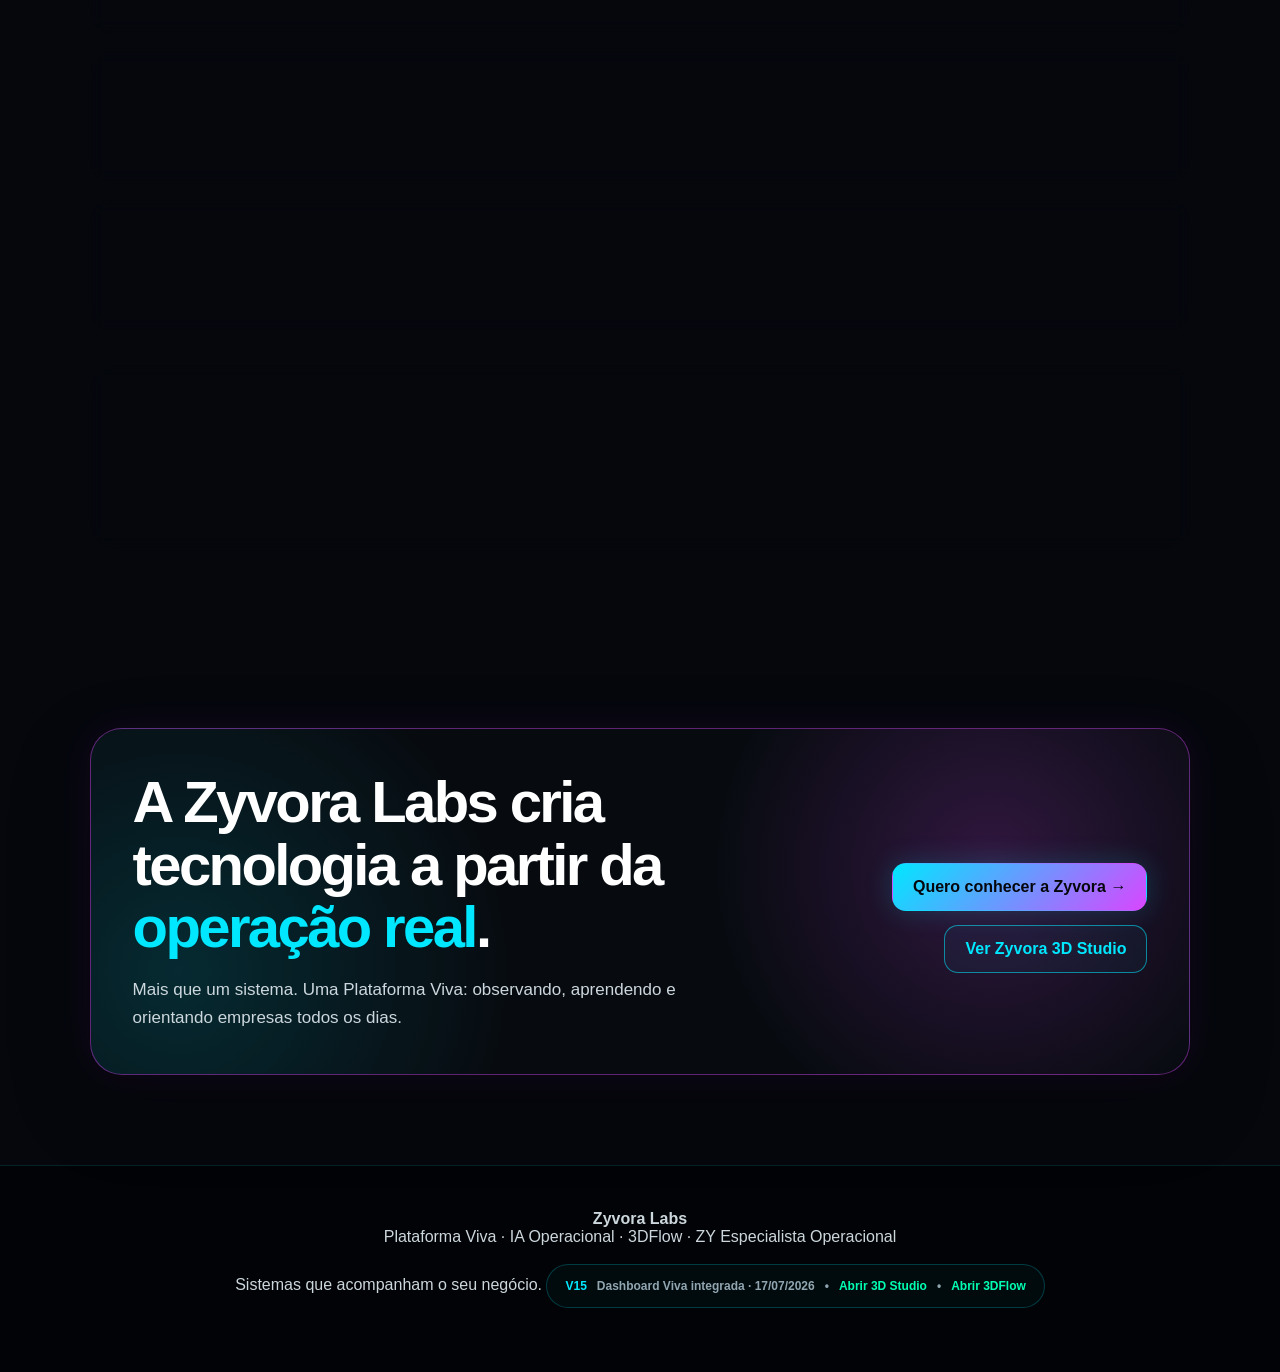
==== commit 105bc880: "Add files via upload" ====
--- a/index.html
+++ b/index.html
@@ -1,5 +1,5 @@
-hero-visual<!-- ZYVORA LABS INDEX V14 | Movimento Vivo + nova imagem ZY aprovada | Atualizado em 15/07/2026 - 19:52 -->
 <!doctype html>
+<!-- ZYVORA LABS INDEX V16 | Acabamento fino, UX responsiva e movimento vivo | Atualizado em 17/07/2026 -->
 <html lang="pt-BR">
 <head>
 <meta charset="utf-8">
@@ -1143,14 +1143,17 @@
 </style>
 </head>
 <body>
-<div class="version-badge">V14 · Atualizado em 15/07/2026 - 19:52</div>
+<div class="version-badge">V16 · Acabamento fino</div>
 
 <header>
   <a class="logo" href="#">
     <img src="Logo Zyvoralabs.jpeg" alt="Logo Zyvora Labs">
     <div><strong>ZYVORA</strong><span>Labs · Plataforma Viva</span></div>
   </a>
-  <nav>
+  <button class="nav-toggle" type="button" aria-expanded="false" aria-controls="mainNav" aria-label="Abrir menu">
+    <span></span><span></span><span></span>
+  </button>
+  <nav id="mainNav">
     <a href="#viva">Plataforma Viva</a>
     <a href="#zy">ZY</a>
     <a href="https://app.zyvoralabs.com.br/" target="_blank">3DFlow</a>
@@ -1161,44 +1164,62 @@
 </header>
 
 <main>
-<section class="hero">
+
+<section class="hero" id="topo">
   <canvas id="zy-live-canvas" aria-hidden="true"></canvas>
+
   <div class="hero-copy reveal">
     <div class="eyebrow">Plataforma Viva</div>
-    <h1>Conheça a <span class="hero-title-gradient">ZY</span>, a especialista operacional da Plataforma Viva.</h1>
-    <p>A Zyvora Labs cria sistemas que acompanham o negócio todos os dias. A ZY observa a operação, identifica riscos, interpreta sinais e recomenda o próximo passo com clareza.</p>
+    <h1>Conheça a <span class="hero-title-gradient">ZY</span>, a especialista operacional que acompanha sua empresa.</h1>
+    <p>A Zyvora Labs cria sistemas que não apenas registram. A ZY observa a operação, identifica riscos, interpreta sinais e recomenda o próximo passo com clareza.</p>
+
+    <div class="hero-proof" aria-label="Principais capacidades da Plataforma Viva">
+      <span><b>24/7</b> acompanhamento contínuo</span>
+      <span><b>Tempo real</b> alertas e prioridades</span>
+      <span><b>Direção</b> ações recomendadas</span>
+    </div>
+
     <div class="buttons">
-      <a class="btn" href="/dashboard-viva/">Ver a ZY em ação</a>
-      <a class="btn secondary" href="catalogo-3d-studio.html?v=1500">Visitar 3D Studio</a>
+      <a class="btn" href="/dashboard-viva/" target="_blank" rel="noopener">Abrir painel em tela cheia</a>
+      <a class="btn secondary" href="catalogo-3d-studio.html?v=1600">Visitar 3D Studio</a>
     </div>
-    <div class="note"></div>
 
     <div class="motion-status">
       <i></i>
       <strong>Plataforma Viva</strong>
       <span>monitoramento, inteligência e direção em movimento</span>
     </div>
-
   </div>
 
   <div class="hero-showcase reveal">
-    <div class="hero-zy-card">
-      <div class="hero-zy-badge">ZY · Especialista Operacional</div>
-      <div class="hero-zy-image">
-        <img src="[data-uri]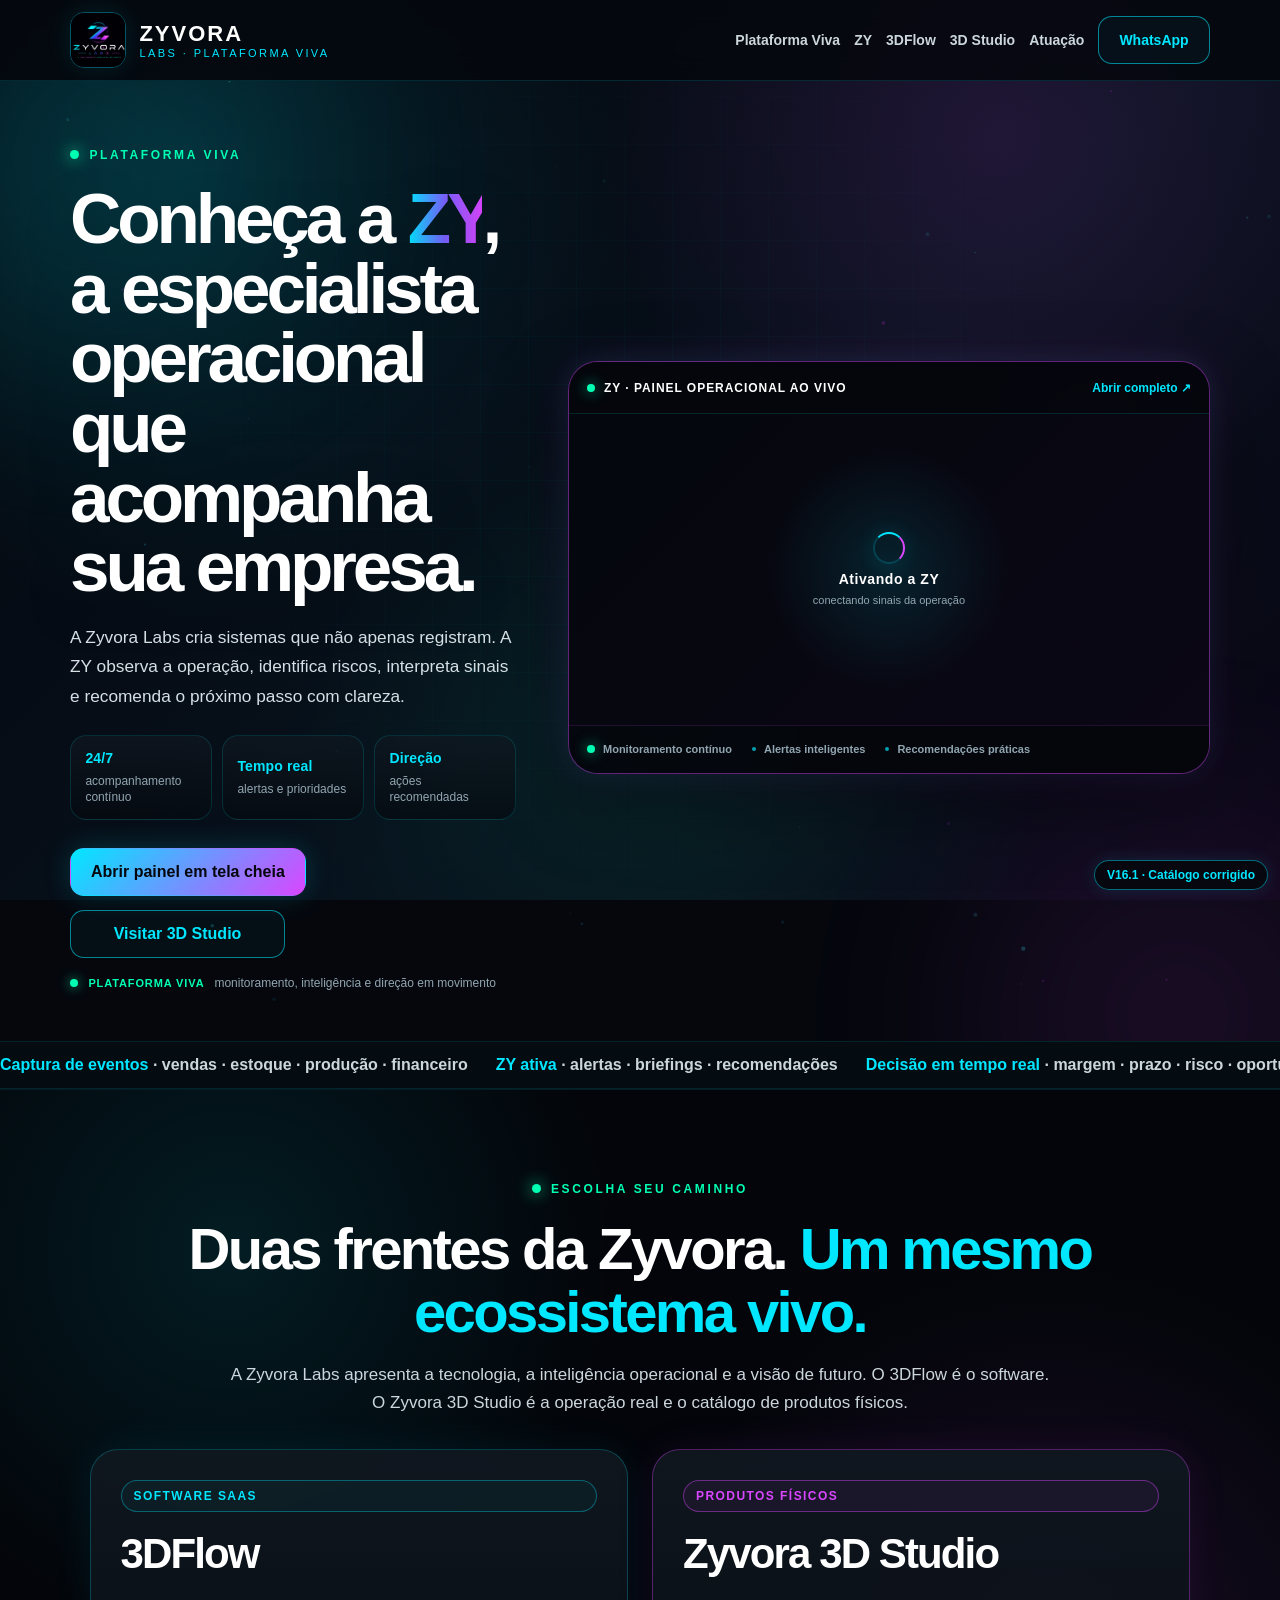
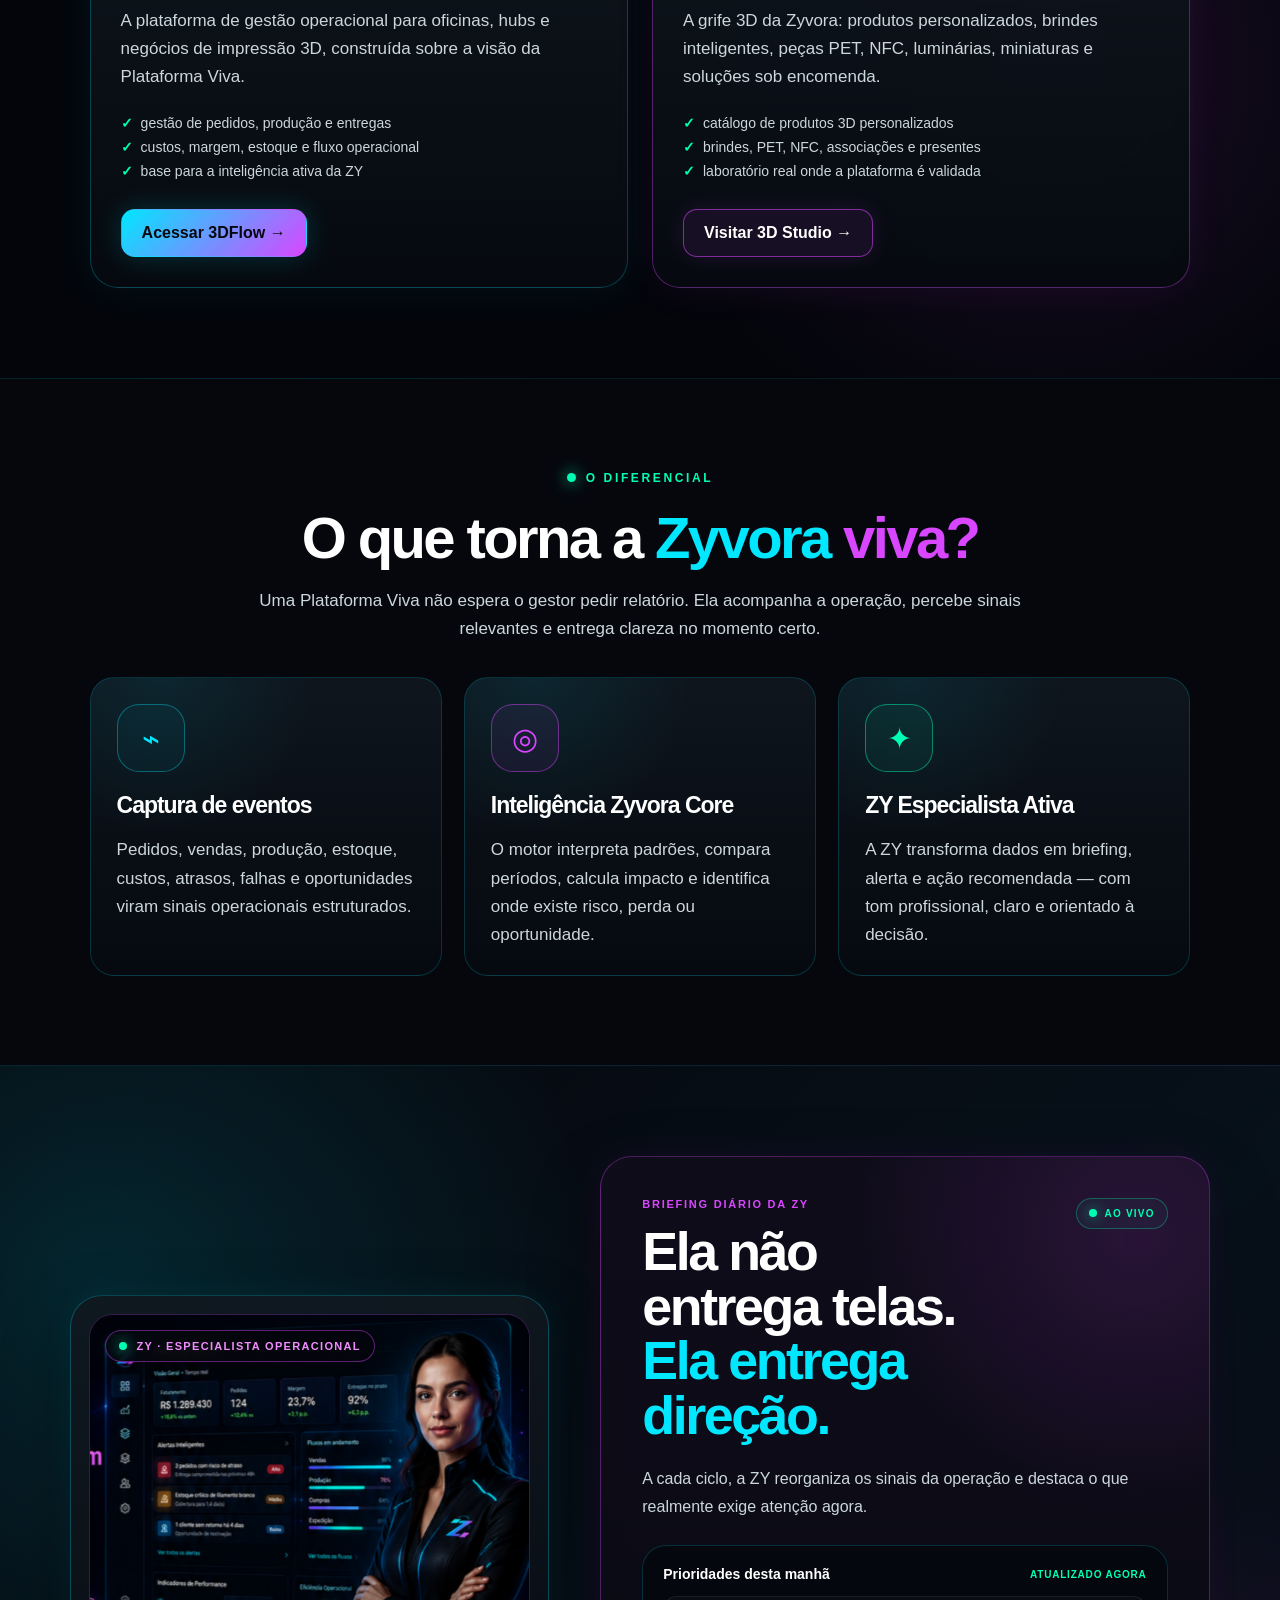
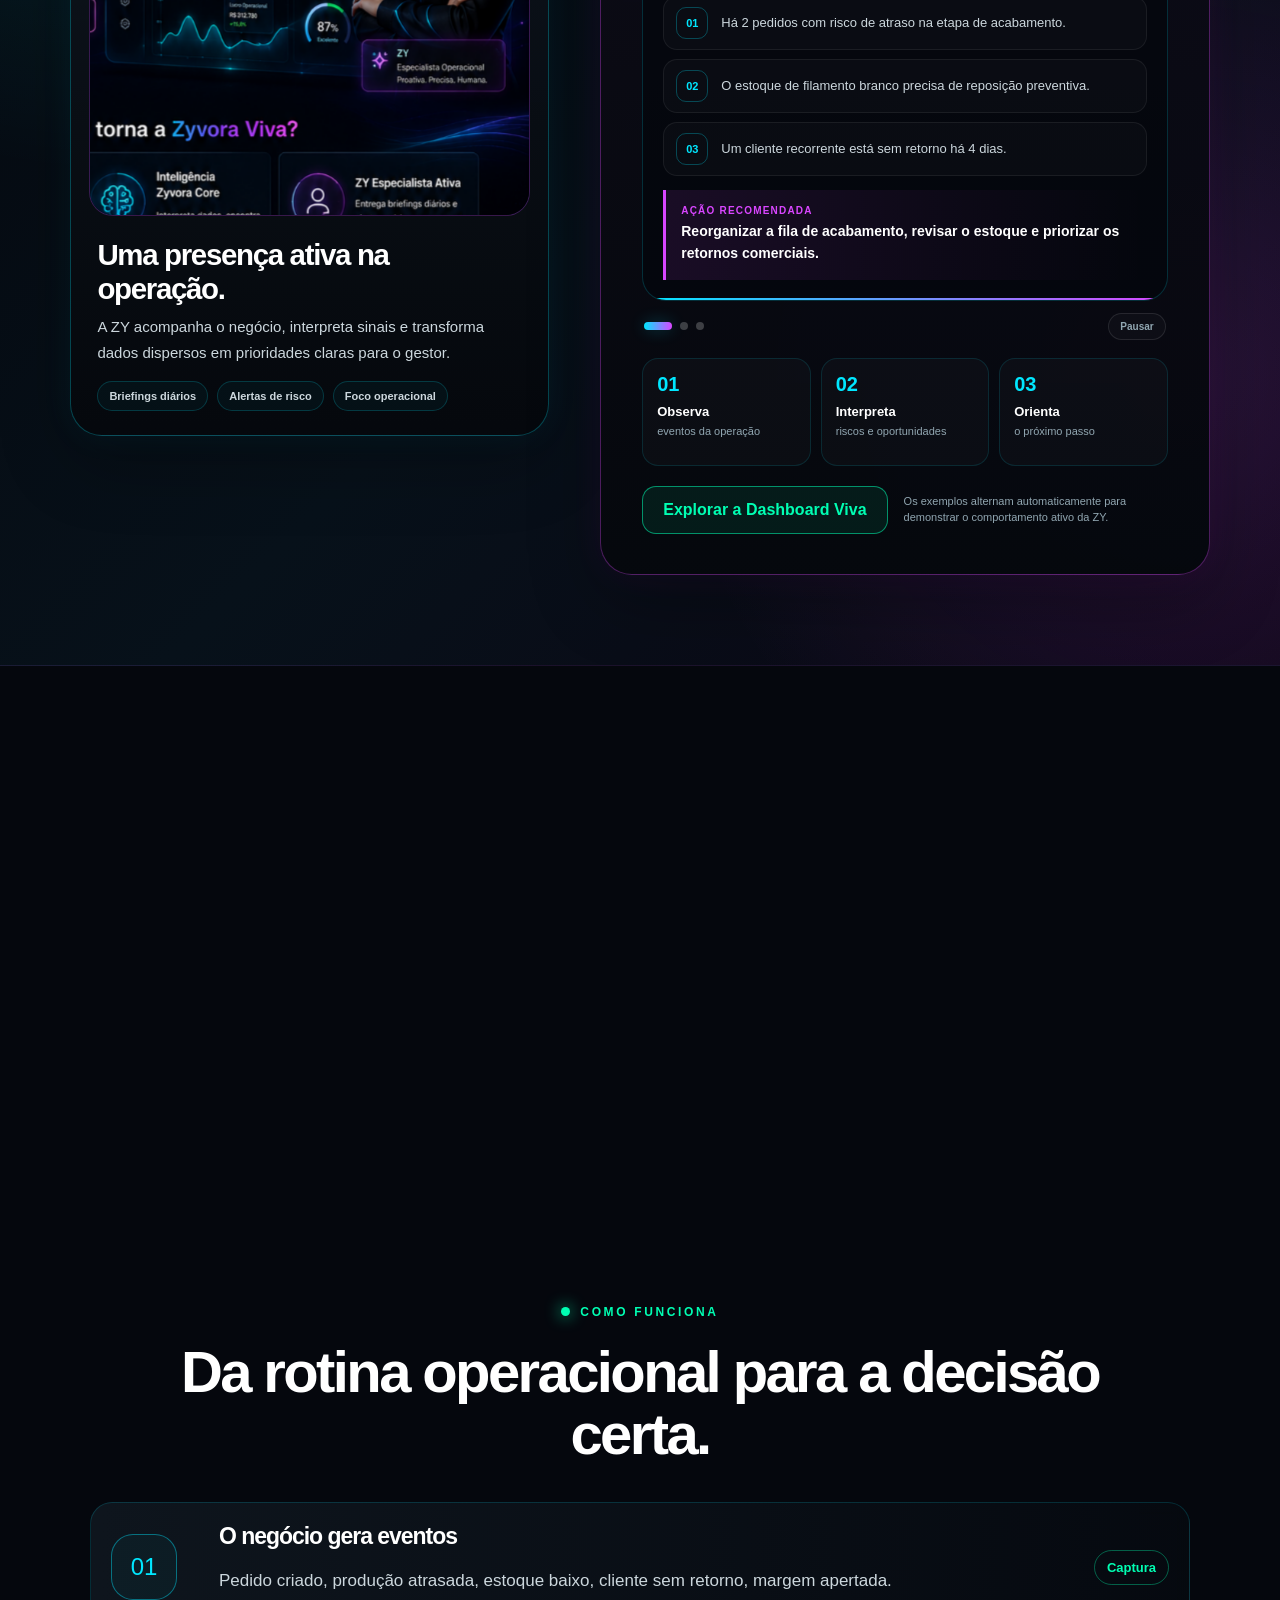
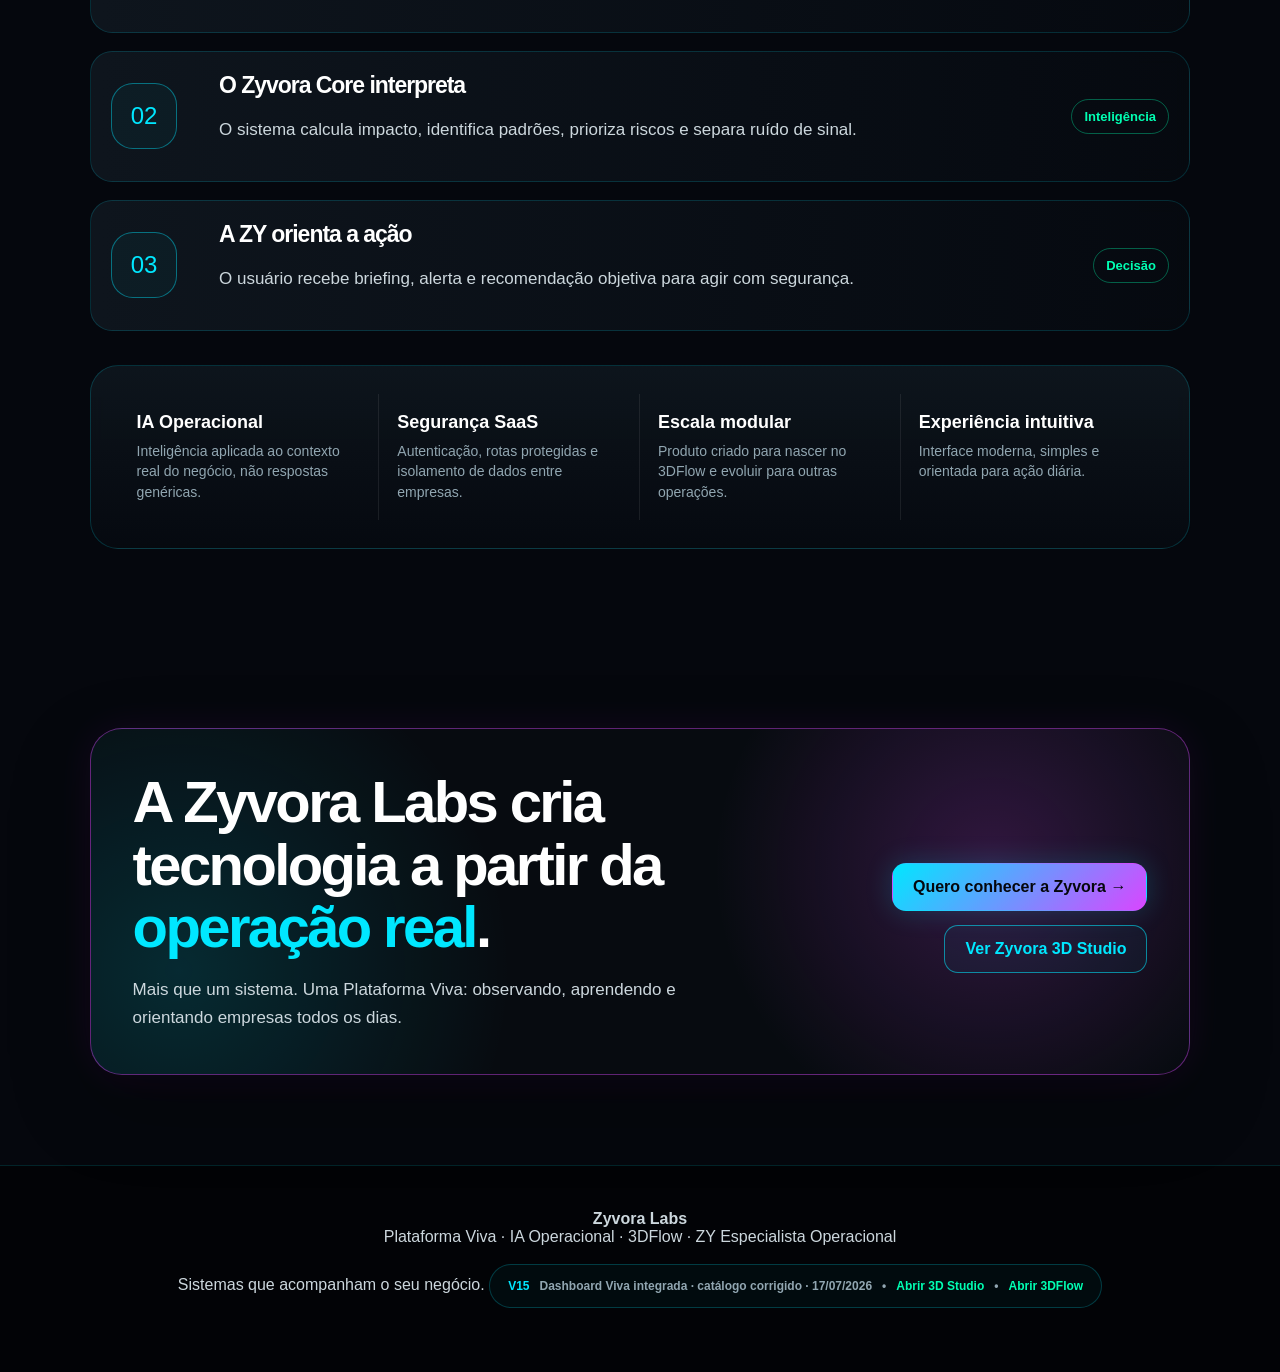
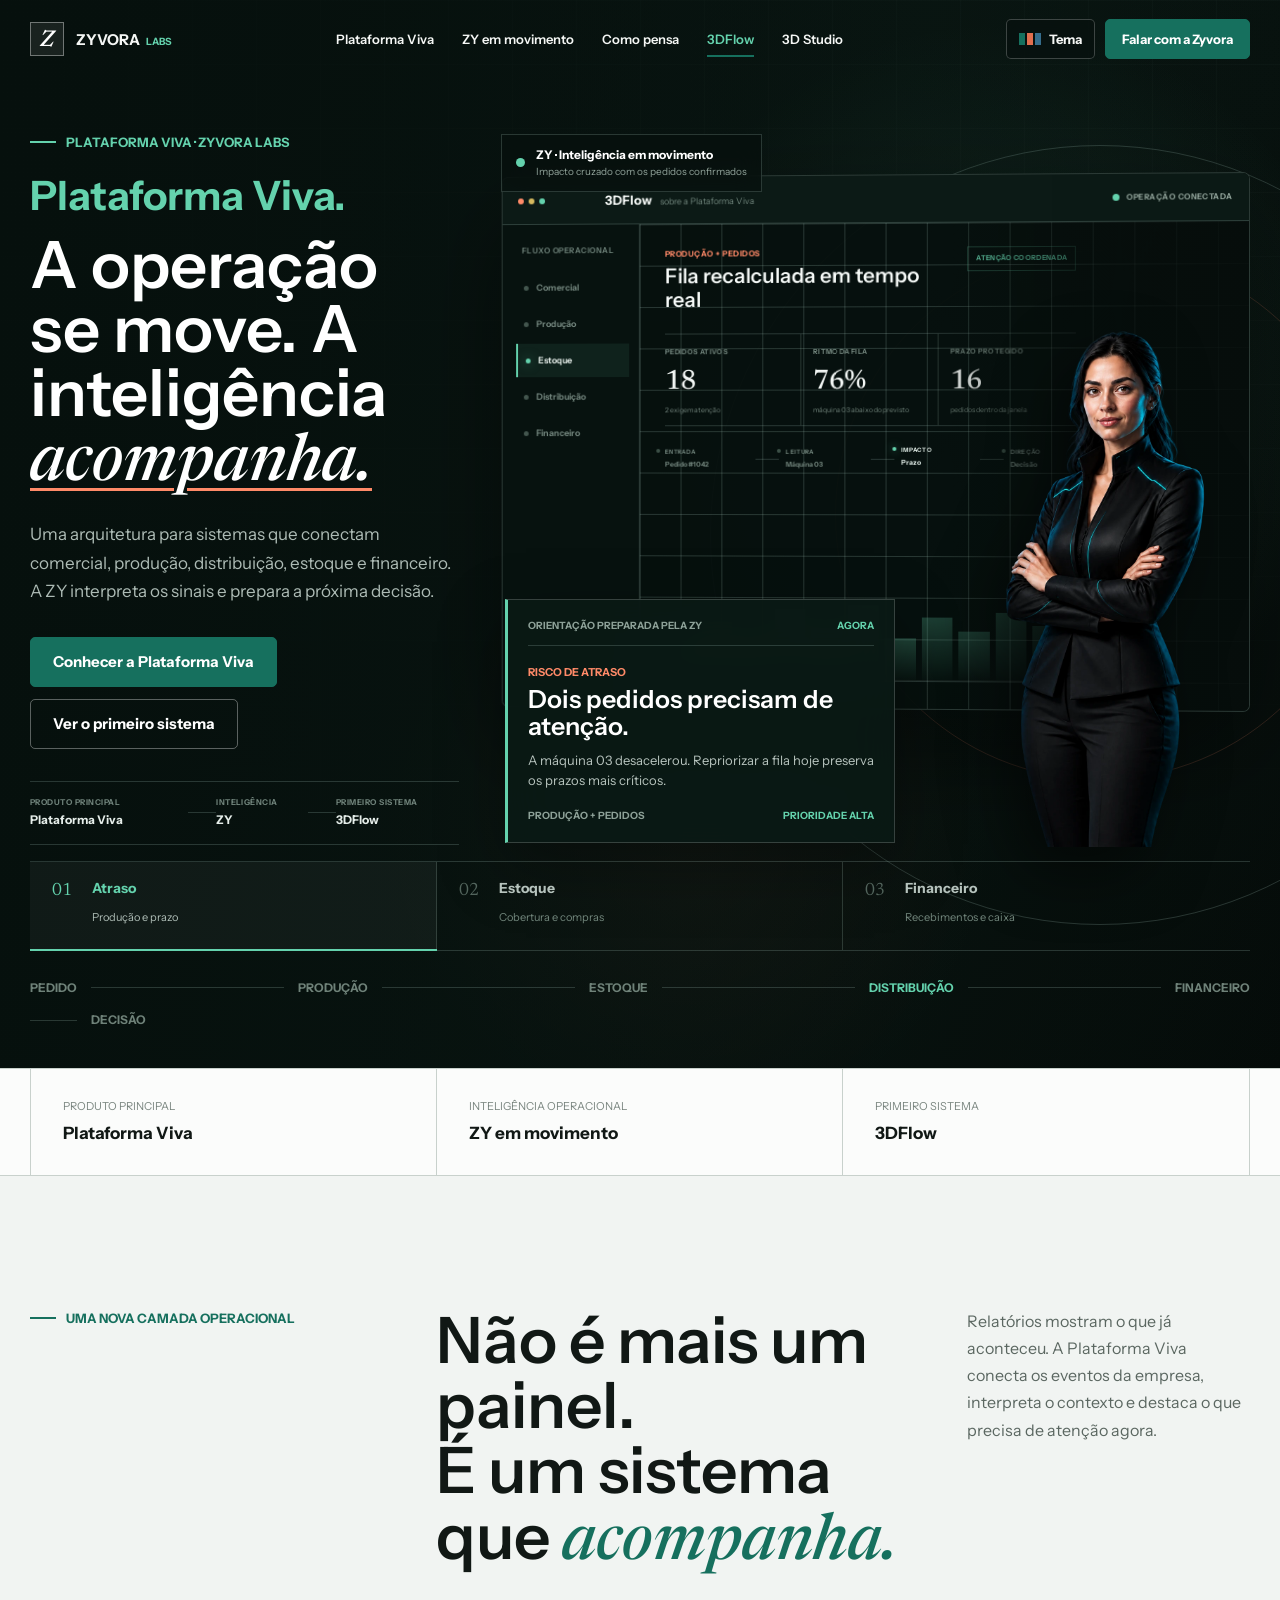
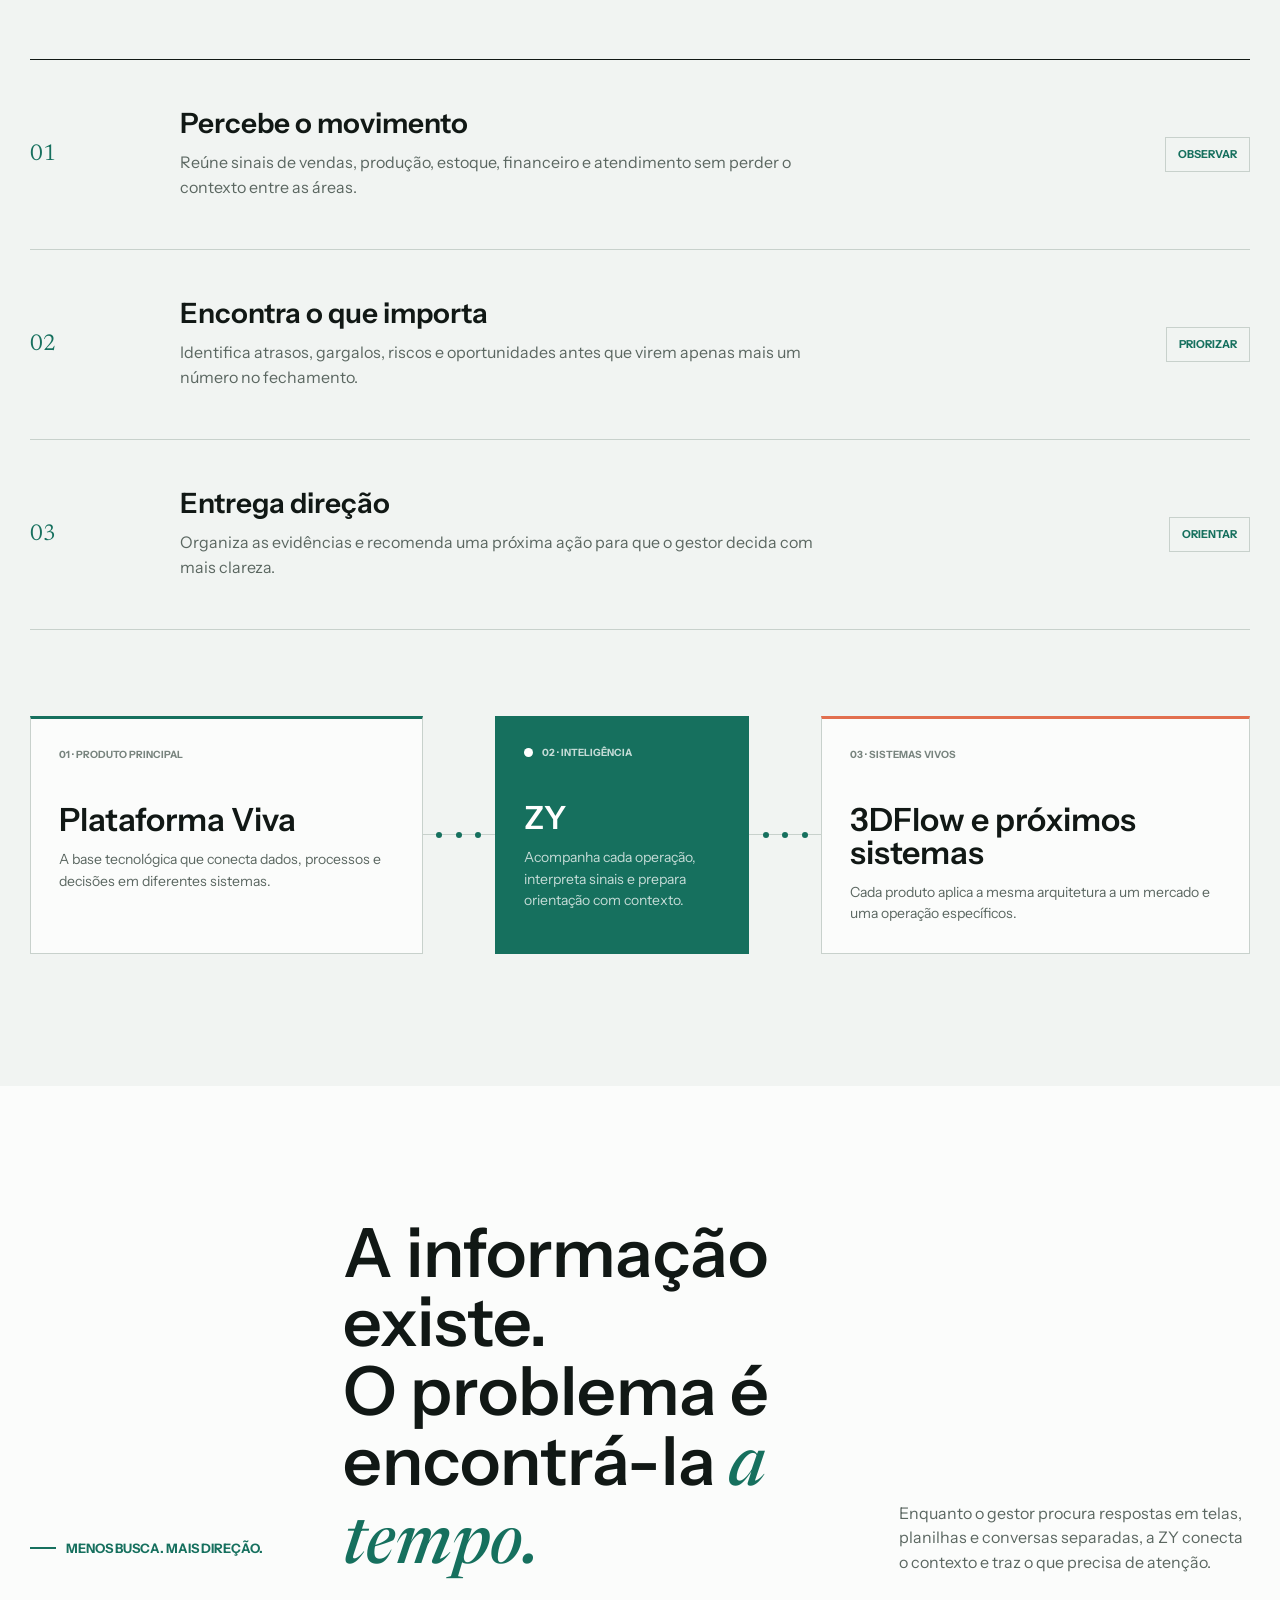
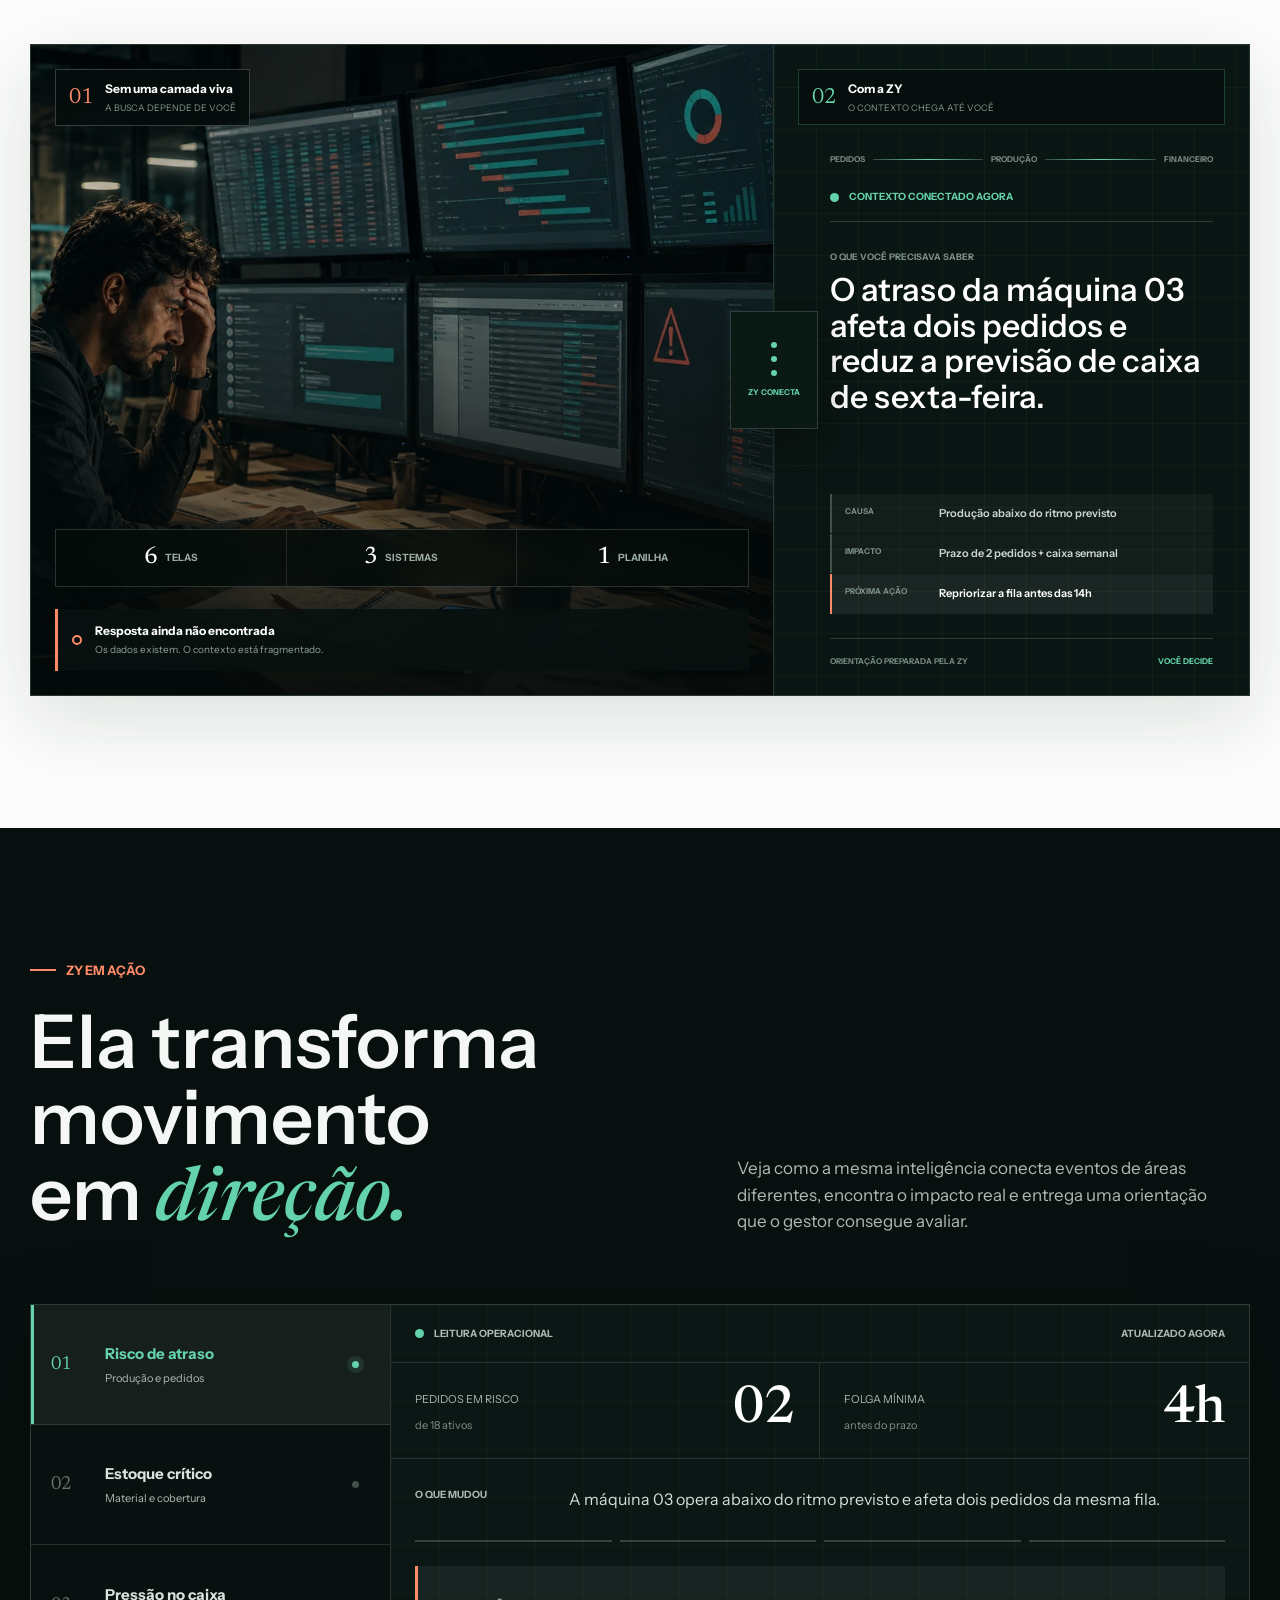
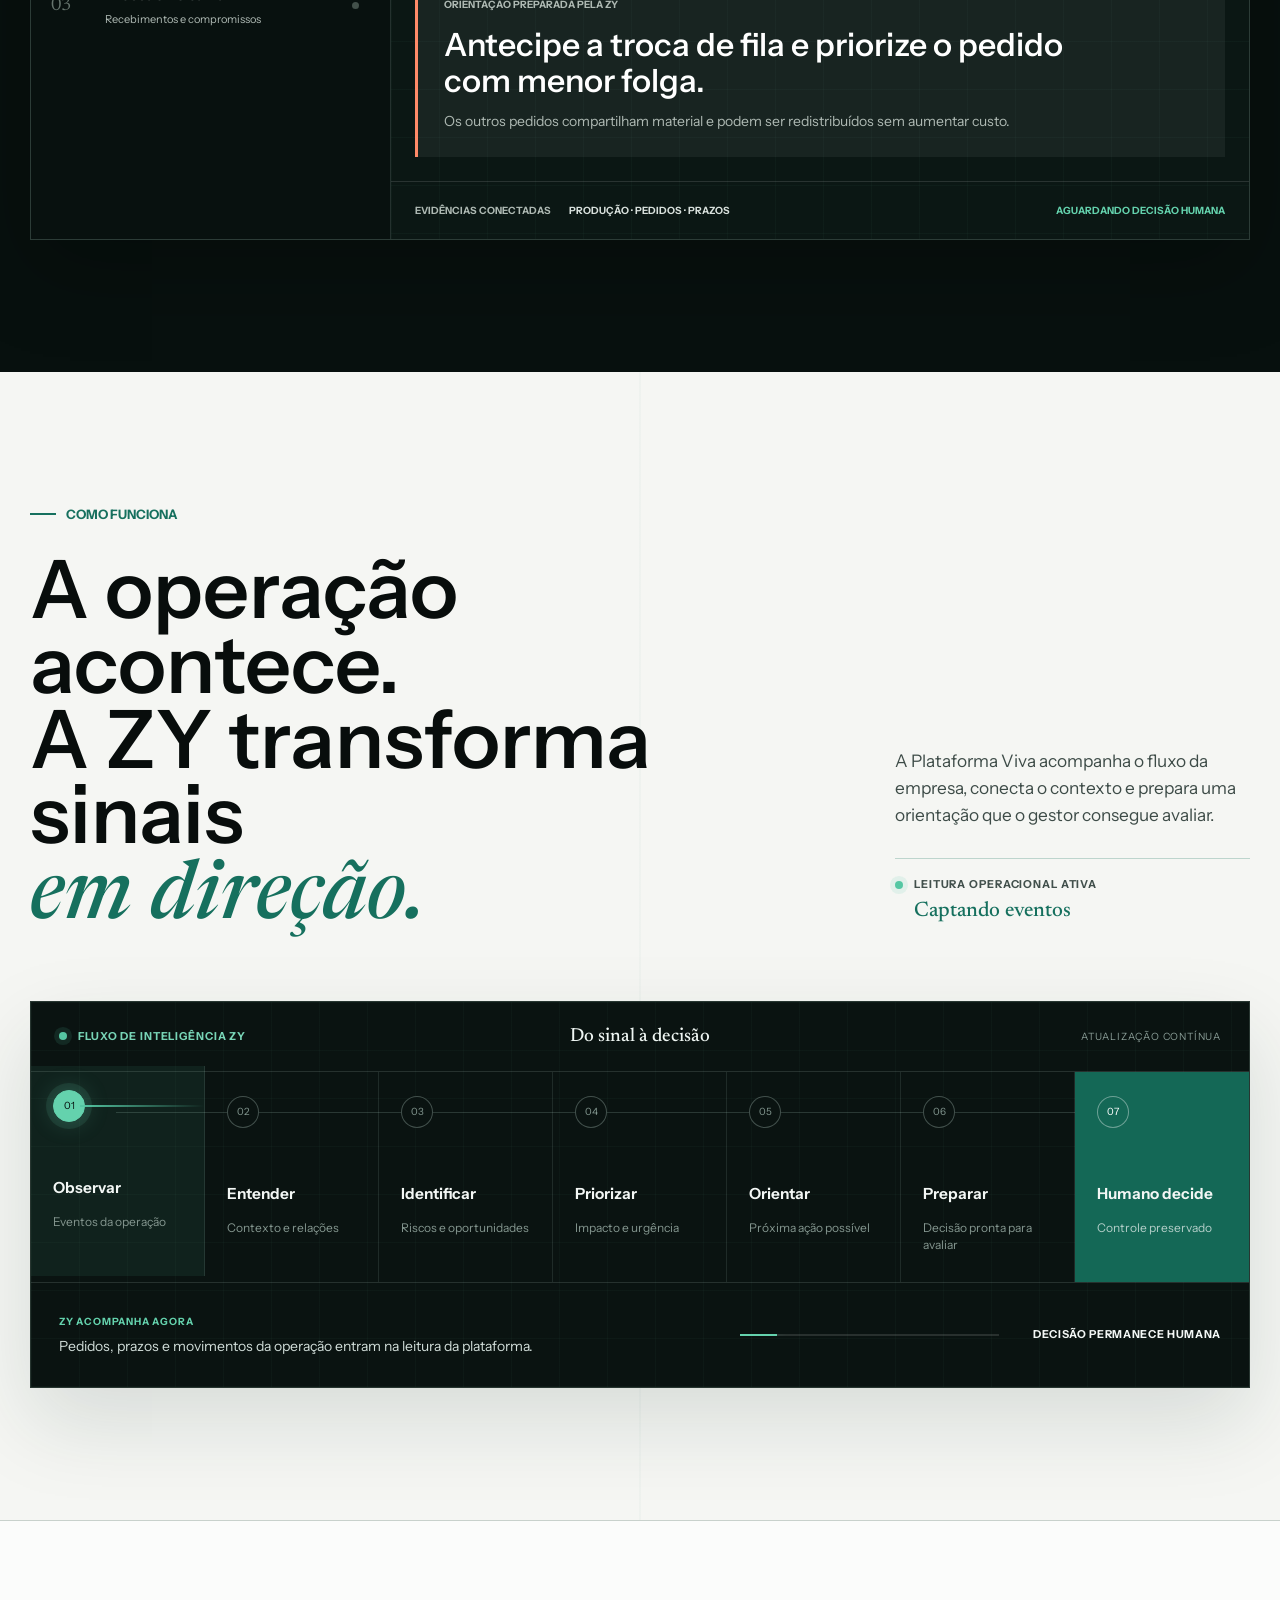
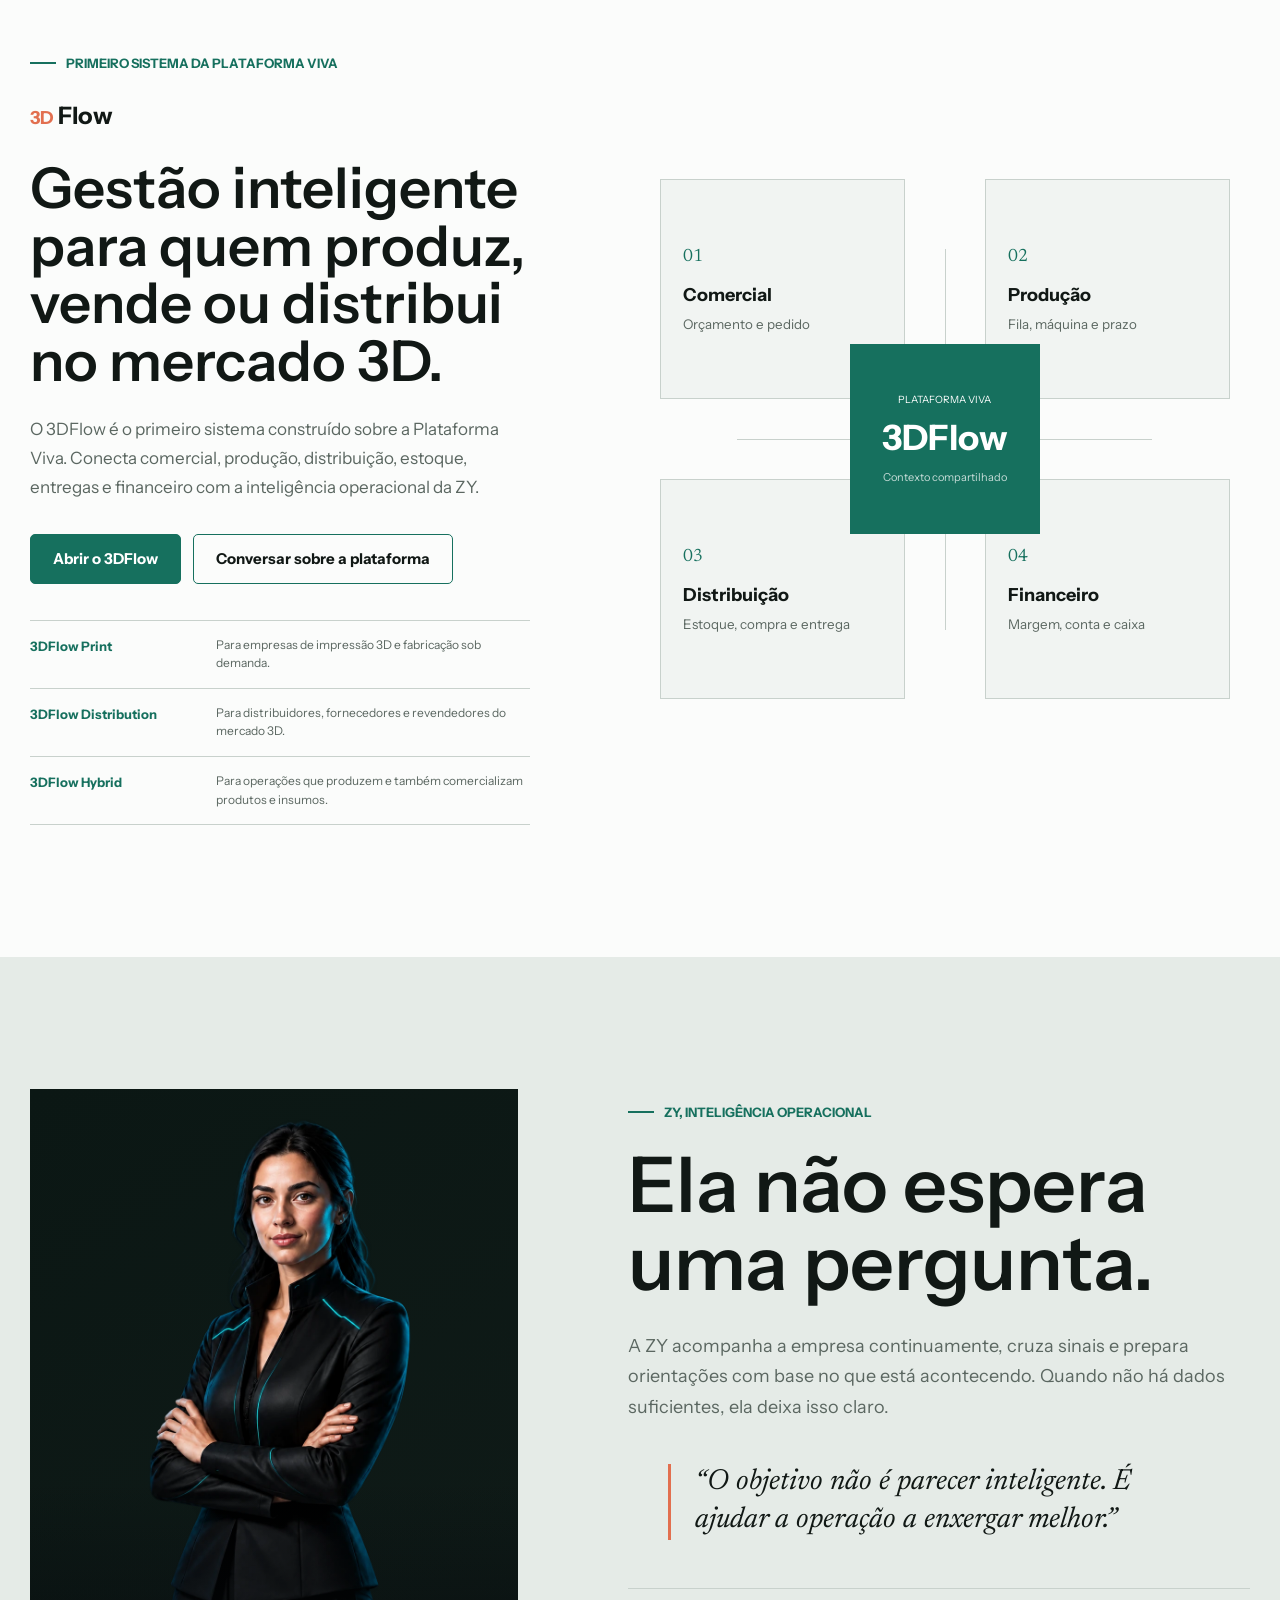
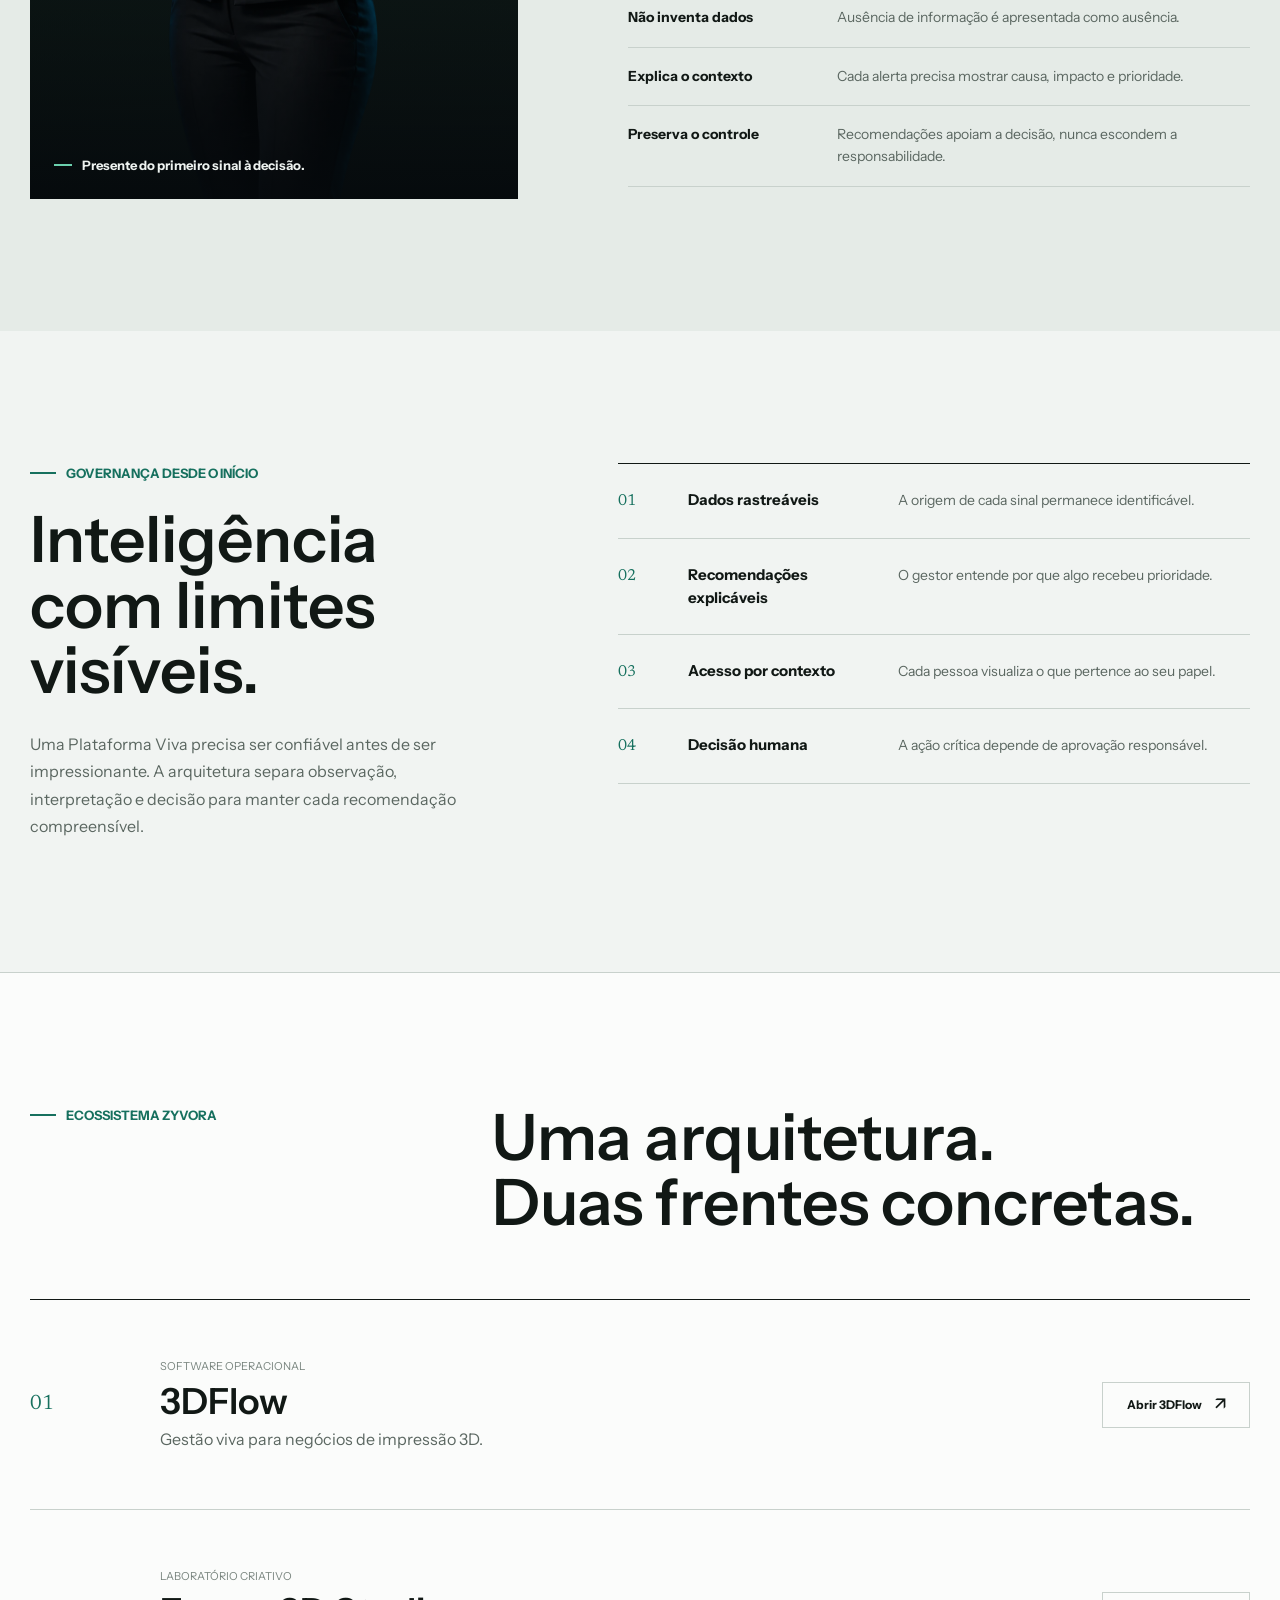
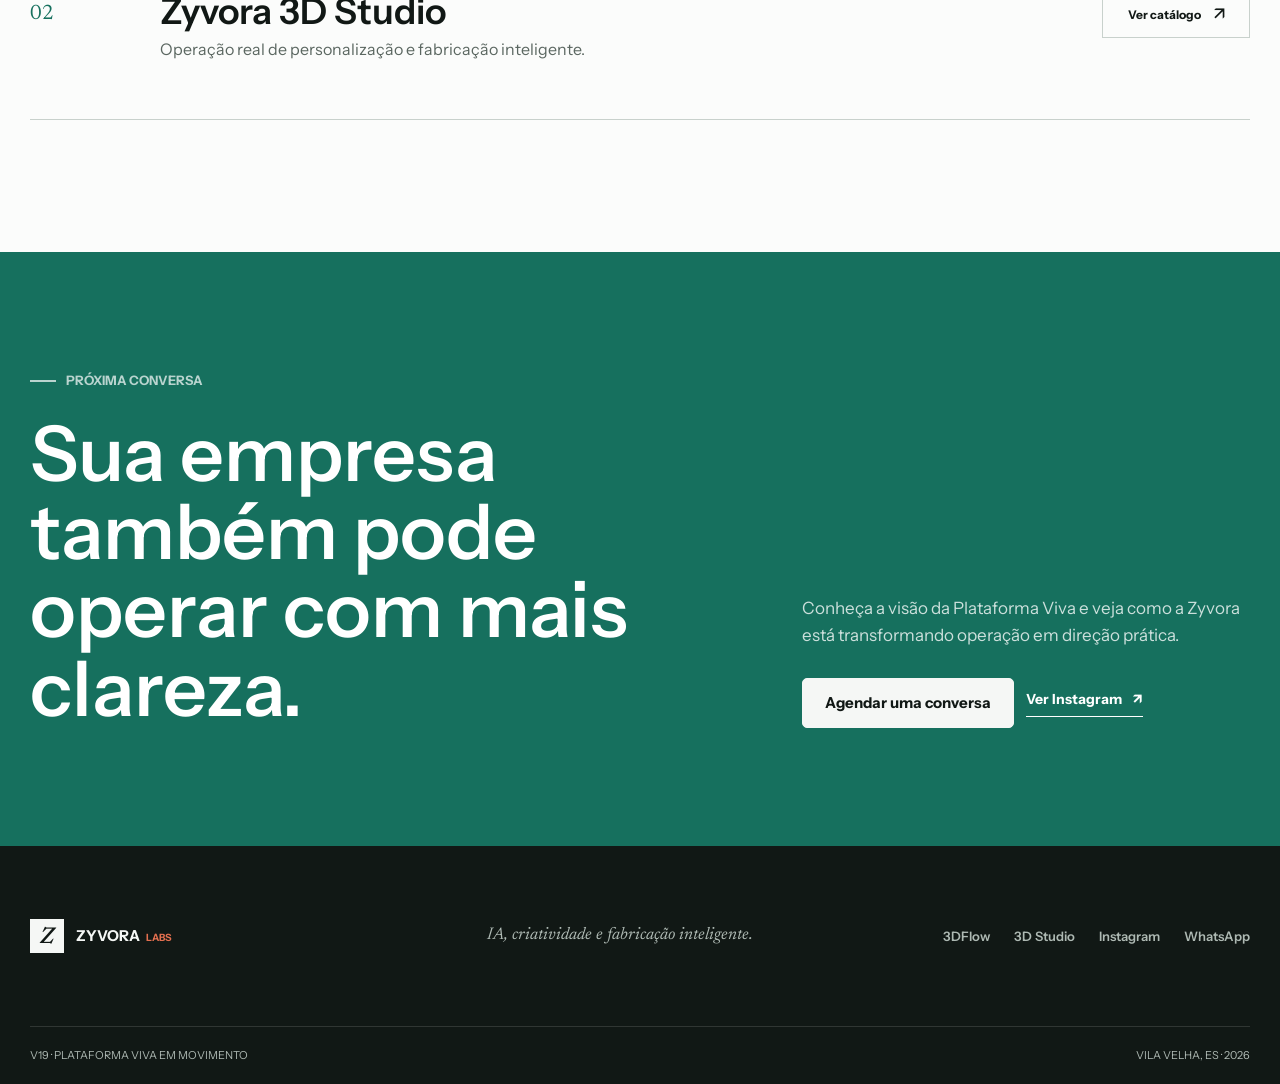
